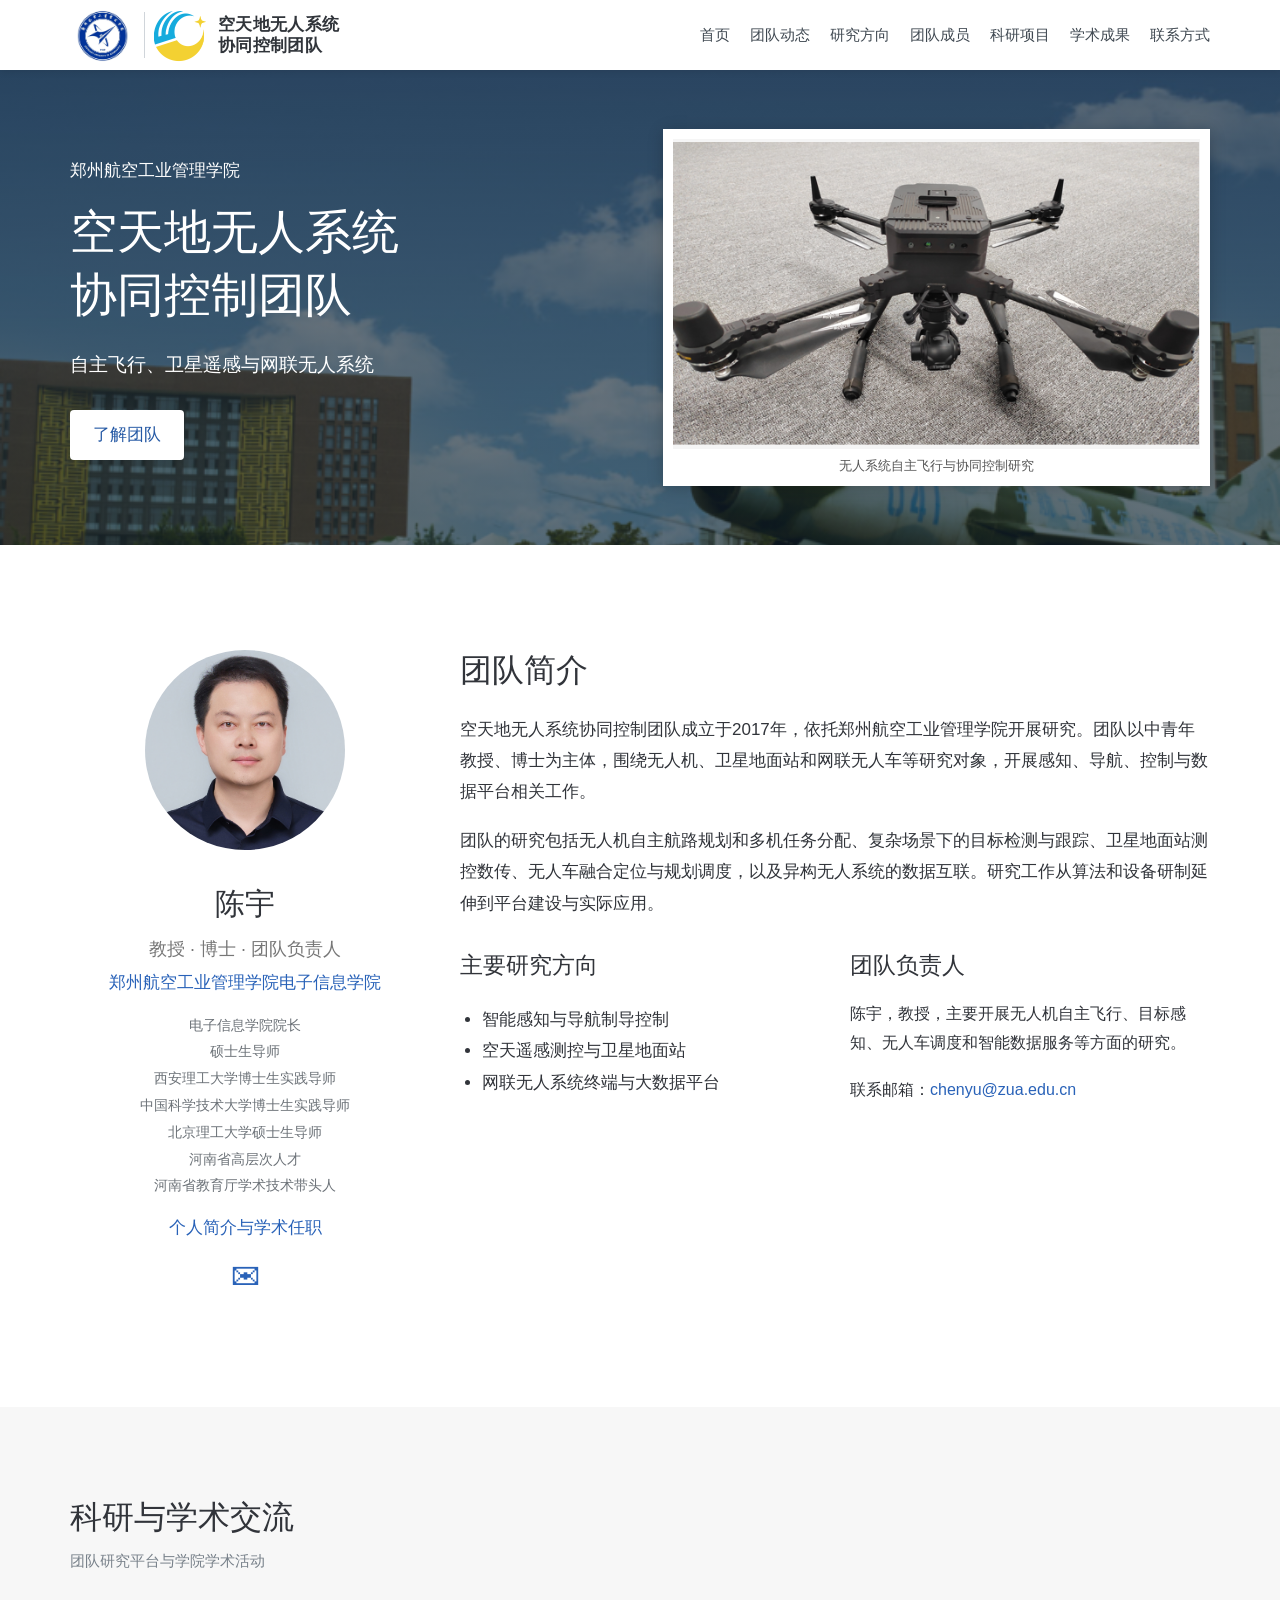
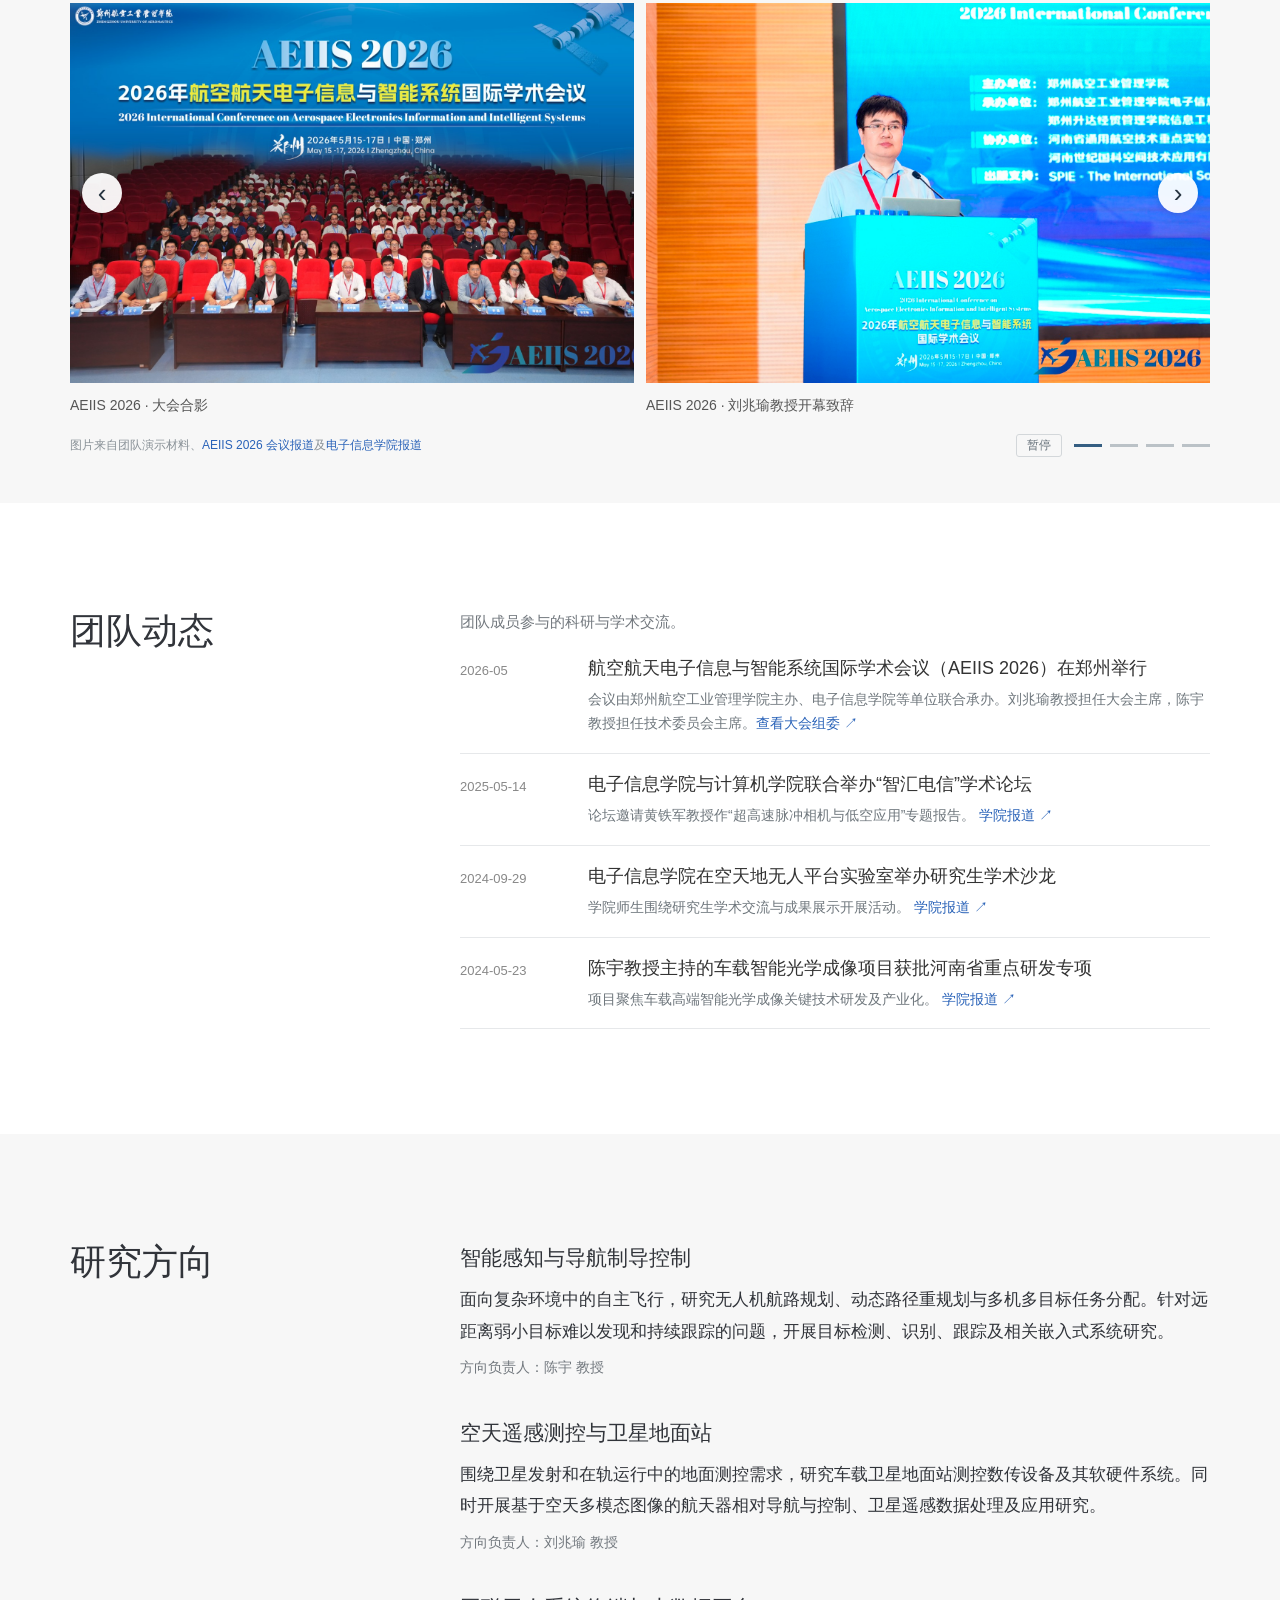
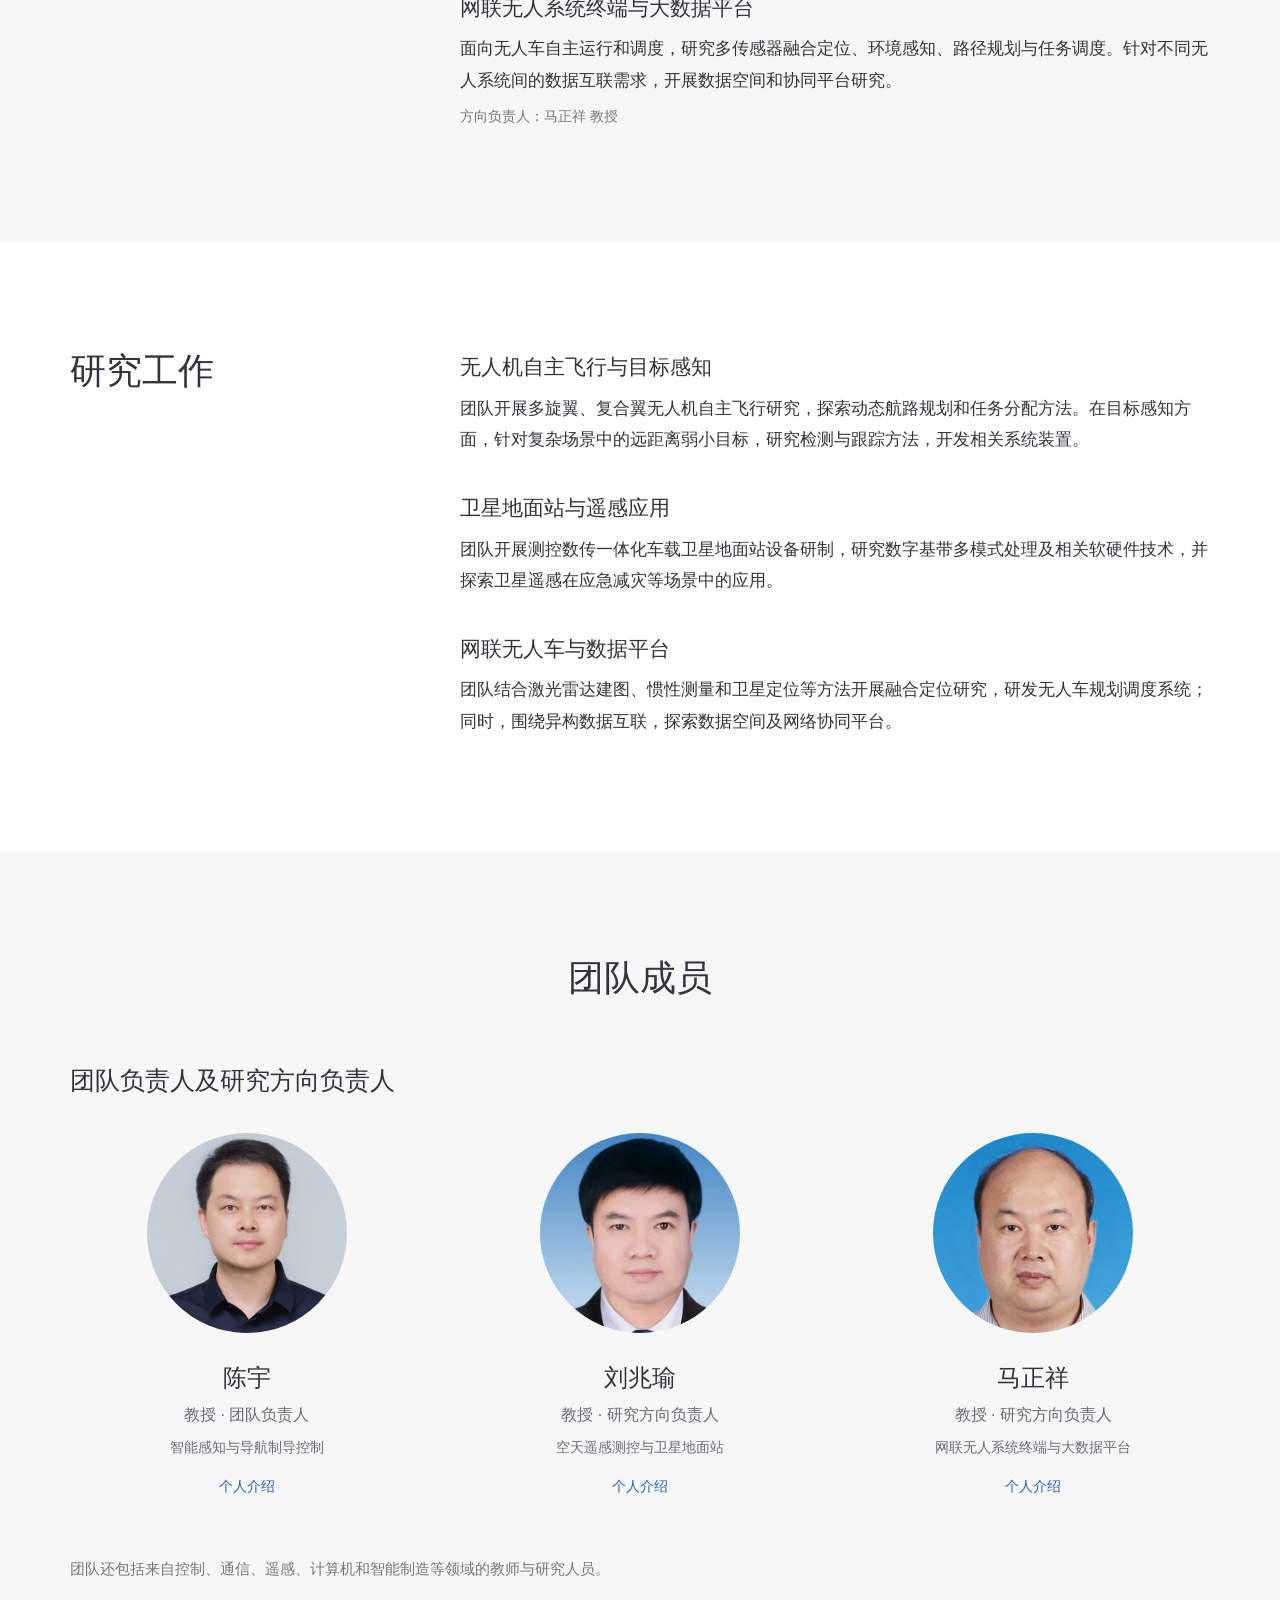
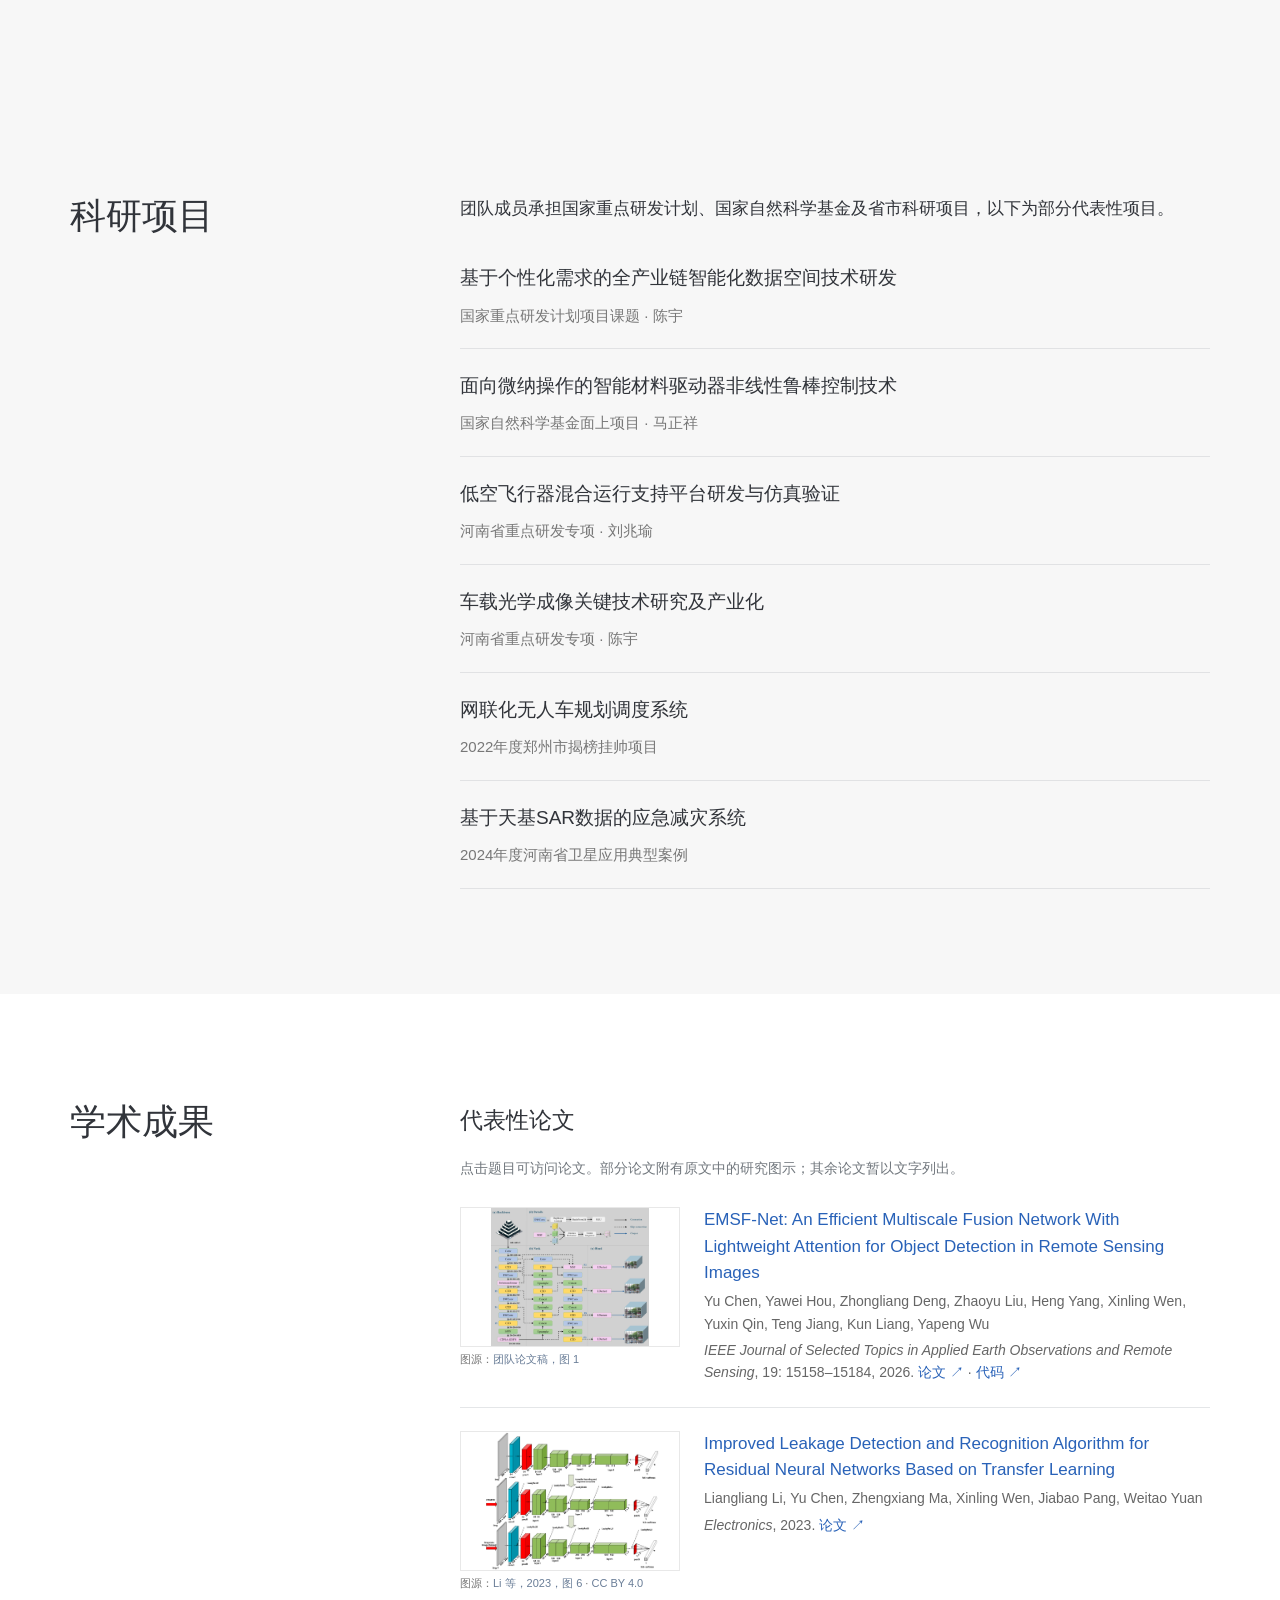
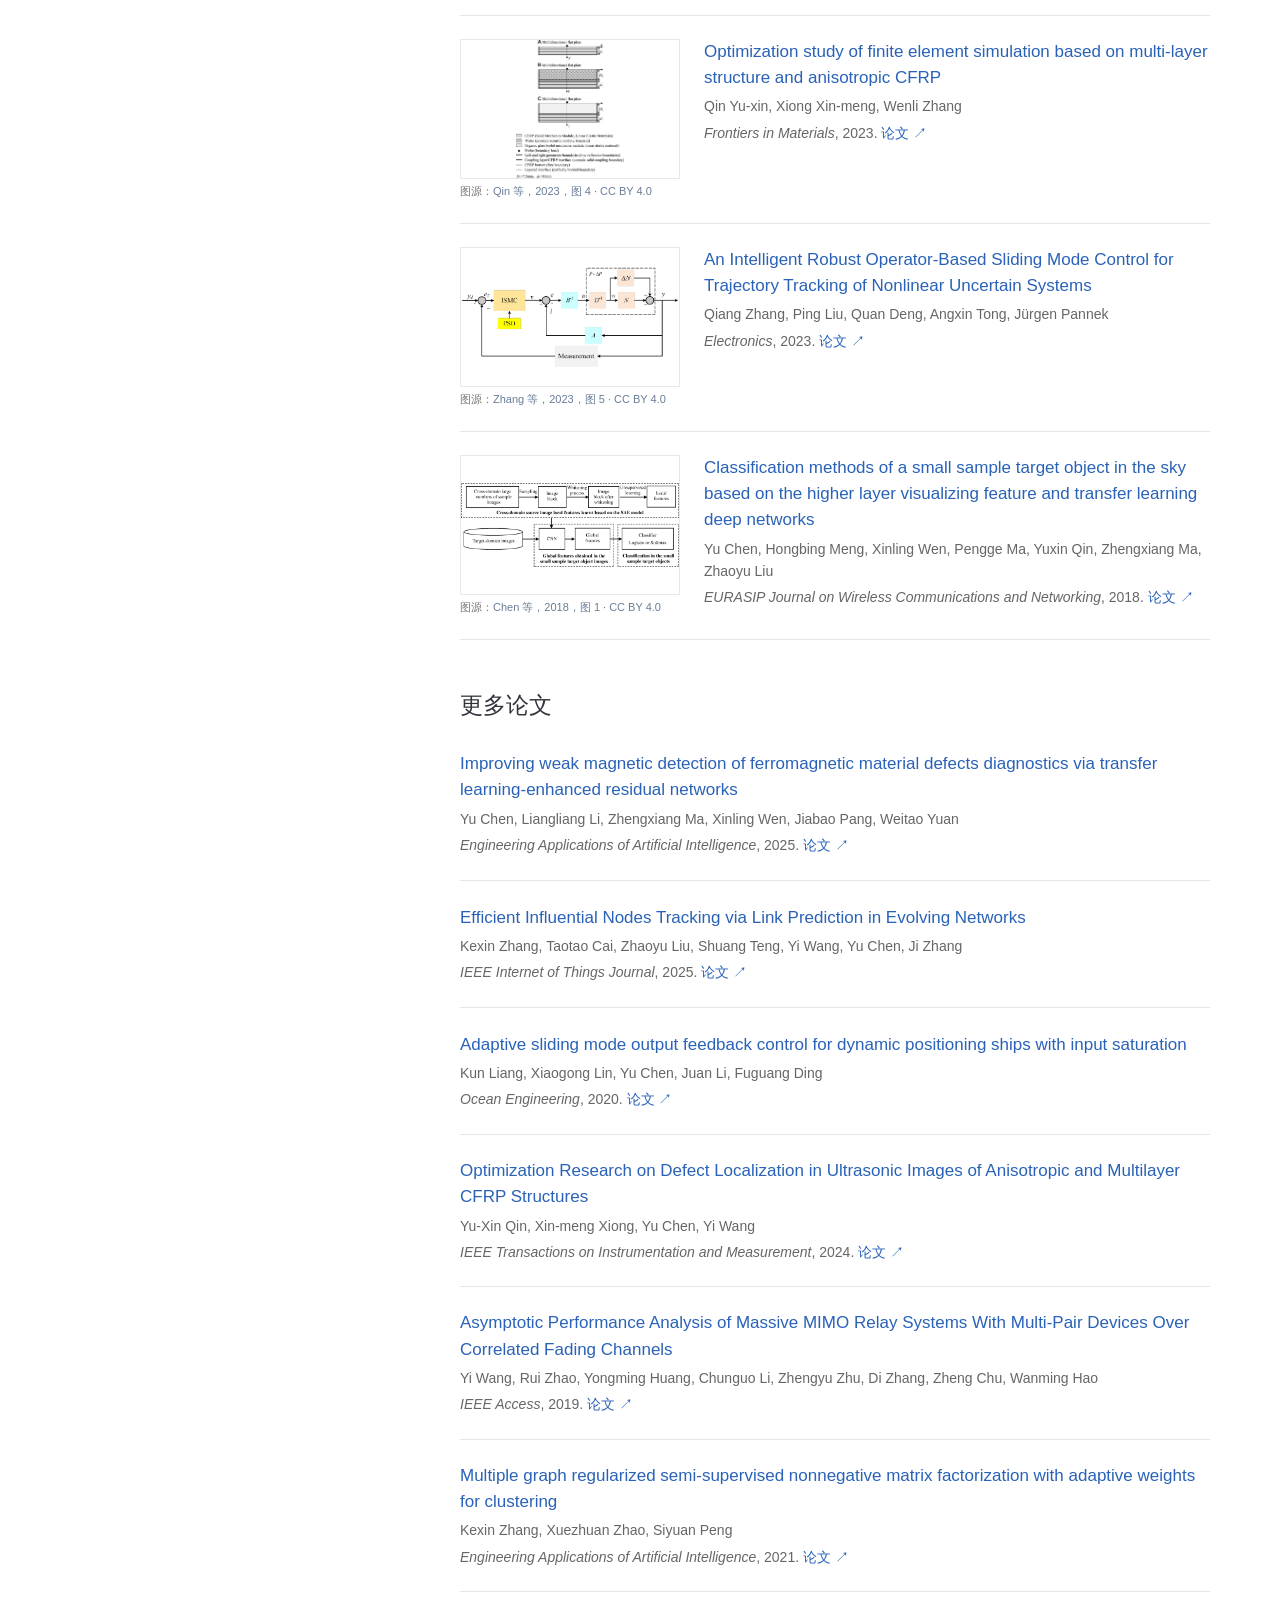
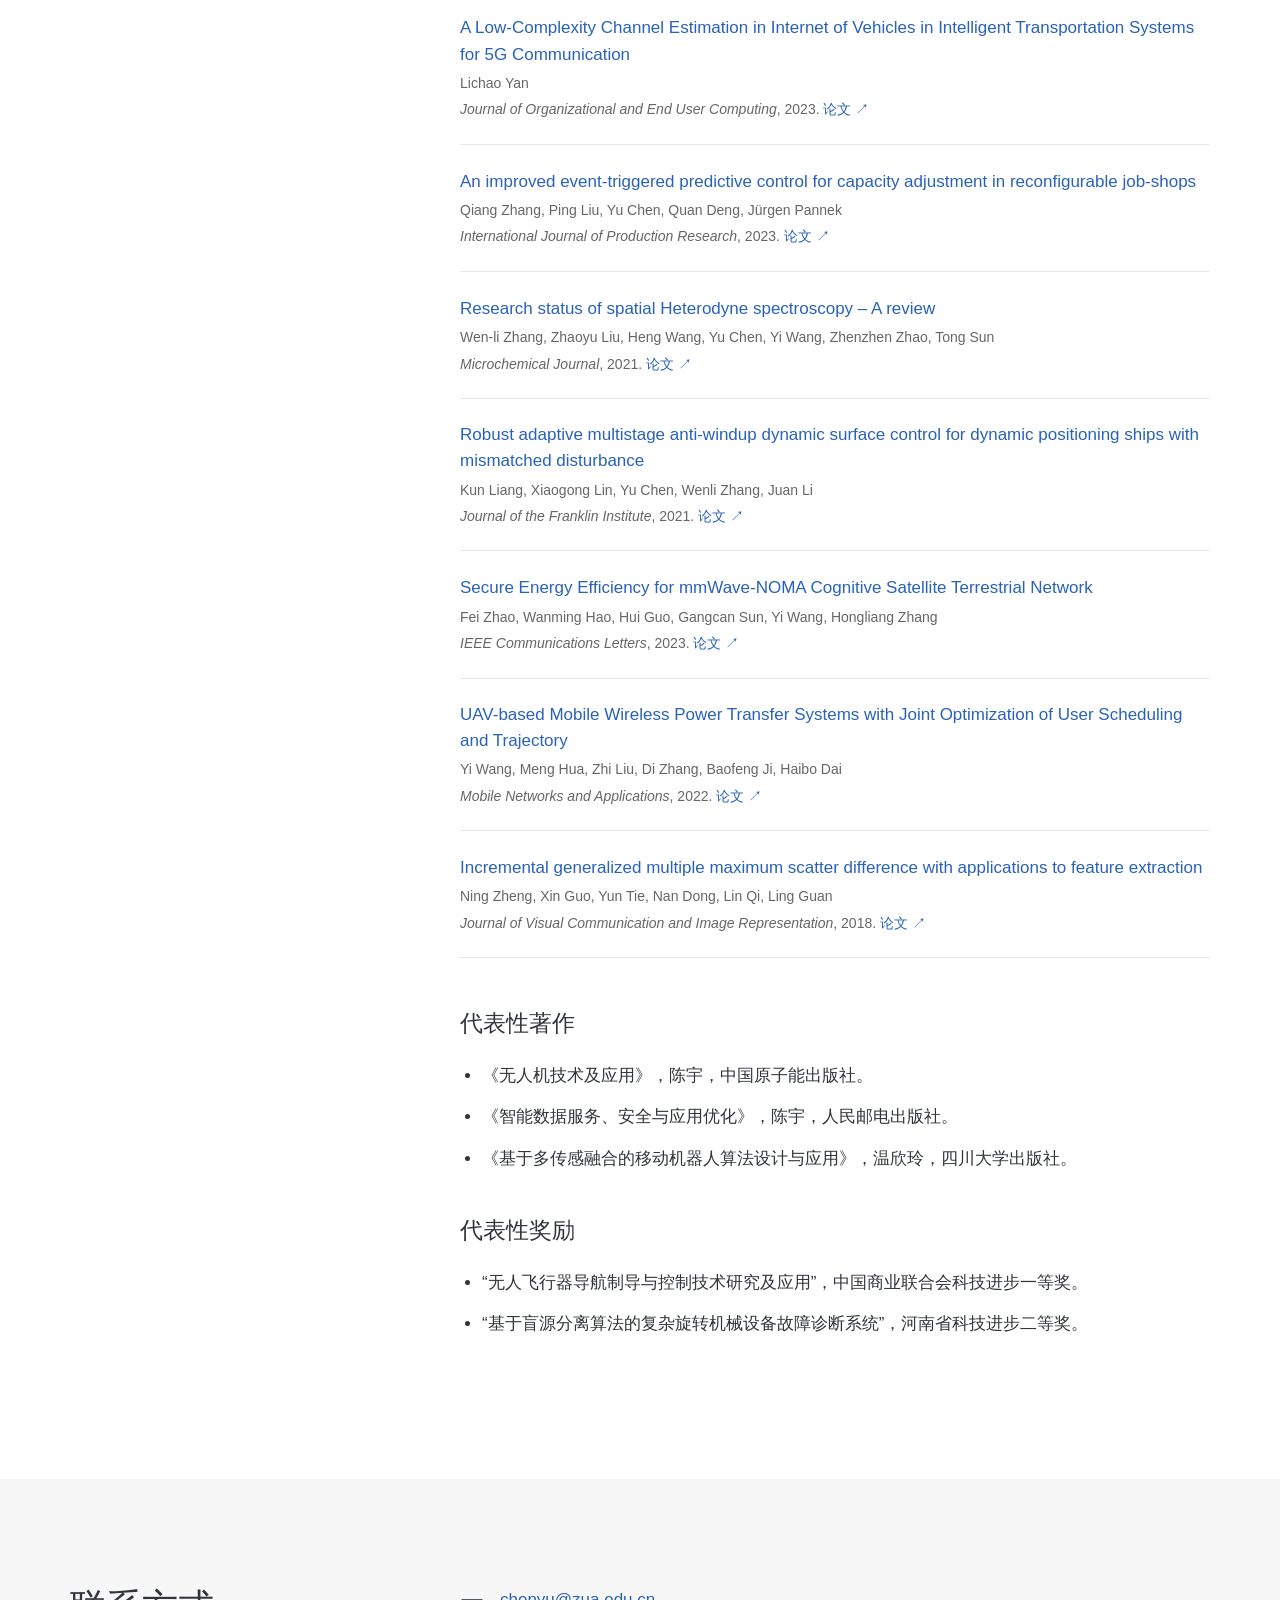
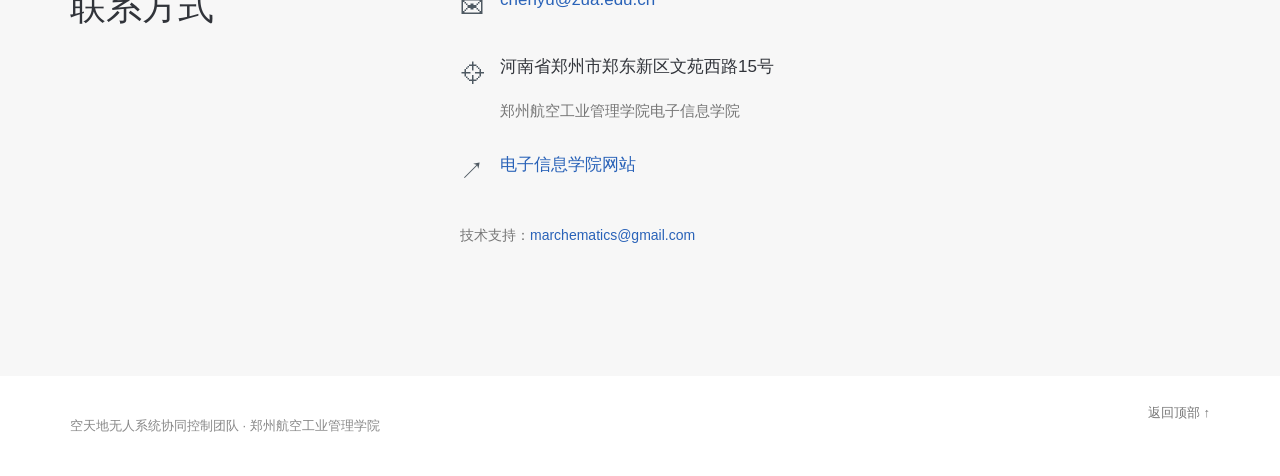
==== index.html @ 61ca44f3 "Support swipe gestures and preload gallery images" ====
<!doctype html>
<html lang="zh-CN"><head><meta charset="utf-8"><meta name="viewport" content="width=device-width,initial-scale=1"><meta name="description" content="郑州航空工业管理学院空天地无人系统协同控制团队，开展智能感知、导航控制、卫星遥感和网联无人系统研究。"><title>空天地无人系统协同控制团队</title><link rel="stylesheet" href="style.60b97dfdcb51.css"></head>
<body id="top"><header class="site-header"><nav class="nav-wrap" aria-label="主导航"><a class="brand" href="#top" aria-label="郑州航空工业管理学院电子信息学院，空天地无人系统协同控制团队首页"><img class="university-emblem" src="assets/university-emblem.jpg" alt=""><span class="brand-divider" aria-hidden="true"></span><span class="college-emblem" aria-hidden="true"><img src="assets/college-identity.png" alt=""></span><span class="brand-title">空天地无人系统<br>协同控制团队</span></a><button class="menu-toggle" aria-controls="nav-links" aria-expanded="false" aria-label="展开导航">☰</button><div id="nav-links" class="nav-links"><a href="#about">首页</a><a href="#news">团队动态</a><a href="#research">研究方向</a><a href="#people">团队成员</a><a href="#projects">科研项目</a><a href="#publications">学术成果</a><a href="#contact">联系方式</a></div></nav></header>
<main><section class="hero"><div class="hero-inner"><div class="hero-copy"><p class="hero-institution">郑州航空工业管理学院</p><h1>空天地无人系统<br>协同控制团队</h1><p>自主飞行、卫星遥感与网联无人系统</p><a class="hero-button" href="#about">了解团队</a></div><div class="hero-figure"><img src="assets/uav.png" alt="团队演示材料中的无人机平台"><p>无人系统自主飞行与协同控制研究</p></div></div></section>
<section id="about" class="section about"><div class="container profile-layout"><div class="profile"><img src="assets/chen-yu.png" alt="陈宇教授"><h2>陈宇</h2><p>教授 · 博士 · 团队负责人</p><a href="https://dzxxxy.zua.edu.cn/" target="_blank" rel="noopener">郑州航空工业管理学院电子信息学院</a><ul class="profile-titles"><li>电子信息学院院长</li><li>硕士生导师</li><li>西安理工大学博士生实践导师</li><li>中国科学技术大学博士生实践导师</li><li>北京理工大学硕士生导师</li><li>河南省高层次人才</li><li>河南省教育厅学术技术带头人</li></ul><a class="profile-details" href="people/chen-yu.html">个人简介与学术任职</a><a class="profile-mail" href="mailto:chenyu@zua.edu.cn" aria-label="发送邮件至陈宇">✉</a></div><div class="profile-text"><h2>团队简介</h2><p>空天地无人系统协同控制团队成立于2017年，依托郑州航空工业管理学院开展研究。团队以中青年教授、博士为主体，围绕无人机、卫星地面站和网联无人车等研究对象，开展感知、导航、控制与数据平台相关工作。</p><p>团队的研究包括无人机自主航路规划和多机任务分配、复杂场景下的目标检测与跟踪、卫星地面站测控数传、无人车融合定位与规划调度，以及异构无人系统的数据互联。研究工作从算法和设备研制延伸到平台建设与实际应用。</p><div class="about-columns"><div><h3>主要研究方向</h3><ul><li>智能感知与导航制导控制</li><li>空天遥感测控与卫星地面站</li><li>网联无人系统终端与大数据平台</li></ul></div><div><h3>团队负责人</h3><p>陈宇，教授，主要开展无人机自主飞行、目标感知、无人车调度和智能数据服务等方面的研究。</p><p>联系邮箱：<a href="mailto:chenyu@zua.edu.cn">chenyu@zua.edu.cn</a></p></div></div></div></div></section>
<section class="gallery-section" aria-labelledby="gallery-heading"><div class="container"><div class="gallery-heading"><h2 id="gallery-heading">科研与学术交流</h2><p>团队研究平台与学院学术活动</p></div><div class="gallery" role="region" aria-roledescription="轮播图" aria-label="科研与学术交流照片" data-carousel><div class="gallery-slide" role="group" aria-roledescription="幻灯片" aria-label="第 1 张，共 4 张"><figure><img src="assets/aeiis-2026-group.jpg" alt="AEIIS 2026 国际学术会议合影" loading="lazy"><figcaption>AEIIS 2026 · 大会合影</figcaption></figure><figure><img src="assets/aeiis-2026-opening.jpg" alt="AEIIS 2026 大会主席刘兆瑜教授在开幕式致辞" loading="lazy"><figcaption>AEIIS 2026 · 刘兆瑜教授开幕致辞</figcaption></figure></div><div class="gallery-slide" role="group" aria-roledescription="幻灯片" aria-label="第 2 张，共 4 张" hidden><figure><img src="assets/forum-report-01.png" alt="智汇电信学术论坛专题报告现场" loading="lazy"><figcaption>“智汇电信”学术论坛 · 专题报告</figcaption></figure><figure><img src="assets/forum-report-02.png" alt="智汇电信学术论坛交流现场" loading="lazy"><figcaption>“智汇电信”学术论坛 · 师生交流</figcaption></figure></div><div class="gallery-slide" role="group" aria-roledescription="幻灯片" aria-label="第 3 张，共 4 张" hidden><figure><img src="assets/satellite-display.png" alt="团队演示材料中的卫星地面站天线" loading="lazy"><figcaption>卫星地面站天线</figcaption></figure><figure><img src="assets/vehicle.png" alt="团队演示材料中的网联无人车平台" loading="lazy"><figcaption>网联无人车终端</figcaption></figure></div><div class="gallery-slide" role="group" aria-roledescription="幻灯片" aria-label="第 4 张，共 4 张" hidden><figure><img src="assets/drone-folded.jpg" alt="团队演示材料中折叠状态的无人机设备" loading="lazy"><figcaption>无人机平台 · 折叠状态</figcaption></figure><figure><img src="assets/uav.png" alt="团队演示材料中展开状态的多旋翼无人机" loading="lazy"><figcaption>无人机平台 · 展开状态</figcaption></figure></div><button class="gallery-arrow previous" type="button" aria-label="上一组图片">‹</button><button class="gallery-arrow next" type="button" aria-label="下一组图片">›</button><div class="gallery-footer"><p>图片来自团队演示材料、<a href="https://aeiis.com/AEIIS_2026" target="_blank" rel="noopener">AEIIS 2026 会议报道</a>及<a href="https://dzxxxy.zua.edu.cn/info/1077/4293.htm" target="_blank" rel="noopener">电子信息学院报道</a></p><div class="gallery-controls"><button type="button" class="gallery-toggle" aria-label="暂停自动播放">暂停</button><div class="gallery-dots" aria-label="选择图片"><button type="button" aria-label="显示第 1 组" aria-current="true"></button><button type="button" aria-label="显示第 2 组"></button><button type="button" aria-label="显示第 3 组"></button><button type="button" aria-label="显示第 4 组"></button></div></div></div></div></div></section>
<section id="news" class="section news-section"><div class="container section-layout"><div class="section-heading"><h2>团队动态</h2></div><div class="section-content"><p class="news-intro">团队成员参与的科研与学术交流。</p><div class="news-list"><article><time datetime="2026-05-15">2026-05</time><div><h3><a href="https://aeiis.com/AEIIS_2026" target="_blank" rel="noopener">航空航天电子信息与智能系统国际学术会议（AEIIS 2026）在郑州举行</a></h3><p>会议由郑州航空工业管理学院主办、电子信息学院等单位联合承办。刘兆瑜教授担任大会主席，陈宇教授担任技术委员会主席。<a href="https://www.keoaeic.org/meeting/RJUJMU.html" target="_blank" rel="noopener">查看大会组委 ↗</a></p></div></article><article><time datetime="2025-05-14">2025-05-14</time><div><h3><a href="https://dzxxxy.zua.edu.cn/info/1077/4293.htm" target="_blank" rel="noopener">电子信息学院与计算机学院联合举办“智汇电信”学术论坛</a></h3><p>论坛邀请黄铁军教授作“超高速脉冲相机与低空应用”专题报告。 <a href="https://dzxxxy.zua.edu.cn/info/1077/4293.htm" target="_blank" rel="noopener">学院报道 ↗</a></p></div></article><article><time datetime="2024-09-29">2024-09-29</time><div><h3><a href="https://dzxxxy.zua.edu.cn/info/1077/4023.htm" target="_blank" rel="noopener">电子信息学院在空天地无人平台实验室举办研究生学术沙龙</a></h3><p>学院师生围绕研究生学术交流与成果展示开展活动。 <a href="https://dzxxxy.zua.edu.cn/info/1077/4023.htm" target="_blank" rel="noopener">学院报道 ↗</a></p></div></article><article><time datetime="2024-05-23">2024-05-23</time><div><h3><a href="https://dzxxxy.zua.edu.cn/info/1077/3912.htm" target="_blank" rel="noopener">陈宇教授主持的车载智能光学成像项目获批河南省重点研发专项</a></h3><p>项目聚焦车载高端智能光学成像关键技术研发及产业化。 <a href="https://dzxxxy.zua.edu.cn/info/1077/3912.htm" target="_blank" rel="noopener">学院报道 ↗</a></p></div></article></div></div></div></section>
<section id="research" class="section alt"><div class="container section-layout"><div class="section-heading"><h2>研究方向</h2></div><div class="section-content research-list"><article><h3>智能感知与导航制导控制</h3><p>面向复杂环境中的自主飞行，研究无人机航路规划、动态路径重规划与多机多目标任务分配。针对远距离弱小目标难以发现和持续跟踪的问题，开展目标检测、识别、跟踪及相关嵌入式系统研究。</p><p class="subtle">方向负责人：陈宇 教授</p></article><article><h3>空天遥感测控与卫星地面站</h3><p>围绕卫星发射和在轨运行中的地面测控需求，研究车载卫星地面站测控数传设备及其软硬件系统。同时开展基于空天多模态图像的航天器相对导航与控制、卫星遥感数据处理及应用研究。</p><p class="subtle">方向负责人：刘兆瑜 教授</p></article><article><h3>网联无人系统终端与大数据平台</h3><p>面向无人车自主运行和调度，研究多传感器融合定位、环境感知、路径规划与任务调度。针对不同无人系统间的数据互联需求，开展数据空间和协同平台研究。</p><p class="subtle">方向负责人：马正祥 教授</p></article></div></div></section>
<section class="section" id="work"><div class="container section-layout"><div class="section-heading"><h2>研究工作</h2></div><div class="section-content research-list"><article><h3>无人机自主飞行与目标感知</h3><p>团队开展多旋翼、复合翼无人机自主飞行研究，探索动态航路规划和任务分配方法。在目标感知方面，针对复杂场景中的远距离弱小目标，研究检测与跟踪方法，开发相关系统装置。</p></article><article><h3>卫星地面站与遥感应用</h3><p>团队开展测控数传一体化车载卫星地面站设备研制，研究数字基带多模式处理及相关软硬件技术，并探索卫星遥感在应急减灾等场景中的应用。</p></article><article><h3>网联无人车与数据平台</h3><p>团队结合激光雷达建图、惯性测量和卫星定位等方法开展融合定位研究，研发无人车规划调度系统；同时，围绕异构数据互联，探索数据空间及网络协同平台。</p></article></div></div></section><section id="people" class="section alt"><div class="container"><h2 class="center-title">团队成员</h2><h3 class="group-title">团队负责人及研究方向负责人</h3><div class="people-grid"><article class="person"><a href="people/chen-yu.html" aria-label="查看陈宇教授个人介绍"><img src="assets/chen-yu.png" alt="陈宇教授" loading="lazy"></a><h3><a href="people/chen-yu.html">陈宇</a></h3><p>教授 · 团队负责人</p><p class="subtle">智能感知与导航制导控制</p><p><a class="person-detail-link" href="people/chen-yu.html">个人介绍</a></p></article><article class="person"><a href="people/liu-zhaoyu.html" aria-label="查看刘兆瑜教授个人介绍"><img src="assets/liu-zhaoyu.png" alt="刘兆瑜教授" loading="lazy"></a><h3><a href="people/liu-zhaoyu.html">刘兆瑜</a></h3><p>教授 · 研究方向负责人</p><p class="subtle">空天遥感测控与卫星地面站</p><p><a class="person-detail-link" href="people/liu-zhaoyu.html">个人介绍</a></p></article><article class="person"><a href="people/ma-zhengxiang.html" aria-label="查看马正祥教授个人介绍"><img src="assets/ma-zhengxiang.jpg" alt="马正祥教授" loading="lazy"></a><h3><a href="people/ma-zhengxiang.html">马正祥</a></h3><p>教授 · 研究方向负责人</p><p class="subtle">网联无人系统终端与大数据平台</p><p><a class="person-detail-link" href="people/ma-zhengxiang.html">个人介绍</a></p></article></div><p class="people-note">团队还包括来自控制、通信、遥感、计算机和智能制造等领域的教师与研究人员。</p></div></section>
<section id="projects" class="section alt"><div class="container section-layout"><div class="section-heading"><h2>科研项目</h2></div><div class="section-content"><p>团队成员承担国家重点研发计划、国家自然科学基金及省市科研项目，以下为部分代表性项目。</p><div class="item-list"><article><h3>基于个性化需求的全产业链智能化数据空间技术研发</h3><p>国家重点研发计划项目课题 · 陈宇</p></article><article><h3>面向微纳操作的智能材料驱动器非线性鲁棒控制技术</h3><p>国家自然科学基金面上项目 · 马正祥</p></article><article><h3>低空飞行器混合运行支持平台研发与仿真验证</h3><p>河南省重点研发专项 · 刘兆瑜</p></article><article><h3>车载光学成像关键技术研究及产业化</h3><p>河南省重点研发专项 · 陈宇</p></article><article><h3>网联化无人车规划调度系统</h3><p>2022年度郑州市揭榜挂帅项目</p></article><article><h3>基于天基SAR数据的应急减灾系统</h3><p>2024年度河南省卫星应用典型案例</p></article></div></div></div></section>
<section id="publications" class="section"><div class="container section-layout"><div class="section-heading"><h2>学术成果</h2></div><div class="section-content"><h3 class="content-heading">代表性论文</h3><p class="subtle publication-note">点击题目可访问论文。部分论文附有原文中的研究图示；其余论文暂以文字列出。</p><ol class="publications illustrated-papers"><li class="paper-with-figure"><figure class="paper-figure"><a href="https://doi.org/10.1109/JSTARS.2026.3687004" target="_blank" rel="noopener" aria-label="阅读论文：EMSF-Net: An Efficient Multiscale Fusion Network With Lightweight Attention for Object Detection in Remote Sensing Images"><img src="assets/papers/emsf-net.png" alt="EMSF-Net 的完整网络架构，展示骨干网络、特征融合和检测头" loading="lazy"></a><figcaption>图源：<a href="https://doi.org/10.1109/JSTARS.2026.3687004" target="_blank" rel="noopener">团队论文稿，图 1</a></figcaption></figure><div class="paper-info"><a class="paper-title" href="https://doi.org/10.1109/JSTARS.2026.3687004" target="_blank" rel="noopener">EMSF-Net: An Efficient Multiscale Fusion Network With Lightweight Attention for Object Detection in Remote Sensing Images</a><span class="paper-authors">Yu Chen, Yawei Hou, Zhongliang Deng, Zhaoyu Liu, Heng Yang, Xinling Wen, Yuxin Qin, Teng Jiang, Kun Liang, Yapeng Wu</span><span class="paper-venue"><em>IEEE Journal of Selected Topics in Applied Earth Observations and Remote Sensing</em>, 19: 15158–15184, 2026. <a href="https://doi.org/10.1109/JSTARS.2026.3687004" target="_blank" rel="noopener">论文 ↗</a> · <a href="https://github.com/Yawei-Hou/EMSF-Net" target="_blank" rel="noopener">代码 ↗</a></span></div></li><li class="paper-with-figure"><figure class="paper-figure"><a href="https://doi.org/10.3390/electronics12204378" target="_blank" rel="noopener" aria-label="阅读论文：Improved Leakage Detection and Recognition Algorithm for Residual Neural Networks Based on Transfer Learning"><img src="assets/papers/leakage-resnet.png" alt="论文第6图：基于迁移学习的改进残差网络结构" loading="lazy"></a><figcaption>图源：<a href="https://doi.org/10.3390/electronics12204378" target="_blank" rel="noopener">Li 等，2023，图 6</a> · <a href="https://creativecommons.org/licenses/by/4.0/" target="_blank" rel="noopener">CC BY 4.0</a></figcaption></figure><div class="paper-info"><a class="paper-title" href="https://doi.org/10.3390/electronics12204378" target="_blank" rel="noopener">Improved Leakage Detection and Recognition Algorithm for Residual Neural Networks Based on Transfer Learning</a><span class="paper-authors">Liangliang Li, Yu Chen, Zhengxiang Ma, Xinling Wen, Jiabao Pang, Weitao Yuan</span><span class="paper-venue"><em>Electronics</em>, 2023. <a href="https://doi.org/10.3390/electronics12204378" target="_blank" rel="noopener">论文 ↗</a></span></div></li><li class="paper-with-figure"><figure class="paper-figure"><a href="https://doi.org/10.3389/fmats.2023.1288846" target="_blank" rel="noopener" aria-label="阅读论文：Optimization study of finite element simulation based on multi-layer structure and anisotropic CFRP"><img src="assets/papers/cfrp-model.webp" alt="论文第4图：不同耦合条件下复合材料试件有限元模型" loading="lazy"></a><figcaption>图源：<a href="https://doi.org/10.3389/fmats.2023.1288846" target="_blank" rel="noopener">Qin 等，2023，图 4</a> · <a href="https://creativecommons.org/licenses/by/4.0/" target="_blank" rel="noopener">CC BY 4.0</a></figcaption></figure><div class="paper-info"><a class="paper-title" href="https://doi.org/10.3389/fmats.2023.1288846" target="_blank" rel="noopener">Optimization study of finite element simulation based on multi-layer structure and anisotropic CFRP</a><span class="paper-authors">Qin Yu-xin, Xiong Xin-meng, Wenli Zhang</span><span class="paper-venue"><em>Frontiers in Materials</em>, 2023. <a href="https://doi.org/10.3389/fmats.2023.1288846" target="_blank" rel="noopener">论文 ↗</a></span></div></li><li class="paper-with-figure"><figure class="paper-figure"><a href="https://doi.org/10.3390/electronics12163379" target="_blank" rel="noopener" aria-label="阅读论文：An Intelligent Robust Operator-Based Sliding Mode Control for Trajectory Tracking of Nonlinear Uncertain Systems"><img src="assets/papers/robust-control.png" alt="论文第5图：结合粒子群优化的鲁棒轨迹跟踪控制框图" loading="lazy"></a><figcaption>图源：<a href="https://doi.org/10.3390/electronics12163379" target="_blank" rel="noopener">Zhang 等，2023，图 5</a> · <a href="https://creativecommons.org/licenses/by/4.0/" target="_blank" rel="noopener">CC BY 4.0</a></figcaption></figure><div class="paper-info"><a class="paper-title" href="https://doi.org/10.3390/electronics12163379" target="_blank" rel="noopener">An Intelligent Robust Operator-Based Sliding Mode Control for Trajectory Tracking of Nonlinear Uncertain Systems</a><span class="paper-authors">Qiang Zhang, Ping Liu, Quan Deng, Angxin Tong, Jürgen Pannek</span><span class="paper-venue"><em>Electronics</em>, 2023. <a href="https://doi.org/10.3390/electronics12163379" target="_blank" rel="noopener">论文 ↗</a></span></div></li><li class="paper-with-figure"><figure class="paper-figure"><a href="https://doi.org/10.1186/s13638-018-1133-2" target="_blank" rel="noopener" aria-label="阅读论文：Classification methods of a small sample target object in the sky based on the higher layer visualizing feature and transfer learning deep networks"><img src="assets/papers/sky-classification.png" alt="论文第1图：小样本空中目标分类算法框架" loading="lazy"></a><figcaption>图源：<a href="https://doi.org/10.1186/s13638-018-1133-2" target="_blank" rel="noopener">Chen 等，2018，图 1</a> · <a href="https://creativecommons.org/licenses/by/4.0/" target="_blank" rel="noopener">CC BY 4.0</a></figcaption></figure><div class="paper-info"><a class="paper-title" href="https://doi.org/10.1186/s13638-018-1133-2" target="_blank" rel="noopener">Classification methods of a small sample target object in the sky based on the higher layer visualizing feature and transfer learning deep networks</a><span class="paper-authors">Yu Chen, Hongbing Meng, Xinling Wen, Pengge Ma, Yuxin Qin, Zhengxiang Ma, Zhaoyu Liu</span><span class="paper-venue"><em>EURASIP Journal on Wireless Communications and Networking</em>, 2018. <a href="https://doi.org/10.1186/s13638-018-1133-2" target="_blank" rel="noopener">论文 ↗</a></span></div></li></ol><h3 class="content-heading more-papers-heading">更多论文</h3><ol class="publications more-papers"><li><div class="paper-info"><a class="paper-title" href="https://doi.org/10.1016/j.engappai.2025.110647" target="_blank" rel="noopener">Improving weak magnetic detection of ferromagnetic material defects diagnostics via transfer learning-enhanced residual networks</a><span class="paper-authors">Yu Chen, Liangliang Li, Zhengxiang Ma, Xinling Wen, Jiabao Pang, Weitao Yuan</span><span class="paper-venue"><em>Engineering Applications of Artificial Intelligence</em>, 2025. <a href="https://doi.org/10.1016/j.engappai.2025.110647" target="_blank" rel="noopener">论文 ↗</a></span></div></li><li><div class="paper-info"><a class="paper-title" href="https://doi.org/10.1109/JIOT.2025.3542852" target="_blank" rel="noopener">Efficient Influential Nodes Tracking via Link Prediction in Evolving Networks</a><span class="paper-authors">Kexin Zhang, Taotao Cai, Zhaoyu Liu, Shuang Teng, Yi Wang, Yu Chen, Ji Zhang</span><span class="paper-venue"><em>IEEE Internet of Things Journal</em>, 2025. <a href="https://doi.org/10.1109/JIOT.2025.3542852" target="_blank" rel="noopener">论文 ↗</a></span></div></li><li><div class="paper-info"><a class="paper-title" href="https://doi.org/10.1016/j.oceaneng.2020.107245" target="_blank" rel="noopener">Adaptive sliding mode output feedback control for dynamic positioning ships with input saturation</a><span class="paper-authors">Kun Liang, Xiaogong Lin, Yu Chen, Juan Li, Fuguang Ding</span><span class="paper-venue"><em>Ocean Engineering</em>, 2020. <a href="https://doi.org/10.1016/j.oceaneng.2020.107245" target="_blank" rel="noopener">论文 ↗</a></span></div></li><li><div class="paper-info"><a class="paper-title" href="https://doi.org/10.1109/TIM.2024.3373102" target="_blank" rel="noopener">Optimization Research on Defect Localization in Ultrasonic Images of Anisotropic and Multilayer CFRP Structures</a><span class="paper-authors">Yu-Xin Qin, Xin-meng Xiong, Yu Chen, Yi Wang</span><span class="paper-venue"><em>IEEE Transactions on Instrumentation and Measurement</em>, 2024. <a href="https://doi.org/10.1109/TIM.2024.3373102" target="_blank" rel="noopener">论文 ↗</a></span></div></li><li><div class="paper-info"><a class="paper-title" href="https://doi.org/10.1109/ACCESS.2019.2901828" target="_blank" rel="noopener">Asymptotic Performance Analysis of Massive MIMO Relay Systems With Multi-Pair Devices Over Correlated Fading Channels</a><span class="paper-authors">Yi Wang, Rui Zhao, Yongming Huang, Chunguo Li, Zhengyu Zhu, Di Zhang, Zheng Chu, Wanming Hao</span><span class="paper-venue"><em>IEEE Access</em>, 2019. <a href="https://doi.org/10.1109/ACCESS.2019.2901828" target="_blank" rel="noopener">论文 ↗</a></span></div></li><li><div class="paper-info"><a class="paper-title" href="https://doi.org/10.1016/j.engappai.2021.104499" target="_blank" rel="noopener">Multiple graph regularized semi-supervised nonnegative matrix factorization with adaptive weights for clustering</a><span class="paper-authors">Kexin Zhang, Xuezhuan Zhao, Siyuan Peng</span><span class="paper-venue"><em>Engineering Applications of Artificial Intelligence</em>, 2021. <a href="https://doi.org/10.1016/j.engappai.2021.104499" target="_blank" rel="noopener">论文 ↗</a></span></div></li><li><div class="paper-info"><a class="paper-title" href="https://doi.org/10.4018/JOEUC.326759" target="_blank" rel="noopener">A Low-Complexity Channel Estimation in Internet of Vehicles in Intelligent Transportation Systems for 5G Communication</a><span class="paper-authors">Lichao Yan</span><span class="paper-venue"><em>Journal of Organizational and End User Computing</em>, 2023. <a href="https://doi.org/10.4018/JOEUC.326759" target="_blank" rel="noopener">论文 ↗</a></span></div></li><li><div class="paper-info"><a class="paper-title" href="https://doi.org/10.1080/00207543.2022.2120922" target="_blank" rel="noopener">An improved event-triggered predictive control for capacity adjustment in reconfigurable job-shops</a><span class="paper-authors">Qiang Zhang, Ping Liu, Yu Chen, Quan Deng, Jürgen Pannek</span><span class="paper-venue"><em>International Journal of Production Research</em>, 2023. <a href="https://doi.org/10.1080/00207543.2022.2120922" target="_blank" rel="noopener">论文 ↗</a></span></div></li><li><div class="paper-info"><a class="paper-title" href="https://doi.org/10.1016/j.microc.2021.106228" target="_blank" rel="noopener">Research status of spatial Heterodyne spectroscopy – A review</a><span class="paper-authors">Wen-li Zhang, Zhaoyu Liu, Heng Wang, Yu Chen, Yi Wang, Zhenzhen Zhao, Tong Sun</span><span class="paper-venue"><em>Microchemical Journal</em>, 2021. <a href="https://doi.org/10.1016/j.microc.2021.106228" target="_blank" rel="noopener">论文 ↗</a></span></div></li><li><div class="paper-info"><a class="paper-title" href="https://doi.org/10.1016/j.jfranklin.2021.01.003" target="_blank" rel="noopener">Robust adaptive multistage anti-windup dynamic surface control for dynamic positioning ships with mismatched disturbance</a><span class="paper-authors">Kun Liang, Xiaogong Lin, Yu Chen, Wenli Zhang, Juan Li</span><span class="paper-venue"><em>Journal of the Franklin Institute</em>, 2021. <a href="https://doi.org/10.1016/j.jfranklin.2021.01.003" target="_blank" rel="noopener">论文 ↗</a></span></div></li><li><div class="paper-info"><a class="paper-title" href="https://doi.org/10.1109/LCOMM.2022.3164468" target="_blank" rel="noopener">Secure Energy Efficiency for mmWave-NOMA Cognitive Satellite Terrestrial Network</a><span class="paper-authors">Fei Zhao, Wanming Hao, Hui Guo, Gangcan Sun, Yi Wang, Hongliang Zhang</span><span class="paper-venue"><em>IEEE Communications Letters</em>, 2023. <a href="https://doi.org/10.1109/LCOMM.2022.3164468" target="_blank" rel="noopener">论文 ↗</a></span></div></li><li><div class="paper-info"><a class="paper-title" href="https://doi.org/10.1007/s11036-019-01398-1" target="_blank" rel="noopener">UAV-based Mobile Wireless Power Transfer Systems with Joint Optimization of User Scheduling and Trajectory</a><span class="paper-authors">Yi Wang, Meng Hua, Zhi Liu, Di Zhang, Baofeng Ji, Haibo Dai</span><span class="paper-venue"><em>Mobile Networks and Applications</em>, 2022. <a href="https://doi.org/10.1007/s11036-019-01398-1" target="_blank" rel="noopener">论文 ↗</a></span></div></li><li><div class="paper-info"><a class="paper-title" href="https://doi.org/10.1016/j.jvcir.2018.04.012" target="_blank" rel="noopener">Incremental generalized multiple maximum scatter difference with applications to feature extraction</a><span class="paper-authors">Ning Zheng, Xin Guo, Yun Tie, Nan Dong, Lin Qi, Ling Guan</span><span class="paper-venue"><em>Journal of Visual Communication and Image Representation</em>, 2018. <a href="https://doi.org/10.1016/j.jvcir.2018.04.012" target="_blank" rel="noopener">论文 ↗</a></span></div></li></ol><h3 class="content-heading">代表性著作</h3><ul class="book-list"><li>《无人机技术及应用》，陈宇，中国原子能出版社。</li><li>《智能数据服务、安全与应用优化》，陈宇，人民邮电出版社。</li><li>《基于多传感融合的移动机器人算法设计与应用》，温欣玲，四川大学出版社。</li></ul><h3 class="content-heading">代表性奖励</h3><ul class="book-list"><li>“无人飞行器导航制导与控制技术研究及应用”，中国商业联合会科技进步一等奖。</li><li>“基于盲源分离算法的复杂旋转机械设备故障诊断系统”，河南省科技进步二等奖。</li></ul></div></div></section>
<section id="contact" class="section alt"><div class="container section-layout"><div class="section-heading"><h2>联系方式</h2></div><div class="section-content contact-list"><p><span aria-hidden="true">✉</span><a href="mailto:chenyu@zua.edu.cn">chenyu@zua.edu.cn</a></p><p><span aria-hidden="true">⌖</span>河南省郑州市郑东新区文苑西路15号<br><small>郑州航空工业管理学院电子信息学院</small></p><p><span aria-hidden="true">↗</span><a href="https://dzxxxy.zua.edu.cn/" target="_blank" rel="noopener">电子信息学院网站</a></p><p class="technical">技术支持：<a href="mailto:marchematics@gmail.com">marchematics@gmail.com</a></p></div></div></section></main><footer class="container footer"><p>空天地无人系统协同控制团队 · 郑州航空工业管理学院</p><a href="#top">返回顶部 ↑</a></footer><script src="script.7cb347e5e899.js"></script></body></html>
---- style.60b97dfdcb51.css ----
:root{--text:#31343a;--muted:#72787e;--link:#2962b8;--alt:#f7f7f7}*{box-sizing:border-box}html{scroll-behavior:smooth;scroll-padding-top:76px}body{margin:0;color:var(--text);font-family:-apple-system,BlinkMacSystemFont,"Segoe UI","Microsoft YaHei","PingFang SC",sans-serif;font-size:17px;line-height:1.85}a{color:var(--link);text-decoration:none}a:hover{text-decoration:underline}.container{width:min(1140px,calc(100% - 48px));margin:auto}.site-header{position:sticky;top:0;background:#fff;box-shadow:0 2px 7px #00000017;z-index:10}.nav-wrap{width:min(1140px,calc(100% - 48px));height:70px;margin:auto;display:flex;align-items:center;justify-content:space-between;gap:28px}.brand{font-size:22px;font-weight:700;color:#30343a;white-space:nowrap}.brand:hover{text-decoration:none}.nav-links{display:flex;align-items:center;gap:26px}.nav-links a{color:#3f4851;font-size:15px;white-space:nowrap}.menu-toggle{display:none}.hero{background:linear-gradient(rgba(20,35,48,.63),rgba(20,35,48,.63)),url('assets/campus.png') center 48%/cover;color:#fff}.hero-inner{width:min(1140px,calc(100% - 48px));margin:auto;min-height:475px;display:grid;grid-template-columns:1fr 1fr;align-items:center;gap:45px}.hero-institution{font-size:17px;margin:0 0 13px}.hero h1{font-size:clamp(35px,3.7vw,50px);line-height:1.35;font-weight:400;margin:0 0 20px}.hero-copy>p:not(.hero-institution){font-size:19px;margin:0 0 28px}.hero-button{display:inline-block;background:#fff;color:#2458a4;padding:9px 23px;border-radius:4px;font-size:17px}.hero-figure{background:white;padding:10px;box-shadow:0 2px 15px #0003}.hero-figure img{width:100%;height:310px;object-fit:contain;display:block;background:#f5f5f5}.hero-figure p{text-align:center;color:#555;font-size:13px;line-height:1.4;margin:8px 0 1px}.section{padding:105px 0}.alt{background:var(--alt)}.profile-layout{display:grid;grid-template-columns:350px 1fr;gap:40px}.profile{text-align:center}.profile img,.person img{width:200px;height:200px;object-fit:cover;object-position:center 20%;border-radius:50%}.profile h2{font-size:30px;font-weight:400;margin:16px 0 0}.profile p{color:#777;font-size:18px;margin:1px 0}.profile>a:not(.profile-mail){display:block;font-size:17px}.profile-mail{font-size:29px;display:inline-block;margin-top:14px}.profile-text h2{font-size:32px;line-height:1.3;margin:0 0 22px;font-weight:400}.profile-text p{margin:0 0 17px}.about-columns{display:grid;grid-template-columns:1fr 1fr;gap:30px;margin-top:25px}.about-columns h3,.content-heading{font-size:23px;font-weight:500;margin:0 0 12px}.about-columns ul,.book-list{padding-left:22px}.about-columns p{font-size:16px}.section-layout{display:grid;grid-template-columns:350px 1fr;gap:40px}.section-heading h2,.center-title{font-size:36px;font-weight:400;line-height:1.3;margin:0}.section-content>p:first-child{margin-top:0}.research-list article{margin:0 0 33px}.research-list article:last-child{margin-bottom:0}.research-list h3,.item-list h3{font-size:21px;font-weight:500;margin:0 0 6px}.research-list p{margin:0 0 8px}.subtle{color:var(--muted);font-size:14px}.center-title{text-align:center;margin-bottom:55px}.group-title{font-size:25px;font-weight:400;margin:0 0 30px}.people-grid{display:grid;grid-template-columns:repeat(3,1fr);gap:40px}.person{text-align:center}.person h3{font-size:24px;font-weight:400;margin:12px 0 0}.person p{margin:0;color:#686d73;font-size:16px}.person .subtle{font-size:14px;max-width:240px;margin:5px auto}.people-note{font-size:15px;color:#777;margin:55px 0 0}.item-list article{padding:19px 0;border-bottom:1px solid #e1e2e4}.item-list h3{font-size:19px}.item-list p{margin:0;color:#777;font-size:15px}.content-heading{margin:0 0 15px}.publication-note{margin-bottom:20px}.publications{padding-left:23px;margin-bottom:42px}.publications li{padding-left:5px;margin-bottom:19px;line-height:1.6}.publications span{font-size:14px;color:#777}.book-list{margin:0 0 35px}.book-list li{margin-bottom:10px}.contact-list p{margin:0 0 22px}.contact-list p>span{display:inline-block;width:40px;font-size:24px;color:#4e5962;vertical-align:top}.contact-list small{margin-left:40px;color:#777;font-size:15px}.contact-list .technical{font-size:14px;margin-top:30px;color:#777}.footer{display:flex;justify-content:space-between;color:#888;font-size:13px;padding-top:25px;padding-bottom:25px}.footer a{color:#777}@media(max-width:950px){.brand{font-size:18px}.nav-links{gap:14px}.nav-links a{font-size:14px}.profile-layout,.section-layout{grid-template-columns:260px 1fr;gap:28px}}@media(max-width:760px){body{font-size:16px}.container,.nav-wrap,.hero-inner{width:calc(100% - 36px)}.nav-wrap{height:64px}.brand{font-size:16px;white-space:normal;line-height:1.3}.menu-toggle{display:block;margin-left:auto;background:none;border:0;font-size:24px;color:#555}.nav-links{display:none;position:absolute;top:64px;left:0;right:0;background:#fff;box-shadow:0 4px 6px #0002;padding:10px 18px 18px;flex-direction:column;align-items:stretch;gap:0}.nav-links.open{display:flex}.nav-links a{padding:7px 0;font-size:15px}.hero-inner{grid-template-columns:1fr;gap:25px;padding:50px 0}.hero h1{font-size:34px}.hero-figure img{height:200px}.section{padding:70px 0}.profile-layout,.section-layout{grid-template-columns:1fr;gap:35px}.profile-text h2,.section-heading h2,.center-title{font-size:30px}.about-columns{grid-template-columns:1fr;gap:8px}.people-grid{grid-template-columns:1fr;gap:45px}.center-title{margin-bottom:40px}.group-title{font-size:21px}.footer{display:block}.footer p{margin:0 0 8px}}

.publications .paper-title{font-weight:500}.publications .paper-authors,.publications .paper-venue{display:block;font-size:14px;line-height:1.6;color:#666;margin-top:4px}.publications .paper-venue a{white-space:nowrap}.publications li{overflow-wrap:anywhere}
/* Publication teasers use the paper's own figures, with source and license. */
.illustrated-papers,.more-papers{list-style:none;padding:0;margin:25px 0 44px}.illustrated-papers li,.more-papers li{margin:0;padding:23px 0;border-bottom:1px solid #e4e6e8}.illustrated-papers li:first-child,.more-papers li:first-child{padding-top:0}.paper-with-figure{display:grid;grid-template-columns:220px minmax(0,1fr);gap:24px;align-items:start}.paper-figure{margin:0}.paper-figure>a{display:block;background:#fff;border:1px solid #e8e8e8;height:140px}.paper-figure img{width:100%;height:100%;object-fit:contain;display:block}.paper-figure figcaption{font-size:11px;color:#777;line-height:1.45;margin-top:5px}.paper-figure figcaption a{color:#697d97}.paper-info .paper-title{line-height:1.55;display:inline-block}.paper-info .paper-authors,.paper-info .paper-venue{display:block}.more-papers-heading{margin-top:30px}@media(max-width:760px){.paper-with-figure{grid-template-columns:1fr;gap:14px}.paper-figure>a{height:180px}.paper-figure img{max-width:100%}}

/* Official university and school marks are kept in their original proportions. */
.brand{display:flex;align-items:center;gap:9px;min-width:0;line-height:1.25}.university-emblem{display:block;width:65px;height:65px;object-fit:contain;flex:none}.brand-divider{height:46px;border-left:1px solid #d0d5da;flex:none}.college-emblem{position:relative;display:block;width:55px;height:55px;overflow:hidden;flex:none}.college-emblem img{position:absolute;max-width:none;width:296.5px;height:85px;left:-13px;top:-15px}.brand-title{display:block;white-space:nowrap;font-size:17px;letter-spacing:.02em}.nav-wrap{gap:18px}.nav-links{gap:20px}@media(max-width:950px){.nav-links{gap:12px}.brand-title{font-size:15px}.university-emblem{width:54px;height:54px}.brand-divider{height:38px}.college-emblem{transform:scale(.88);margin:-3px}}@media(max-width:760px){.brand{gap:5px}.university-emblem{width:45px;height:45px}.brand-divider{height:34px}.college-emblem{transform:scale(.72);margin:-8px}.brand-title{font-size:14px}.menu-toggle{flex:none}}@media(max-width:360px){.brand-title{font-size:12px}.nav-wrap{gap:7px}}
/* Individual profiles */
.person-detail-link{display:inline-block;margin-top:8px;font-size:14px}.person h3 a{color:inherit}.person h3 a:hover{color:var(--link)}.profile-page{padding:85px 0 95px}.profile-page .profile-layout{align-items:start}.profile-aside .profile-role{margin-bottom:5px}.profile-aside .profile-mail-text{display:block;font-size:14px;margin-top:12px;overflow-wrap:anywhere}.profile-page-content h1{font-weight:400;font-size:36px;line-height:1.3;margin:0 0 22px}.profile-page-content h2{font-size:24px;font-weight:500;margin:35px 0 12px}.profile-page-content p{margin:0 0 16px}.profile-page-content ul{padding-left:22px;margin:0}.profile-page-content li{margin-bottom:11px}.profile-page-content .profile-publications{list-style:none;padding:0}.profile-page-content .profile-publications li{padding:0 0 19px;margin:0 0 19px;border-bottom:1px solid #e5e6e8}.profile-publications .paper-authors,.profile-publications .paper-venue{display:block;color:#6e747b;font-size:14px;line-height:1.6;margin-top:5px}.profile-source{font-size:13px;color:#7c858e;border-top:1px solid #e5e6e8;margin-top:36px;padding-top:17px}.profile-back{display:inline-block;margin-top:18px;font-size:14px}@media(max-width:760px){.profile-page{padding:60px 0}.profile-page-content h1{font-size:30px}.profile-page-content h2{font-size:22px}}
.profile .profile-titles{list-style:none;padding:0;margin:15px auto 0;color:#6c7278;font-size:14px;line-height:1.7;max-width:330px}.profile .profile-titles li{margin:3px 0}.profile .profile-details{display:block;font-size:14px;margin:14px 0 0}.profile .profile-details+.profile-mail{margin-top:5px}
/* Image carousel and linked news */
.gallery{position:relative;background:#e8ecef;overflow:hidden}.gallery-slide{display:grid;grid-template-columns:1fr 1fr;height:clamp(300px,39vw,560px)}.gallery-slide[hidden]{display:none}.gallery-slide figure{position:relative;min-width:0;margin:0;overflow:hidden;background:#e1e5e7}.gallery-slide figure+figure{border-left:2px solid #fff}.gallery-slide img{display:block;width:100%;height:100%;object-fit:cover}.gallery-slide figcaption{position:absolute;bottom:58px;left:0;color:white;font-size:16px;background:#102331b8;padding:6px 15px}.gallery-arrow{position:absolute;top:45%;width:42px;height:56px;background:#0006;border:0;color:white;font-size:35px;line-height:1;cursor:pointer}.gallery-arrow:hover,.gallery-toggle:hover{background:#000a}.gallery-arrow.previous{left:0}.gallery-arrow.next{right:0}.gallery-controls{position:absolute;bottom:18px;left:50%;transform:translateX(-50%);display:flex;align-items:center;gap:14px}.gallery-toggle{color:white;background:#0008;border:1px solid #ffffffa0;border-radius:3px;padding:3px 8px;cursor:pointer;font-size:12px}.gallery-dots{display:flex;gap:8px}.gallery-dots button{width:28px;height:4px;padding:0;background:#ffffff90;border:0;cursor:pointer}.gallery-dots button[aria-current=true]{background:white}.gallery-source{position:absolute;right:12px;bottom:0;margin:0;color:white;text-shadow:0 1px 4px #000;font-size:11px}.news-list article{display:grid;grid-template-columns:110px 1fr;gap:18px;border-bottom:1px solid #e6e8ea;padding:17px 0}.news-list article:first-child{padding-top:0}.news-list time{font-size:13px;color:#888;padding-top:4px}.news-list h3{font-size:18px;font-weight:500;line-height:1.5;margin:0 0 6px}.news-list h3 a{color:#333}.news-list h3 a:hover{color:var(--link)}.news-list p{font-size:14px;color:#6f777d;line-height:1.7;margin:0}.news-intro{color:#72787e;font-size:15px;margin-bottom:20px}@media(max-width:760px){.gallery-slide{height:300px}.gallery-slide figcaption{font-size:12px;padding:5px 8px;bottom:56px}.gallery-arrow{width:30px;font-size:28px}.gallery-source{font-size:10px}.news-list article{grid-template-columns:1fr;gap:3px}.news-list time{padding-top:0}}
.gallery-dots button{height:24px;background:transparent;position:relative}.gallery-dots button:before{content:"";display:block;position:absolute;left:0;right:0;top:10px;height:4px;background:#ffffff90}.gallery-dots button[aria-current=true]{background:transparent}.gallery-dots button[aria-current=true]:before{background:white}@media(min-width:761px) and (max-width:960px){.menu-toggle{display:block;margin-left:auto;background:none;border:0;font-size:24px;color:#555}.nav-links{display:none;position:absolute;top:70px;left:0;right:0;background:#fff;box-shadow:0 4px 6px #0002;padding:10px 24px 18px;flex-direction:column;align-items:stretch;gap:0}.nav-links.open{display:flex}.nav-links a{padding:7px 0;font-size:15px}}
/* Research gallery: original photographs, restrained captions and controls. */
.gallery-section{padding:90px 0 45px;background:#f7f7f7}.gallery-heading{margin-bottom:28px}.gallery-heading h2{font-size:32px;line-height:1.3;font-weight:400;margin:0 0 8px}.gallery-heading p{font-size:15px;color:#78818a;margin:0}.gallery{background:transparent;overflow:visible}.gallery-slide{height:auto;gap:12px}.gallery-slide figure{background:transparent;overflow:visible}.gallery-slide figure+figure{border:0}.gallery-slide img{width:100%;height:380px;object-fit:cover}.gallery-slide figcaption{position:static;background:transparent;color:#555;font-size:14px;padding:10px 0 0}.gallery-arrow{top:170px;display:grid;place-items:center;width:40px;height:40px;line-height:1;font-size:26px;border-radius:50%;color:#263440;background:#fffffff0;box-shadow:0 1px 6px #0002}.gallery-arrow.previous{left:12px}.gallery-arrow.next{right:12px}.gallery-arrow:hover{background:#fff}.gallery-footer{display:flex;justify-content:space-between;align-items:center;gap:16px;margin-top:15px}.gallery-footer p{font-size:12px;color:#8a9298;margin:0}.gallery-controls{position:static;transform:none;gap:12px}.gallery-toggle{border:1px solid #d3d7da;background:transparent;color:#66717a;padding:2px 10px}.gallery-toggle:hover{background:#eceff1}.gallery-dots button:before{background:#bbc2c7;height:3px}.gallery-dots button[aria-current=true]:before{background:#355e82}@media(max-width:760px){.gallery-section{padding:65px 0 30px}.gallery-heading h2{font-size:27px}.gallery-slide{height:auto;gap:7px}.gallery-slide img{height:clamp(155px,43vw,280px)}.gallery-slide figcaption{font-size:12px;padding:8px 0 0}.gallery-arrow{width:32px;height:32px;top:calc(clamp(155px,43vw,280px) / 2 - 16px);font-size:21px}.gallery-arrow.previous{left:6px}.gallery-arrow.next{right:6px}.gallery-footer{align-items:flex-start;flex-wrap:wrap;gap:4px}.gallery-footer p{font-size:11px}}
@keyframes gallery-appear{from{opacity:.35;transform:translateX(var(--gallery-enter-offset,24px))}to{opacity:1;transform:translateX(0)}}.gallery-slide:not([hidden]){animation:gallery-appear .45s ease-out}@media(prefers-reduced-motion:reduce){.gallery-slide:not([hidden]){animation:none}}

/* Preserve vertical page scrolling while allowing horizontal gallery gestures. */
.gallery-slide{touch-action:pan-y pinch-zoom;user-select:none}.gallery-slide img{-webkit-user-drag:none}
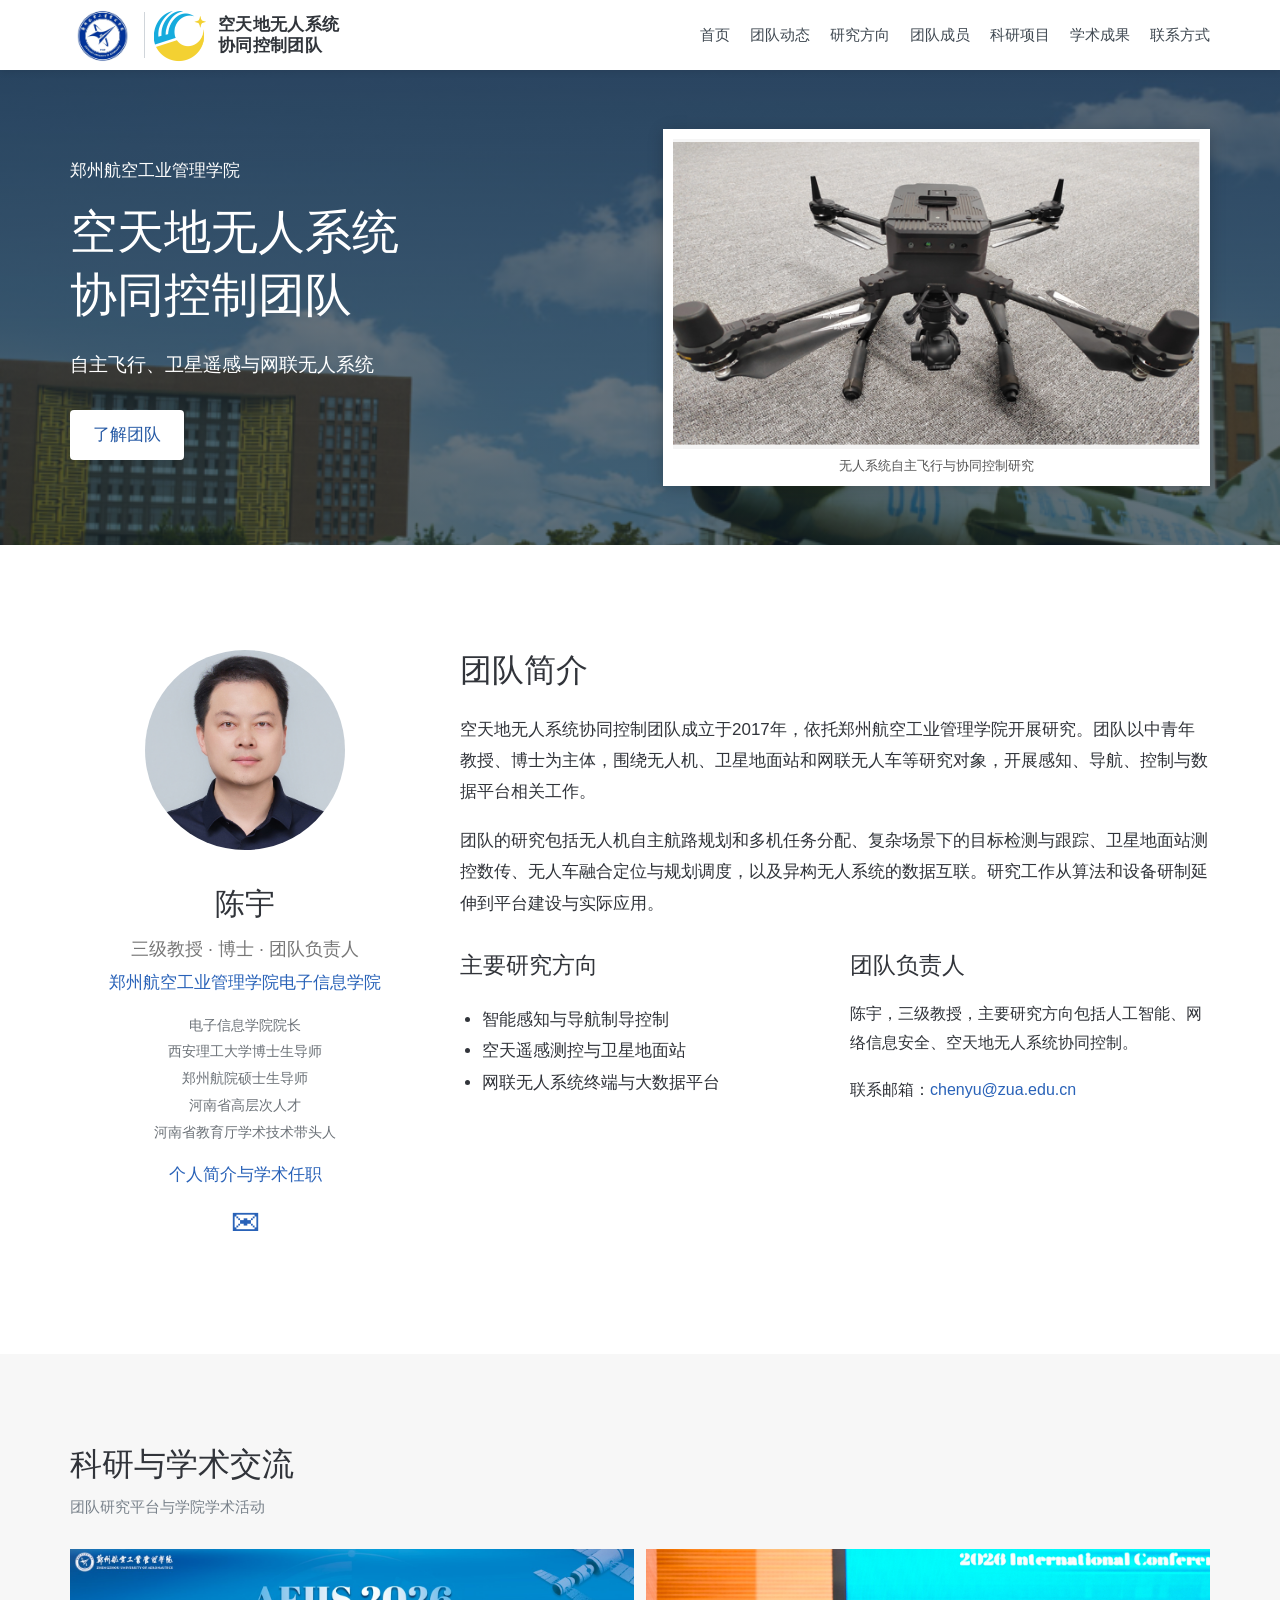
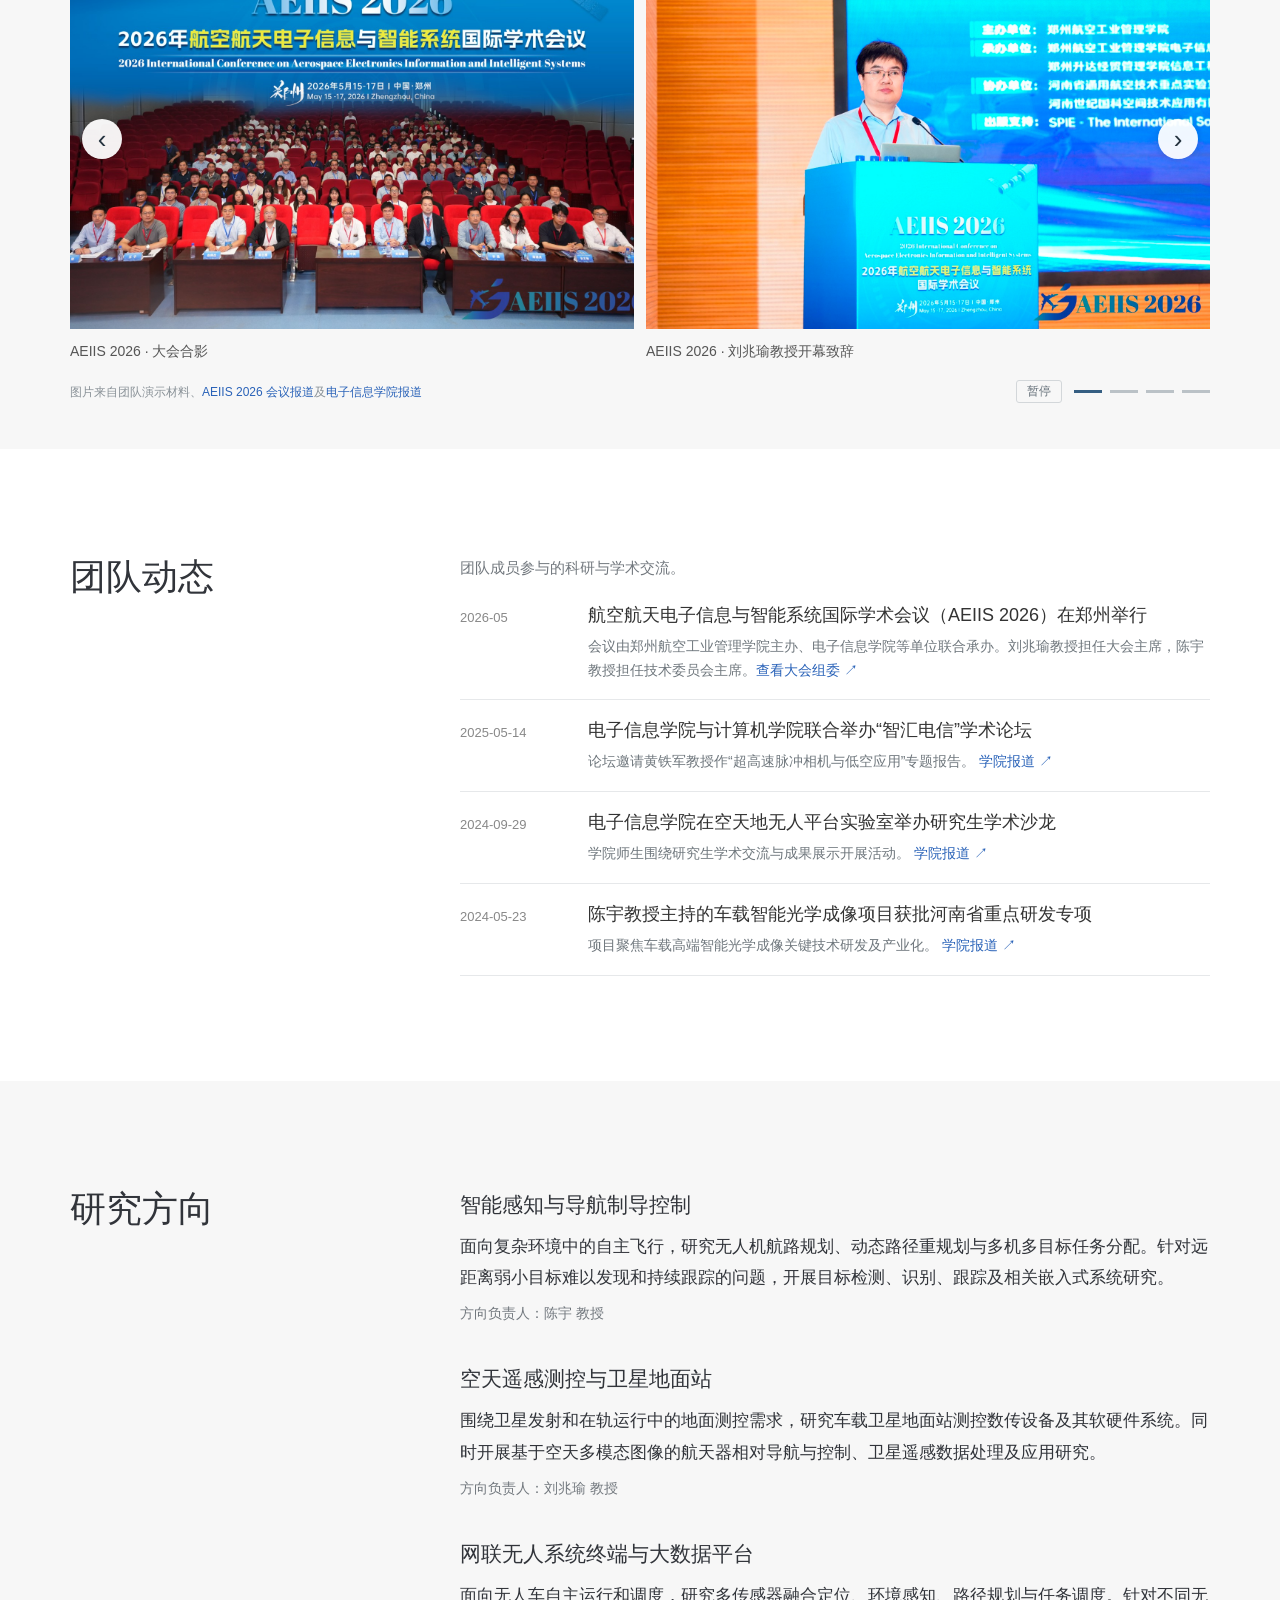
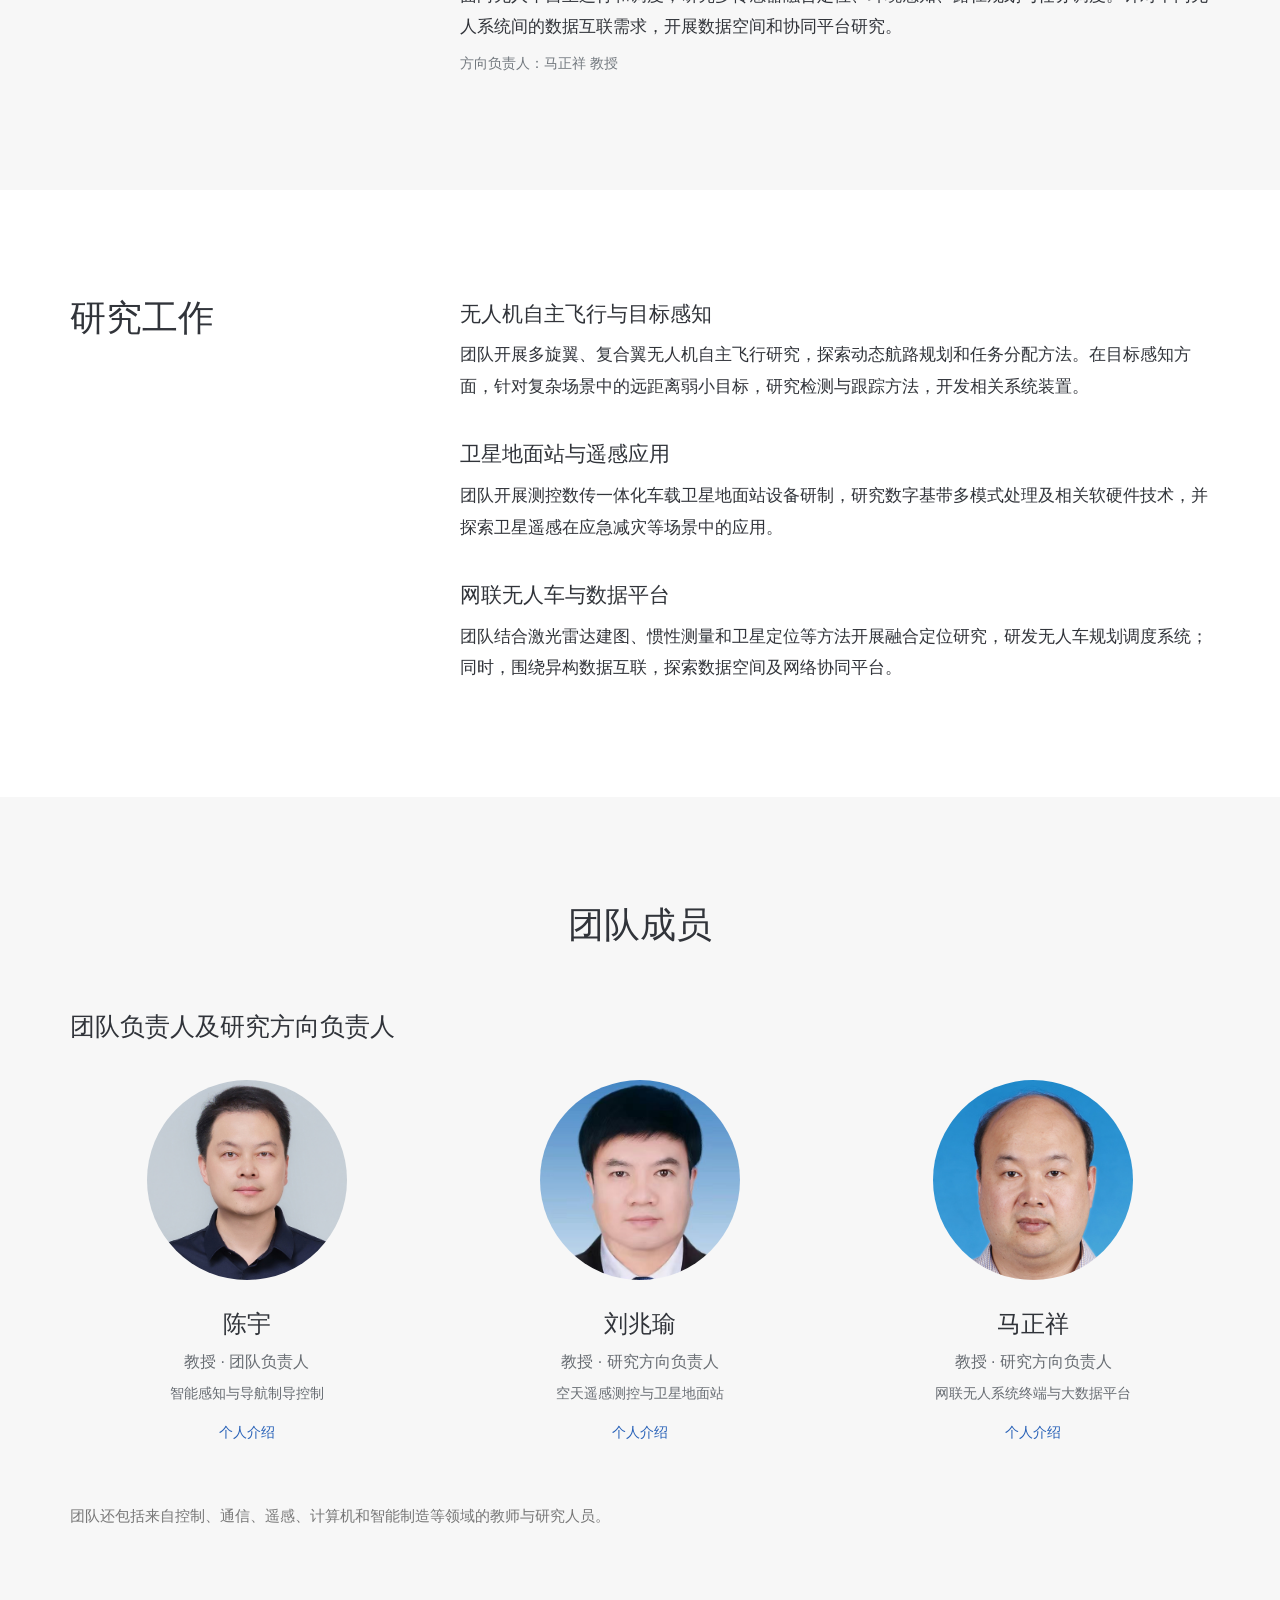
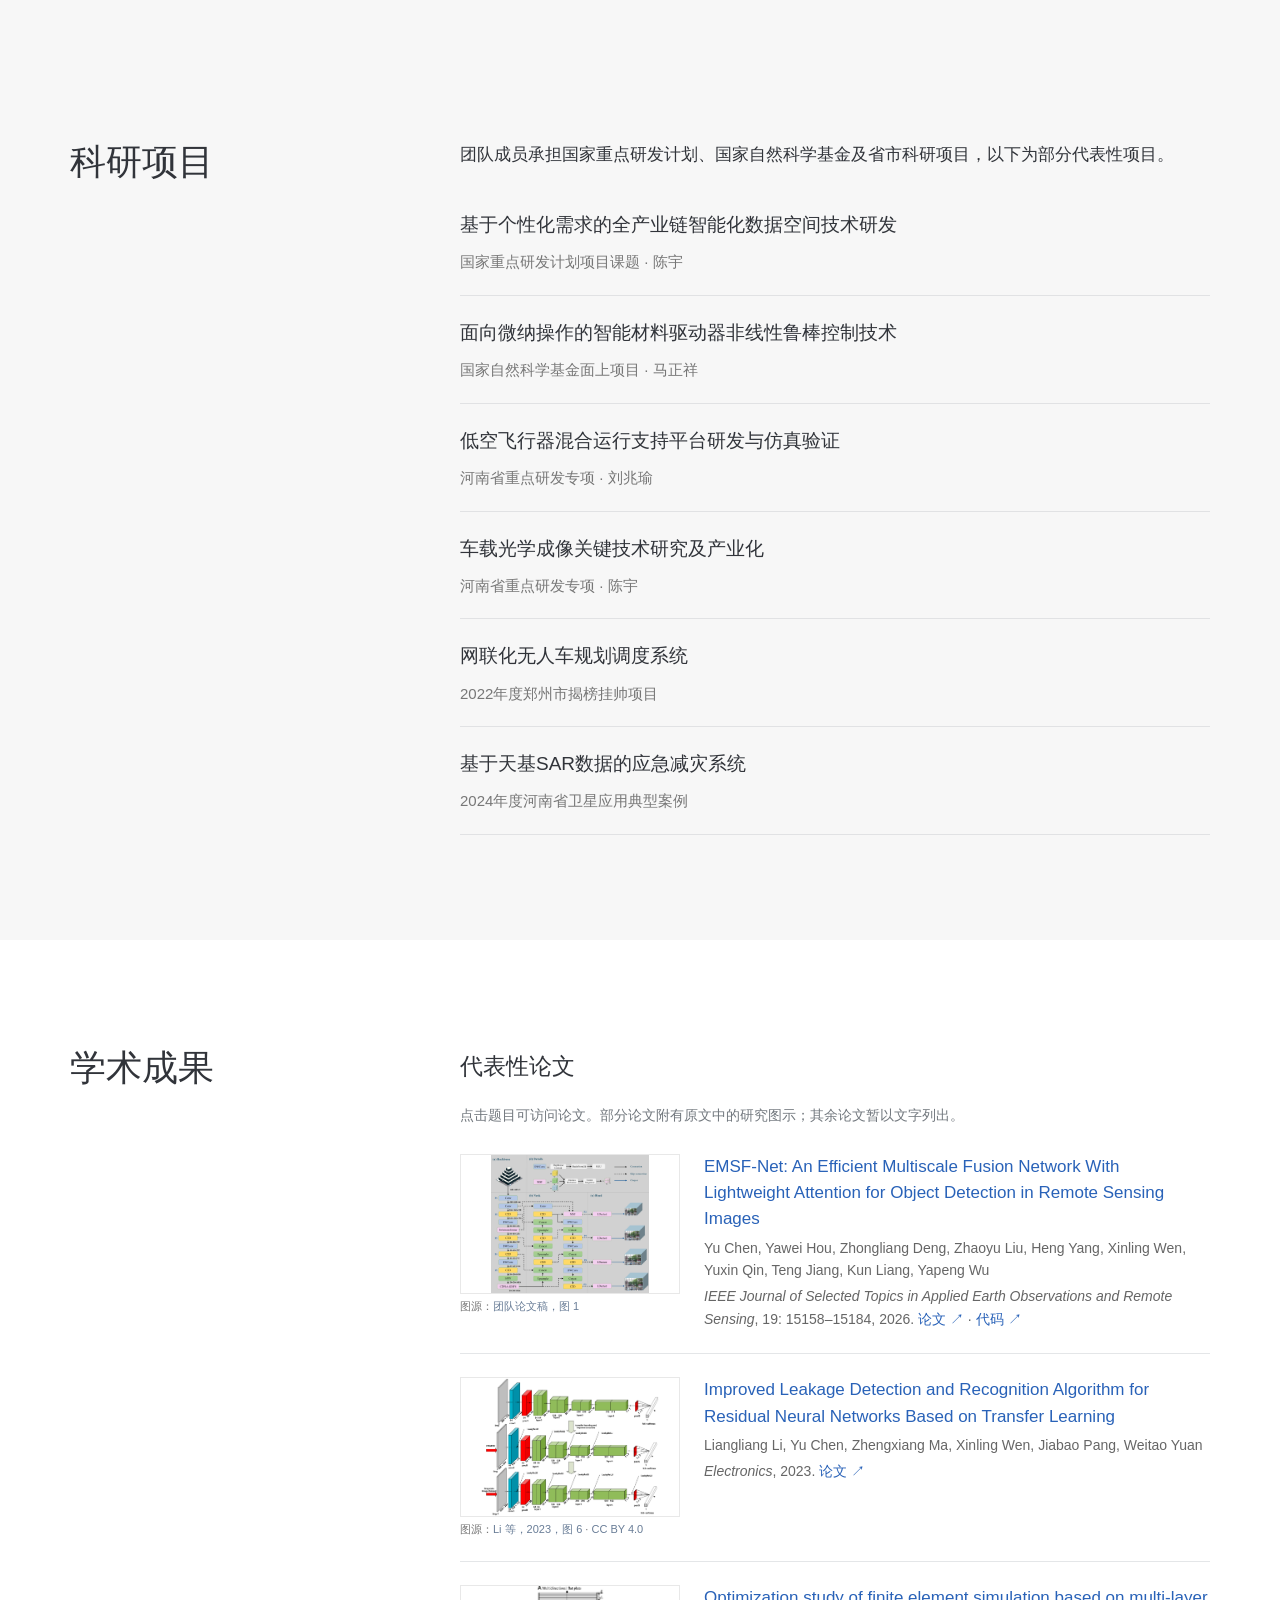
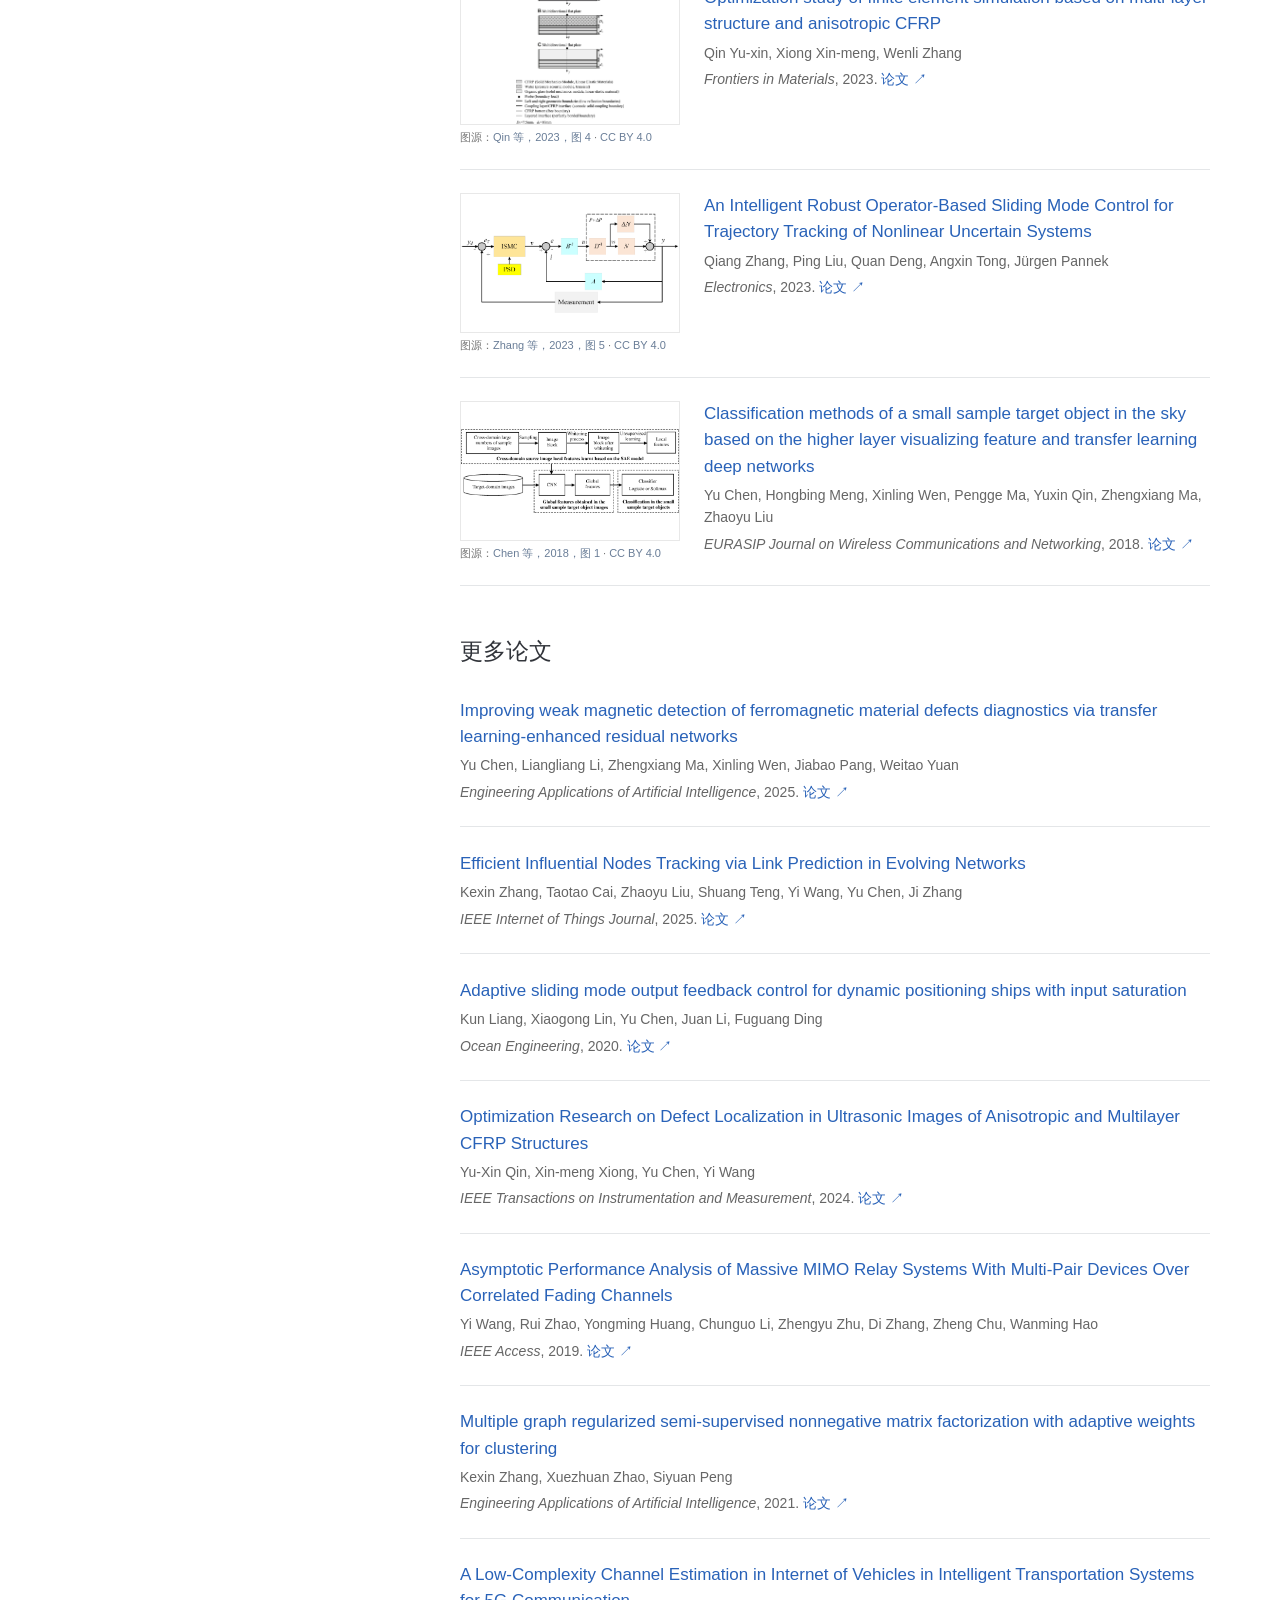
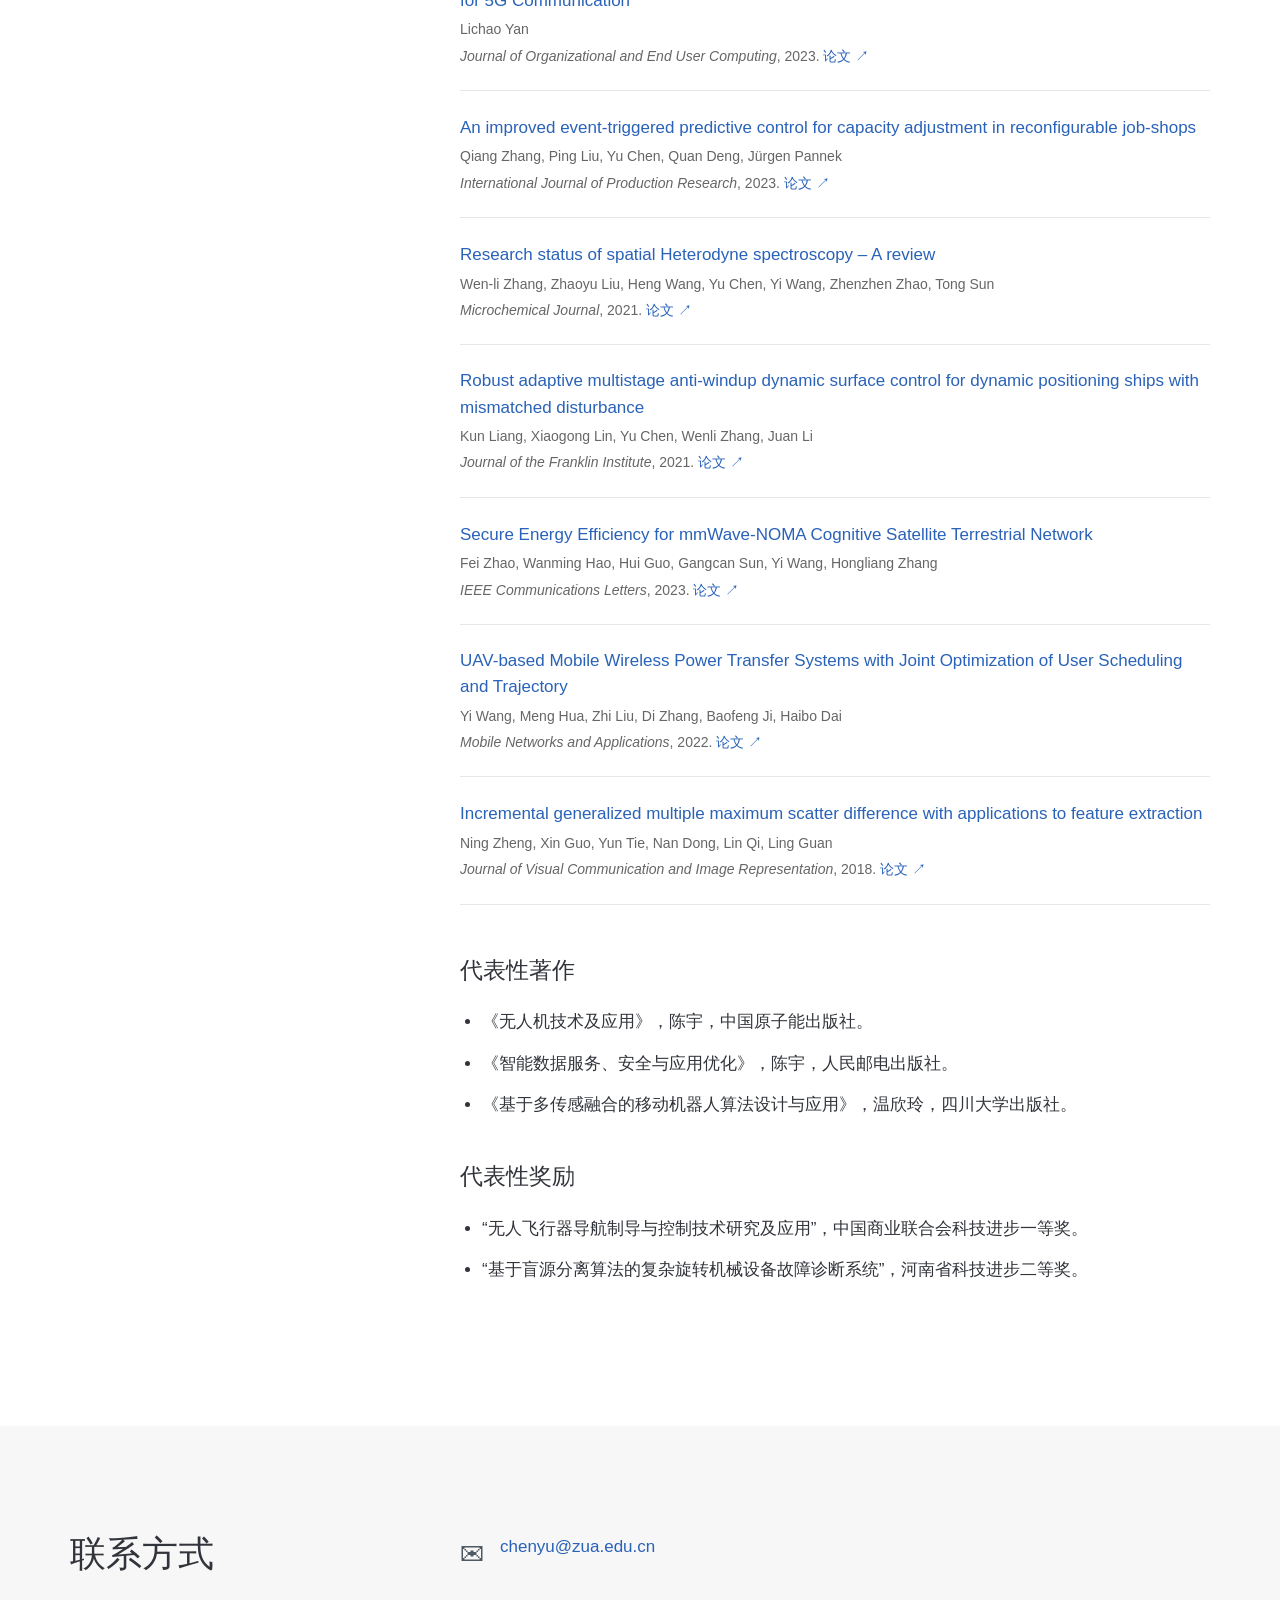
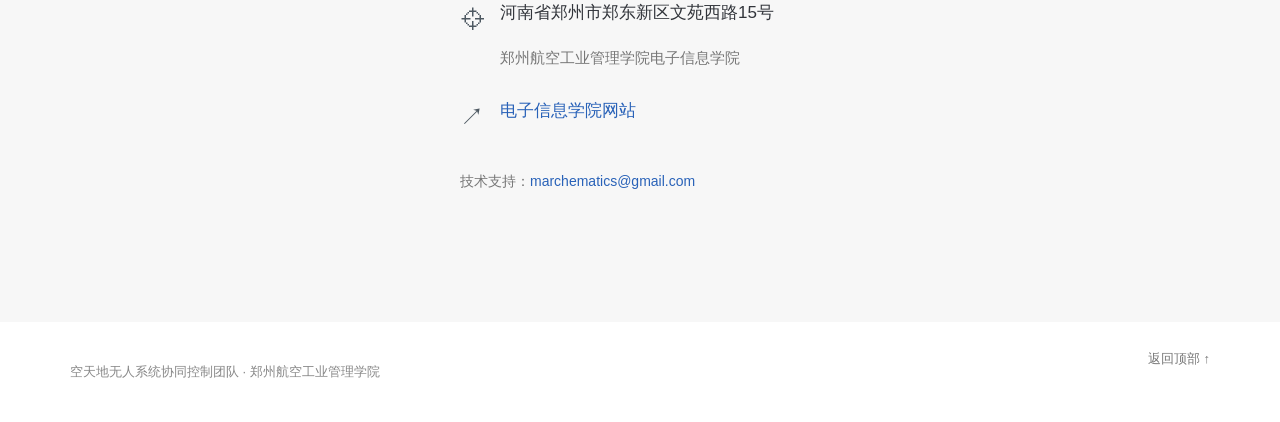
==== commit b7d62e1c: "Update Chen Yu profile with supplied biography" ====
--- a/index.html
+++ b/index.html
@@ -2,7 +2,7 @@
 <html lang="zh-CN"><head><meta charset="utf-8"><meta name="viewport" content="width=device-width,initial-scale=1"><meta name="description" content="郑州航空工业管理学院空天地无人系统协同控制团队，开展智能感知、导航控制、卫星遥感和网联无人系统研究。"><title>空天地无人系统协同控制团队</title><link rel="stylesheet" href="style.60b97dfdcb51.css"></head>
 <body id="top"><header class="site-header"><nav class="nav-wrap" aria-label="主导航"><a class="brand" href="#top" aria-label="郑州航空工业管理学院电子信息学院，空天地无人系统协同控制团队首页"><img class="university-emblem" src="assets/university-emblem.jpg" alt=""><span class="brand-divider" aria-hidden="true"></span><span class="college-emblem" aria-hidden="true"><img src="assets/college-identity.png" alt=""></span><span class="brand-title">空天地无人系统<br>协同控制团队</span></a><button class="menu-toggle" aria-controls="nav-links" aria-expanded="false" aria-label="展开导航">☰</button><div id="nav-links" class="nav-links"><a href="#about">首页</a><a href="#news">团队动态</a><a href="#research">研究方向</a><a href="#people">团队成员</a><a href="#projects">科研项目</a><a href="#publications">学术成果</a><a href="#contact">联系方式</a></div></nav></header>
 <main><section class="hero"><div class="hero-inner"><div class="hero-copy"><p class="hero-institution">郑州航空工业管理学院</p><h1>空天地无人系统<br>协同控制团队</h1><p>自主飞行、卫星遥感与网联无人系统</p><a class="hero-button" href="#about">了解团队</a></div><div class="hero-figure"><img src="assets/uav.png" alt="团队演示材料中的无人机平台"><p>无人系统自主飞行与协同控制研究</p></div></div></section>
-<section id="about" class="section about"><div class="container profile-layout"><div class="profile"><img src="assets/chen-yu.png" alt="陈宇教授"><h2>陈宇</h2><p>教授 · 博士 · 团队负责人</p><a href="https://dzxxxy.zua.edu.cn/" target="_blank" rel="noopener">郑州航空工业管理学院电子信息学院</a><ul class="profile-titles"><li>电子信息学院院长</li><li>硕士生导师</li><li>西安理工大学博士生实践导师</li><li>中国科学技术大学博士生实践导师</li><li>北京理工大学硕士生导师</li><li>河南省高层次人才</li><li>河南省教育厅学术技术带头人</li></ul><a class="profile-details" href="people/chen-yu.html">个人简介与学术任职</a><a class="profile-mail" href="mailto:chenyu@zua.edu.cn" aria-label="发送邮件至陈宇">✉</a></div><div class="profile-text"><h2>团队简介</h2><p>空天地无人系统协同控制团队成立于2017年，依托郑州航空工业管理学院开展研究。团队以中青年教授、博士为主体，围绕无人机、卫星地面站和网联无人车等研究对象，开展感知、导航、控制与数据平台相关工作。</p><p>团队的研究包括无人机自主航路规划和多机任务分配、复杂场景下的目标检测与跟踪、卫星地面站测控数传、无人车融合定位与规划调度，以及异构无人系统的数据互联。研究工作从算法和设备研制延伸到平台建设与实际应用。</p><div class="about-columns"><div><h3>主要研究方向</h3><ul><li>智能感知与导航制导控制</li><li>空天遥感测控与卫星地面站</li><li>网联无人系统终端与大数据平台</li></ul></div><div><h3>团队负责人</h3><p>陈宇，教授，主要开展无人机自主飞行、目标感知、无人车调度和智能数据服务等方面的研究。</p><p>联系邮箱：<a href="mailto:chenyu@zua.edu.cn">chenyu@zua.edu.cn</a></p></div></div></div></div></section>
+<section id="about" class="section about"><div class="container profile-layout"><div class="profile"><img src="assets/chen-yu.png" alt="陈宇教授"><h2>陈宇</h2><p>三级教授 · 博士 · 团队负责人</p><a href="https://dzxxxy.zua.edu.cn/" target="_blank" rel="noopener">郑州航空工业管理学院电子信息学院</a><ul class="profile-titles"><li>电子信息学院院长</li><li>西安理工大学博士生导师</li><li>郑州航院硕士生导师</li><li>河南省高层次人才</li><li>河南省教育厅学术技术带头人</li></ul><a class="profile-details" href="people/chen-yu.html">个人简介与学术任职</a><a class="profile-mail" href="mailto:chenyu@zua.edu.cn" aria-label="发送邮件至陈宇">✉</a></div><div class="profile-text"><h2>团队简介</h2><p>空天地无人系统协同控制团队成立于2017年，依托郑州航空工业管理学院开展研究。团队以中青年教授、博士为主体，围绕无人机、卫星地面站和网联无人车等研究对象，开展感知、导航、控制与数据平台相关工作。</p><p>团队的研究包括无人机自主航路规划和多机任务分配、复杂场景下的目标检测与跟踪、卫星地面站测控数传、无人车融合定位与规划调度，以及异构无人系统的数据互联。研究工作从算法和设备研制延伸到平台建设与实际应用。</p><div class="about-columns"><div><h3>主要研究方向</h3><ul><li>智能感知与导航制导控制</li><li>空天遥感测控与卫星地面站</li><li>网联无人系统终端与大数据平台</li></ul></div><div><h3>团队负责人</h3><p>陈宇，三级教授，主要研究方向包括人工智能、网络信息安全、空天地无人系统协同控制。</p><p>联系邮箱：<a href="mailto:chenyu@zua.edu.cn">chenyu@zua.edu.cn</a></p></div></div></div></div></section>
 <section class="gallery-section" aria-labelledby="gallery-heading"><div class="container"><div class="gallery-heading"><h2 id="gallery-heading">科研与学术交流</h2><p>团队研究平台与学院学术活动</p></div><div class="gallery" role="region" aria-roledescription="轮播图" aria-label="科研与学术交流照片" data-carousel><div class="gallery-slide" role="group" aria-roledescription="幻灯片" aria-label="第 1 张，共 4 张"><figure><img src="assets/aeiis-2026-group.jpg" alt="AEIIS 2026 国际学术会议合影" loading="lazy"><figcaption>AEIIS 2026 · 大会合影</figcaption></figure><figure><img src="assets/aeiis-2026-opening.jpg" alt="AEIIS 2026 大会主席刘兆瑜教授在开幕式致辞" loading="lazy"><figcaption>AEIIS 2026 · 刘兆瑜教授开幕致辞</figcaption></figure></div><div class="gallery-slide" role="group" aria-roledescription="幻灯片" aria-label="第 2 张，共 4 张" hidden><figure><img src="assets/forum-report-01.png" alt="智汇电信学术论坛专题报告现场" loading="lazy"><figcaption>“智汇电信”学术论坛 · 专题报告</figcaption></figure><figure><img src="assets/forum-report-02.png" alt="智汇电信学术论坛交流现场" loading="lazy"><figcaption>“智汇电信”学术论坛 · 师生交流</figcaption></figure></div><div class="gallery-slide" role="group" aria-roledescription="幻灯片" aria-label="第 3 张，共 4 张" hidden><figure><img src="assets/satellite-display.png" alt="团队演示材料中的卫星地面站天线" loading="lazy"><figcaption>卫星地面站天线</figcaption></figure><figure><img src="assets/vehicle.png" alt="团队演示材料中的网联无人车平台" loading="lazy"><figcaption>网联无人车终端</figcaption></figure></div><div class="gallery-slide" role="group" aria-roledescription="幻灯片" aria-label="第 4 张，共 4 张" hidden><figure><img src="assets/drone-folded.jpg" alt="团队演示材料中折叠状态的无人机设备" loading="lazy"><figcaption>无人机平台 · 折叠状态</figcaption></figure><figure><img src="assets/uav.png" alt="团队演示材料中展开状态的多旋翼无人机" loading="lazy"><figcaption>无人机平台 · 展开状态</figcaption></figure></div><button class="gallery-arrow previous" type="button" aria-label="上一组图片">‹</button><button class="gallery-arrow next" type="button" aria-label="下一组图片">›</button><div class="gallery-footer"><p>图片来自团队演示材料、<a href="https://aeiis.com/AEIIS_2026" target="_blank" rel="noopener">AEIIS 2026 会议报道</a>及<a href="https://dzxxxy.zua.edu.cn/info/1077/4293.htm" target="_blank" rel="noopener">电子信息学院报道</a></p><div class="gallery-controls"><button type="button" class="gallery-toggle" aria-label="暂停自动播放">暂停</button><div class="gallery-dots" aria-label="选择图片"><button type="button" aria-label="显示第 1 组" aria-current="true"></button><button type="button" aria-label="显示第 2 组"></button><button type="button" aria-label="显示第 3 组"></button><button type="button" aria-label="显示第 4 组"></button></div></div></div></div></div></section>
 <section id="news" class="section news-section"><div class="container section-layout"><div class="section-heading"><h2>团队动态</h2></div><div class="section-content"><p class="news-intro">团队成员参与的科研与学术交流。</p><div class="news-list"><article><time datetime="2026-05-15">2026-05</time><div><h3><a href="https://aeiis.com/AEIIS_2026" target="_blank" rel="noopener">航空航天电子信息与智能系统国际学术会议（AEIIS 2026）在郑州举行</a></h3><p>会议由郑州航空工业管理学院主办、电子信息学院等单位联合承办。刘兆瑜教授担任大会主席，陈宇教授担任技术委员会主席。<a href="https://www.keoaeic.org/meeting/RJUJMU.html" target="_blank" rel="noopener">查看大会组委 ↗</a></p></div></article><article><time datetime="2025-05-14">2025-05-14</time><div><h3><a href="https://dzxxxy.zua.edu.cn/info/1077/4293.htm" target="_blank" rel="noopener">电子信息学院与计算机学院联合举办“智汇电信”学术论坛</a></h3><p>论坛邀请黄铁军教授作“超高速脉冲相机与低空应用”专题报告。 <a href="https://dzxxxy.zua.edu.cn/info/1077/4293.htm" target="_blank" rel="noopener">学院报道 ↗</a></p></div></article><article><time datetime="2024-09-29">2024-09-29</time><div><h3><a href="https://dzxxxy.zua.edu.cn/info/1077/4023.htm" target="_blank" rel="noopener">电子信息学院在空天地无人平台实验室举办研究生学术沙龙</a></h3><p>学院师生围绕研究生学术交流与成果展示开展活动。 <a href="https://dzxxxy.zua.edu.cn/info/1077/4023.htm" target="_blank" rel="noopener">学院报道 ↗</a></p></div></article><article><time datetime="2024-05-23">2024-05-23</time><div><h3><a href="https://dzxxxy.zua.edu.cn/info/1077/3912.htm" target="_blank" rel="noopener">陈宇教授主持的车载智能光学成像项目获批河南省重点研发专项</a></h3><p>项目聚焦车载高端智能光学成像关键技术研发及产业化。 <a href="https://dzxxxy.zua.edu.cn/info/1077/3912.htm" target="_blank" rel="noopener">学院报道 ↗</a></p></div></article></div></div></div></section>
 <section id="research" class="section alt"><div class="container section-layout"><div class="section-heading"><h2>研究方向</h2></div><div class="section-content research-list"><article><h3>智能感知与导航制导控制</h3><p>面向复杂环境中的自主飞行，研究无人机航路规划、动态路径重规划与多机多目标任务分配。针对远距离弱小目标难以发现和持续跟踪的问题，开展目标检测、识别、跟踪及相关嵌入式系统研究。</p><p class="subtle">方向负责人：陈宇 教授</p></article><article><h3>空天遥感测控与卫星地面站</h3><p>围绕卫星发射和在轨运行中的地面测控需求，研究车载卫星地面站测控数传设备及其软硬件系统。同时开展基于空天多模态图像的航天器相对导航与控制、卫星遥感数据处理及应用研究。</p><p class="subtle">方向负责人：刘兆瑜 教授</p></article><article><h3>网联无人系统终端与大数据平台</h3><p>面向无人车自主运行和调度，研究多传感器融合定位、环境感知、路径规划与任务调度。针对不同无人系统间的数据互联需求，开展数据空间和协同平台研究。</p><p class="subtle">方向负责人：马正祥 教授</p></article></div></div></section>
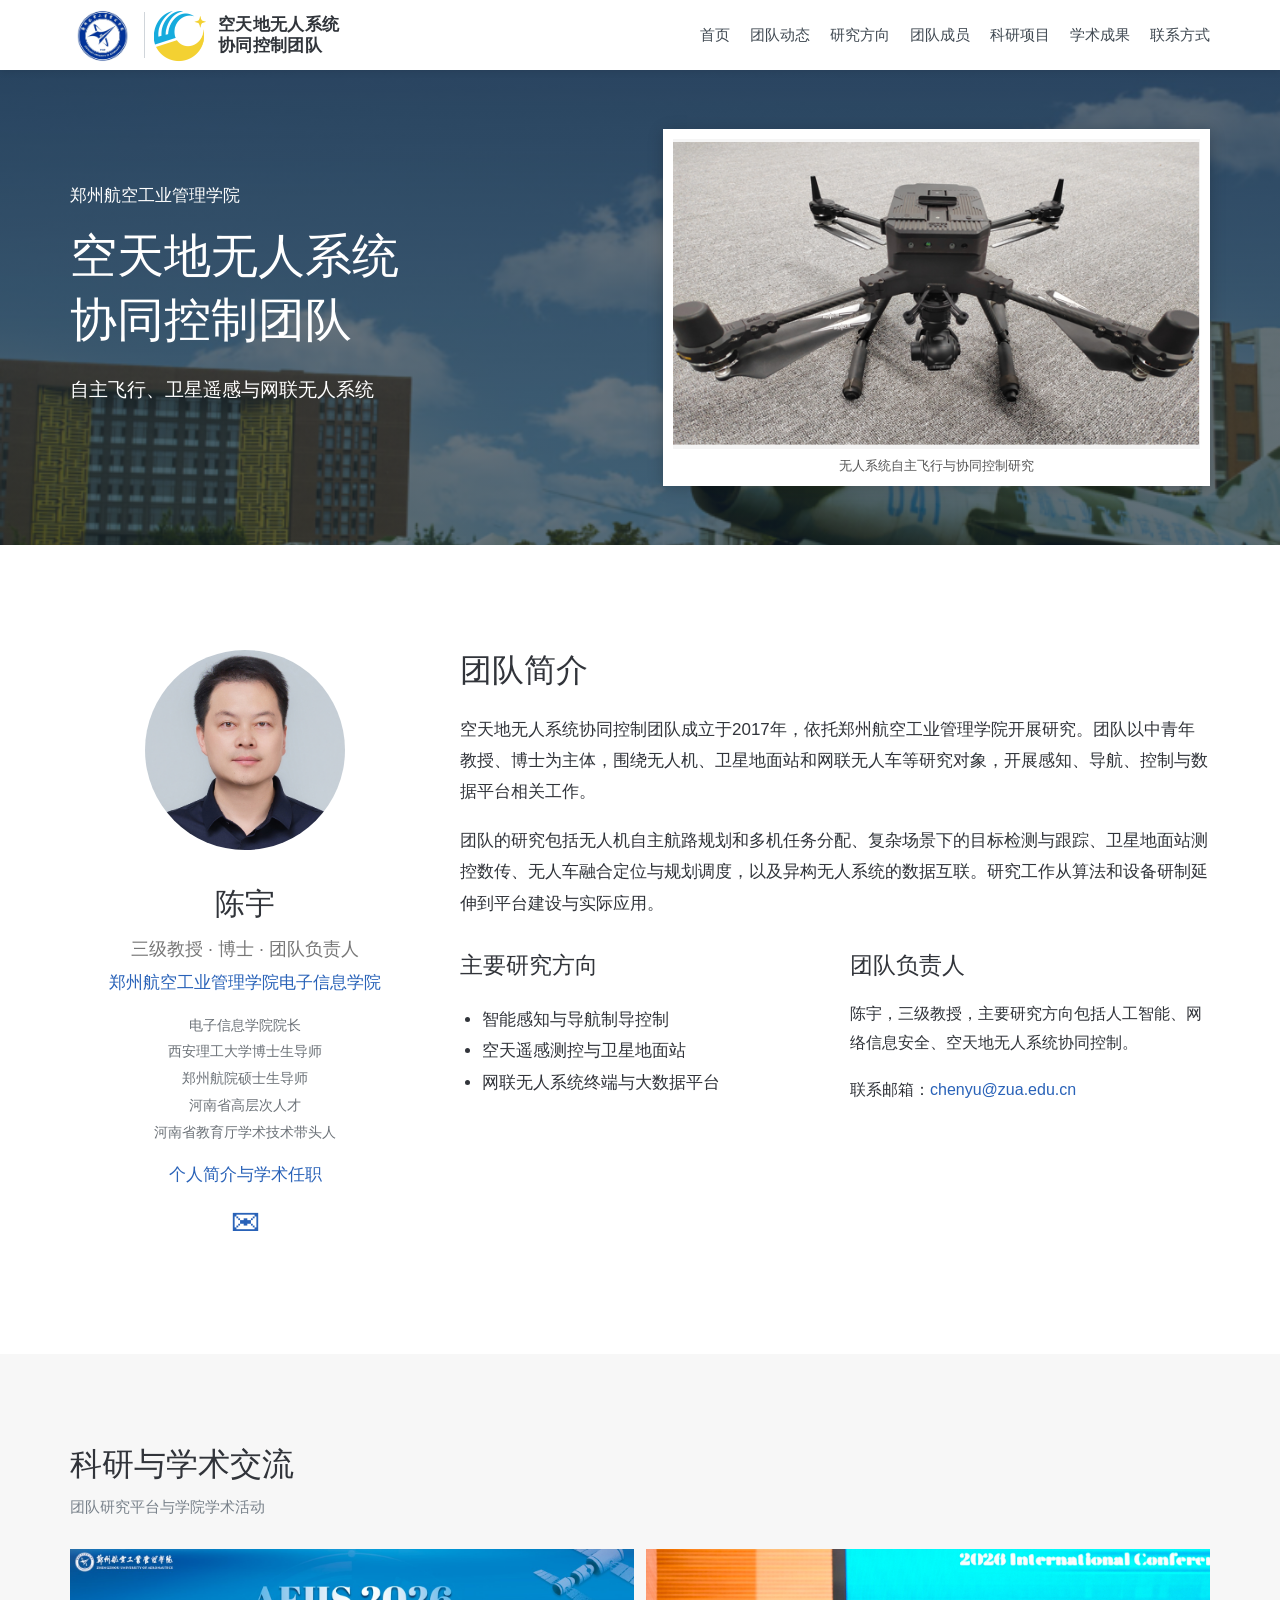
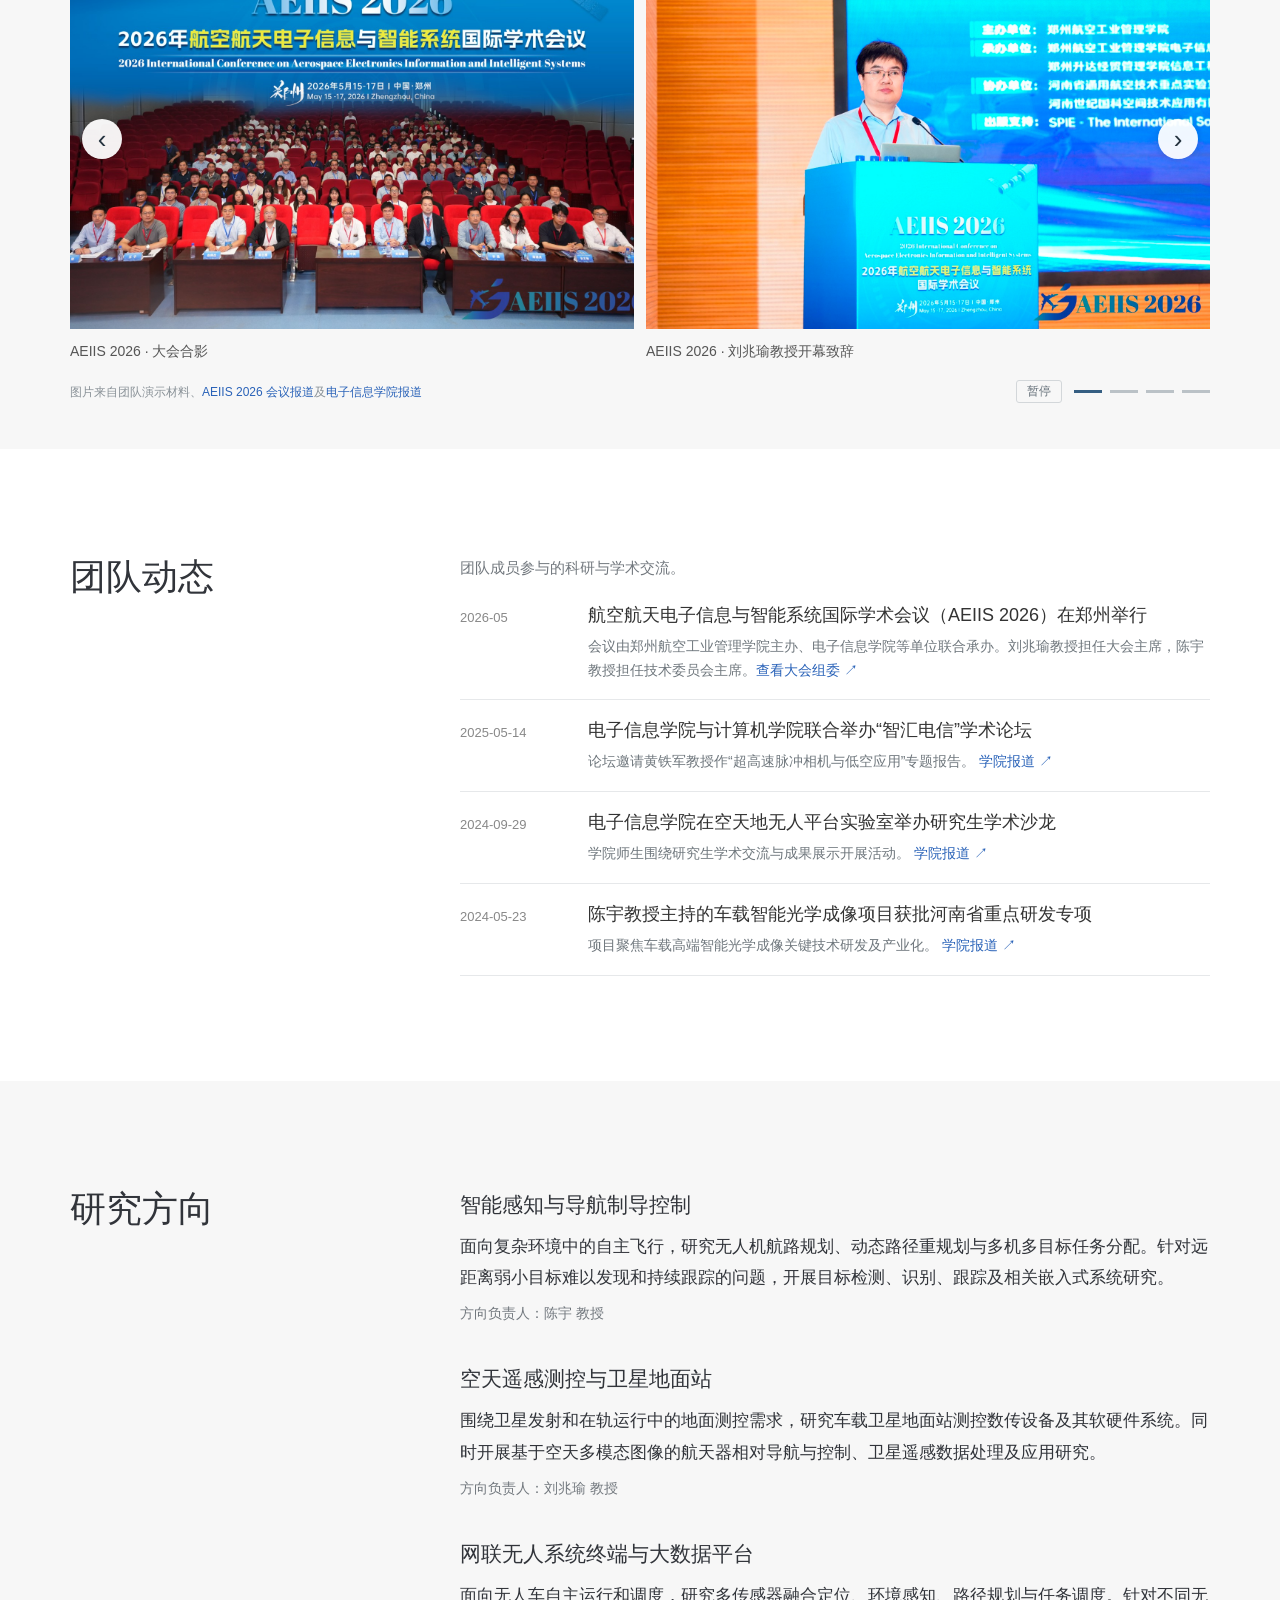
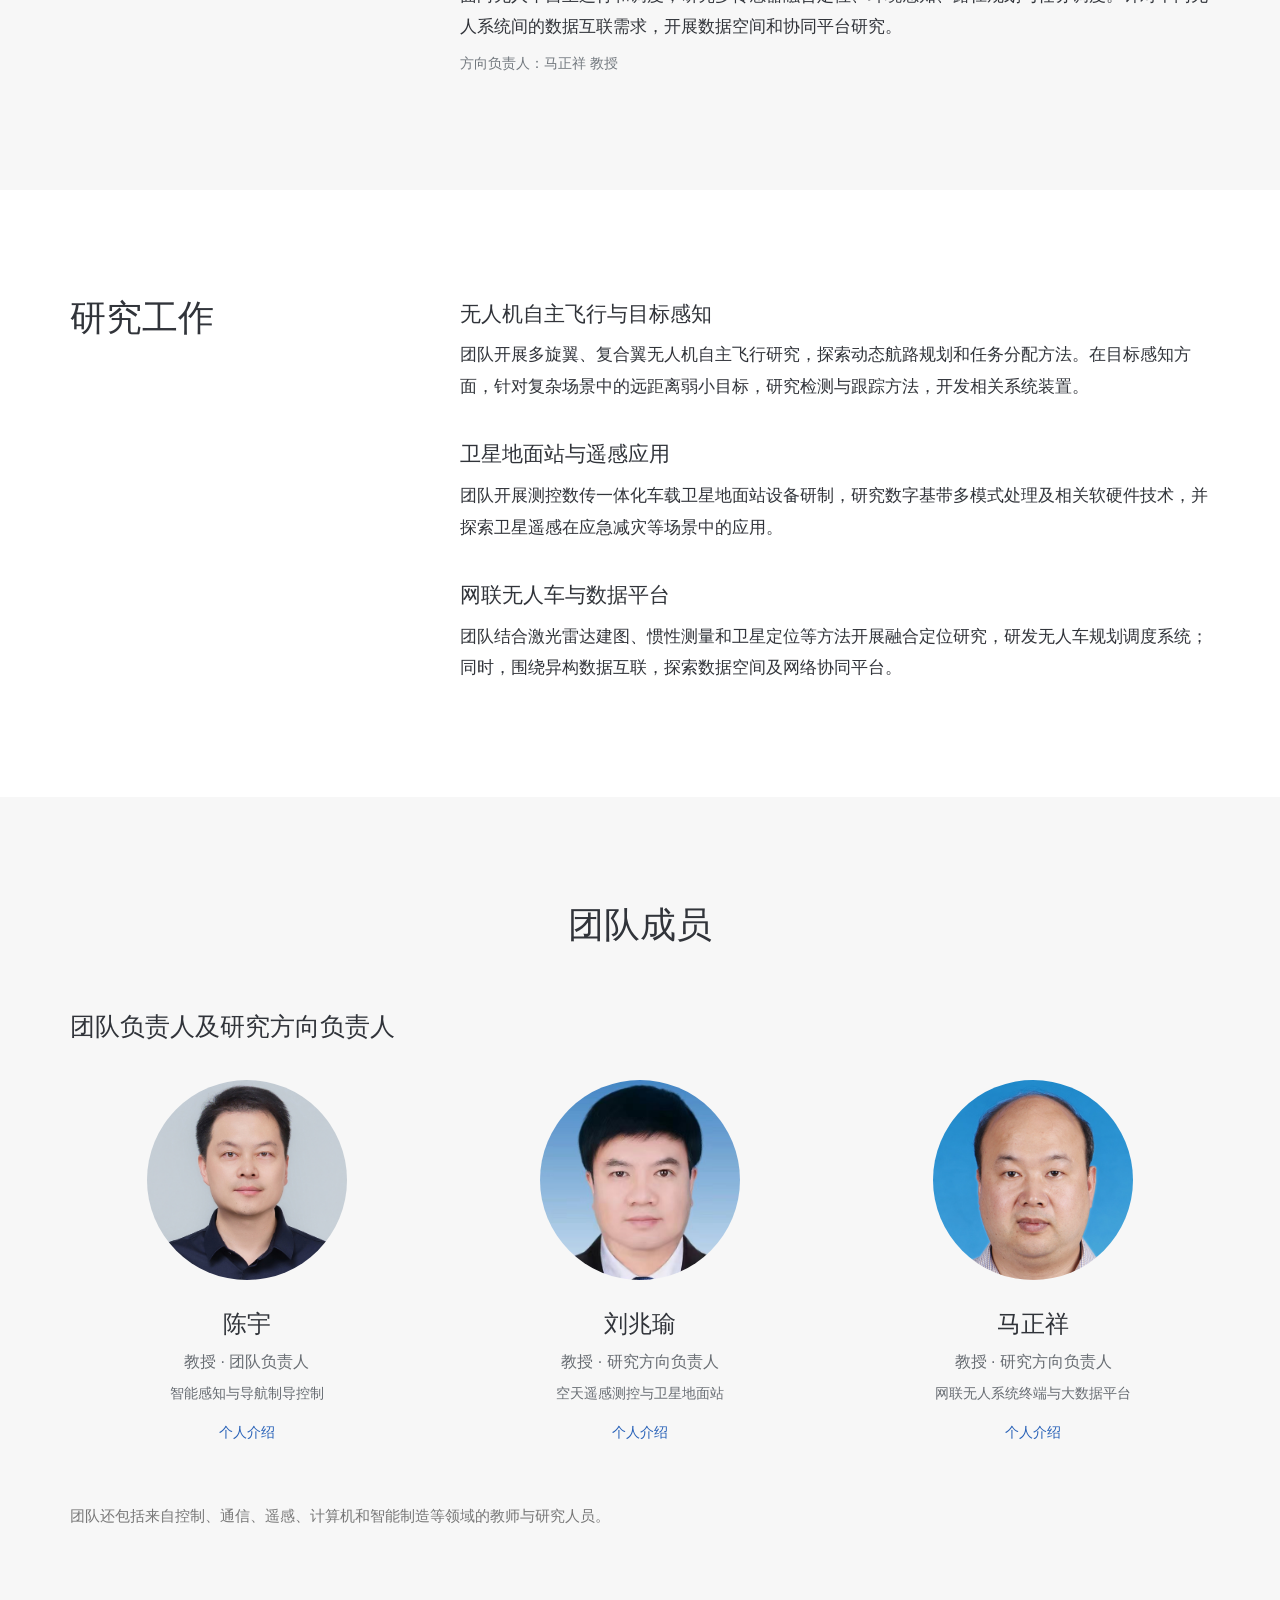
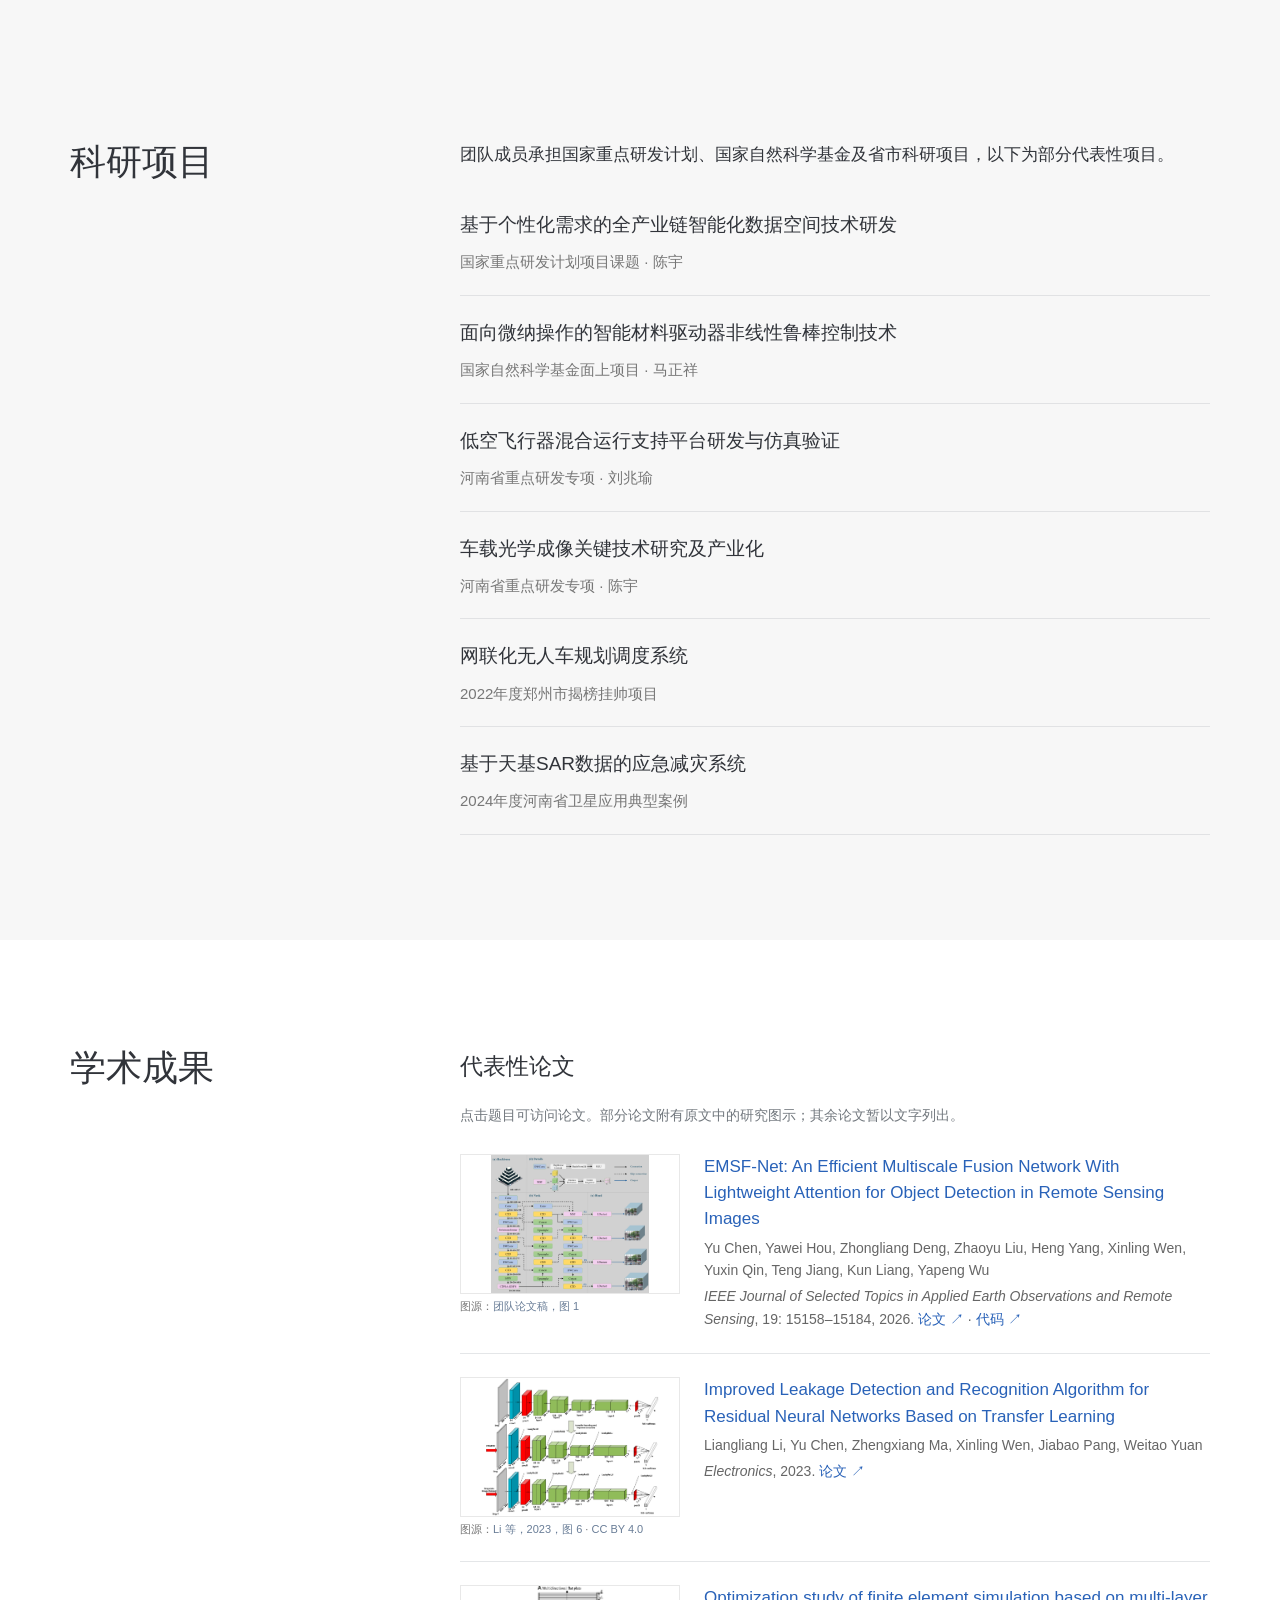
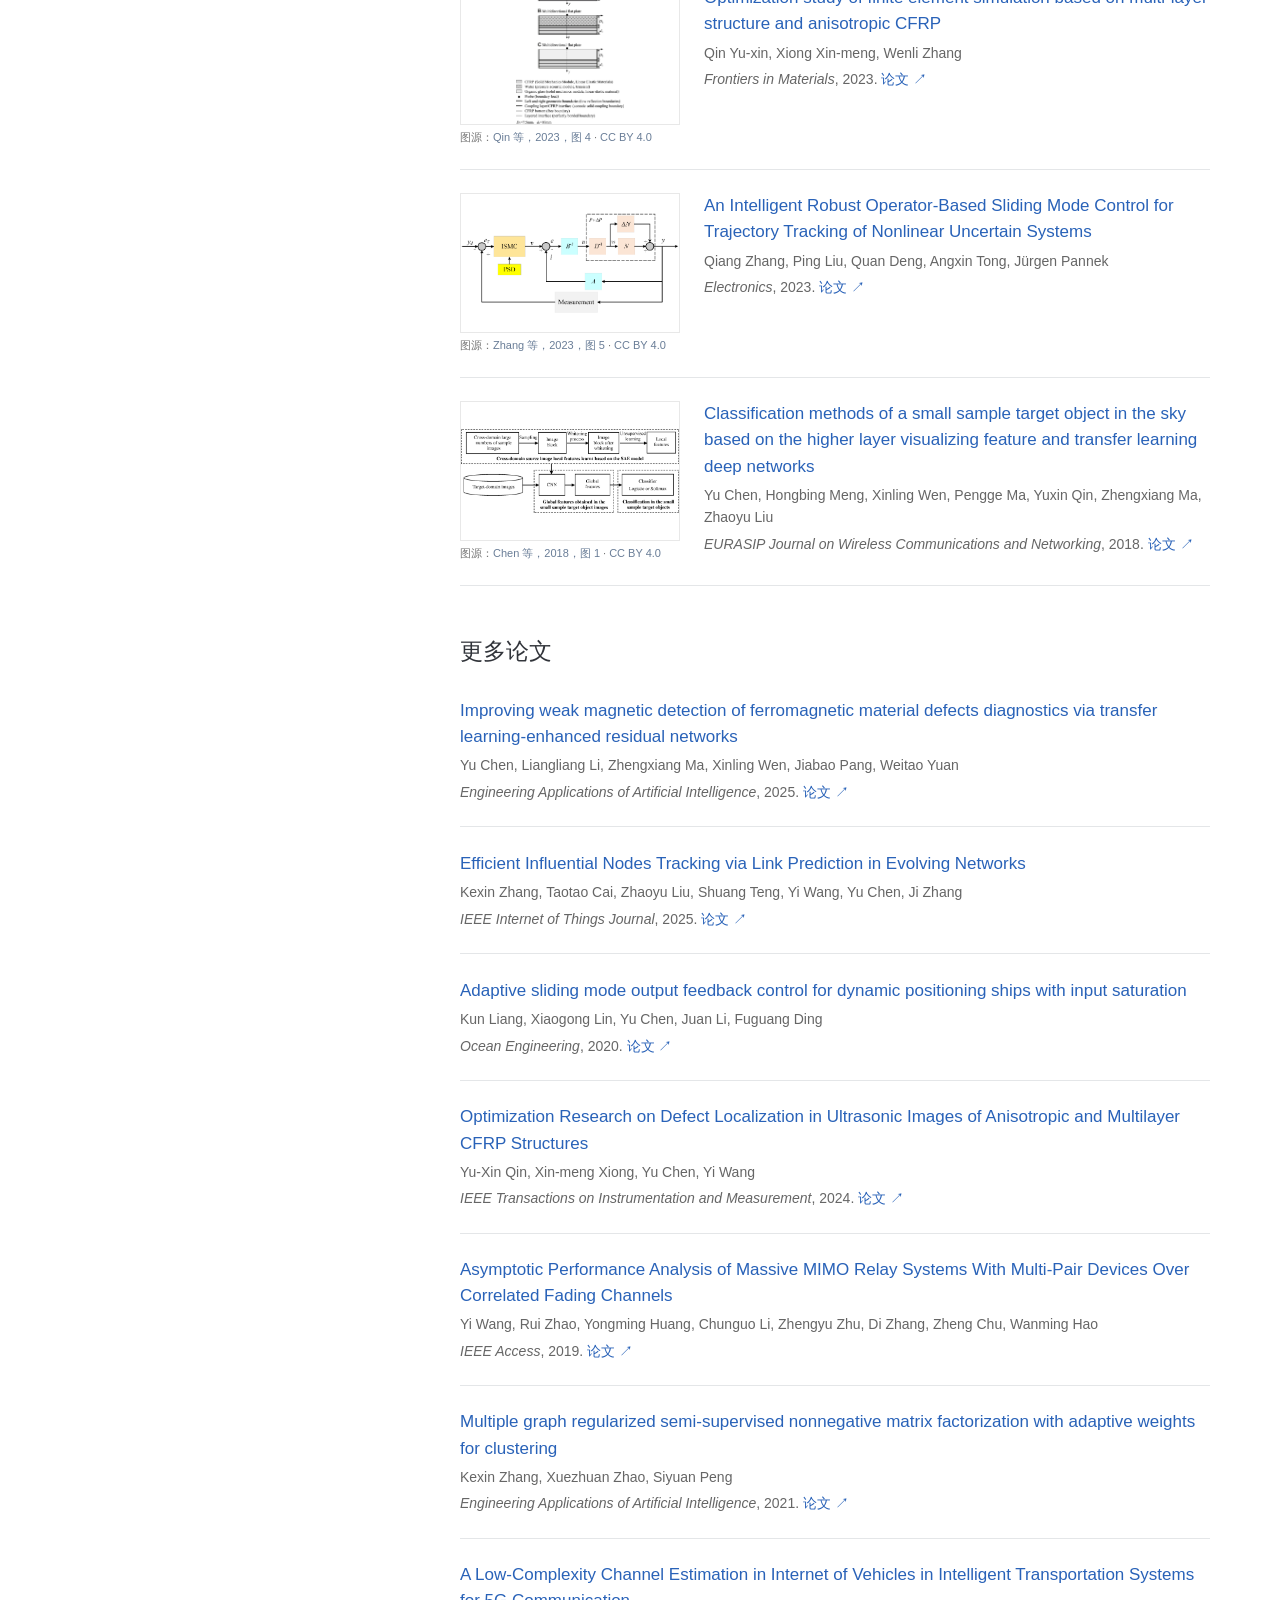
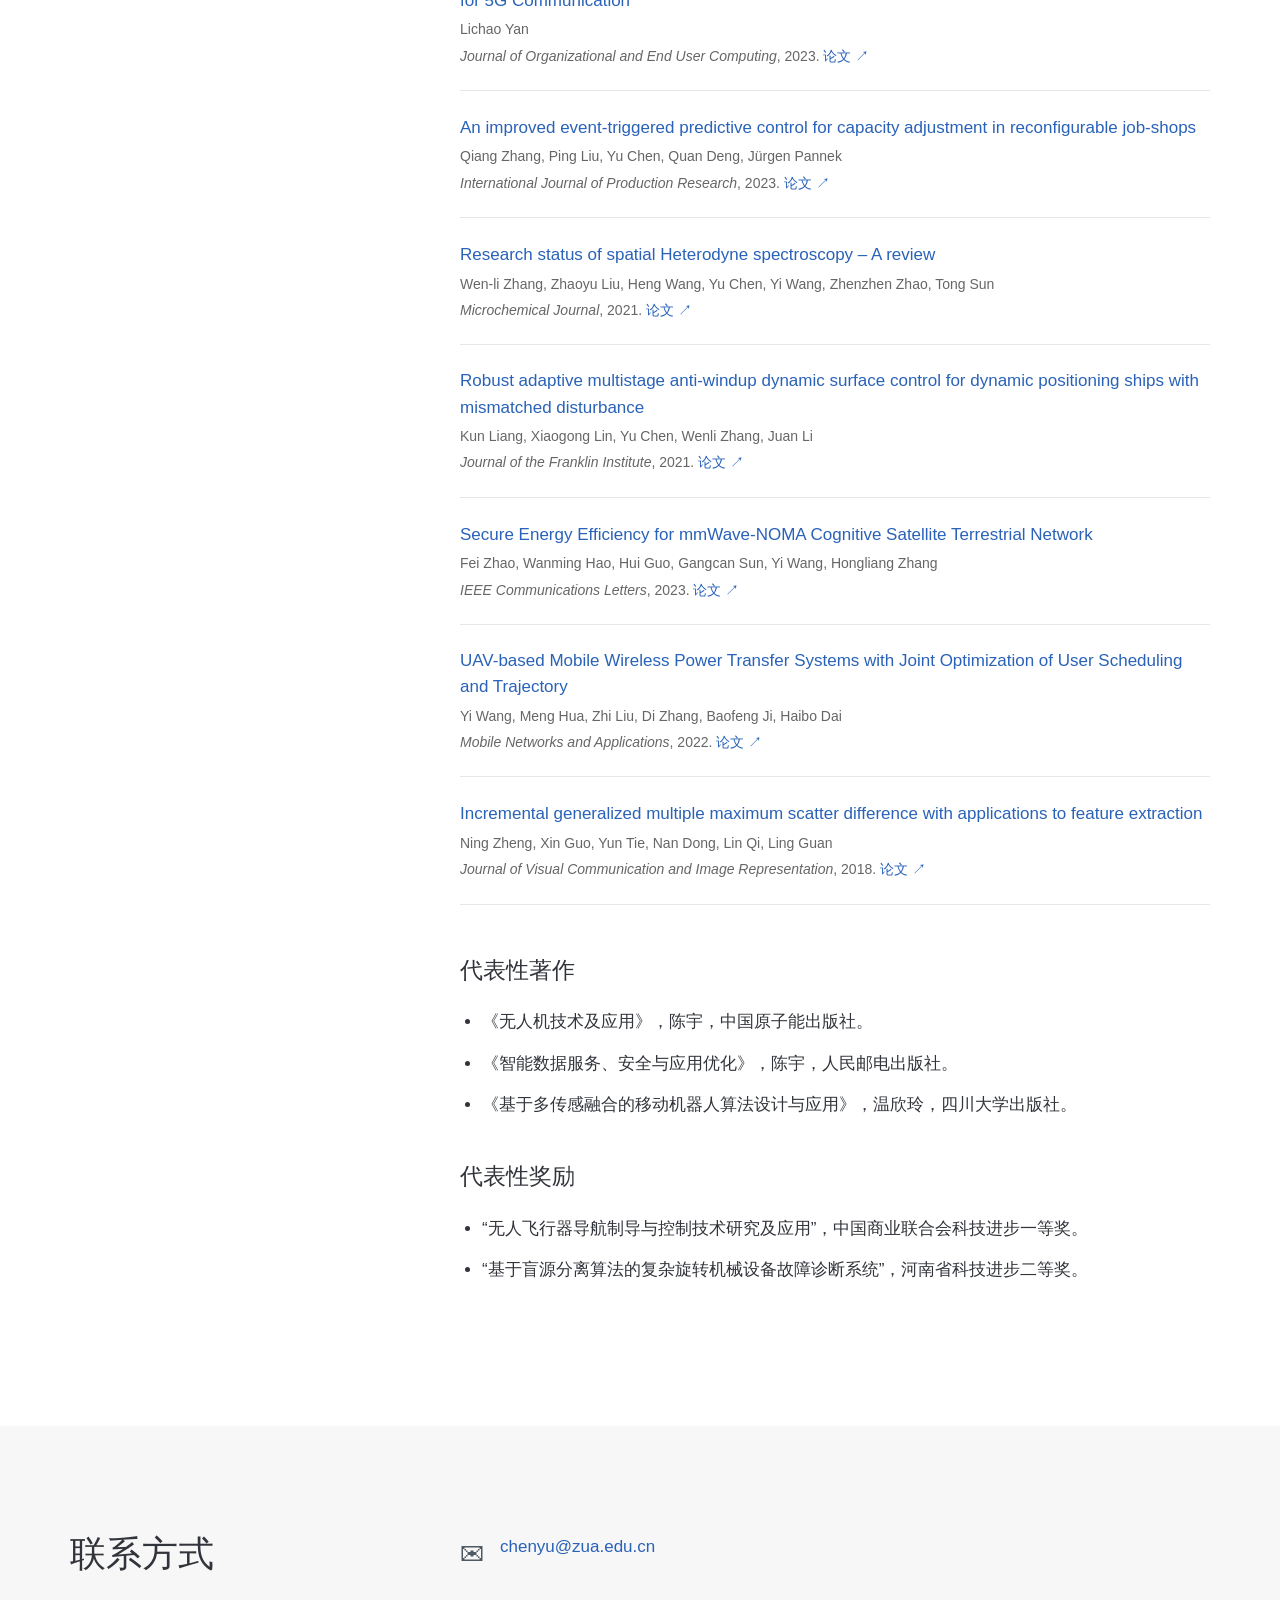
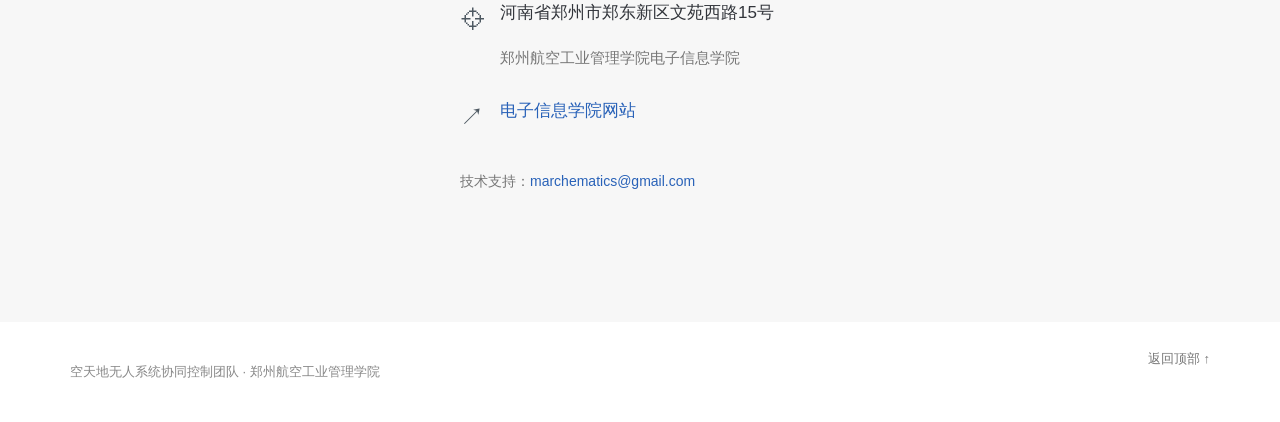
==== commit e05eab88: "Remove hero button" ====
--- a/index.html
+++ b/index.html
@@ -1,7 +1,7 @@
 <!doctype html>
-<html lang="zh-CN"><head><meta charset="utf-8"><meta name="viewport" content="width=device-width,initial-scale=1"><meta name="description" content="郑州航空工业管理学院空天地无人系统协同控制团队，开展智能感知、导航控制、卫星遥感和网联无人系统研究。"><title>空天地无人系统协同控制团队</title><link rel="stylesheet" href="style.60b97dfdcb51.css"></head>
+<html lang="zh-CN"><head><meta charset="utf-8"><meta name="viewport" content="width=device-width,initial-scale=1"><meta name="description" content="郑州航空工业管理学院空天地无人系统协同控制团队，开展智能感知、导航控制、卫星遥感和网联无人系统研究。"><title>空天地无人系统协同控制团队</title><link rel="stylesheet" href="style.1ef2412df3c8.css"></head>
 <body id="top"><header class="site-header"><nav class="nav-wrap" aria-label="主导航"><a class="brand" href="#top" aria-label="郑州航空工业管理学院电子信息学院，空天地无人系统协同控制团队首页"><img class="university-emblem" src="assets/university-emblem.jpg" alt=""><span class="brand-divider" aria-hidden="true"></span><span class="college-emblem" aria-hidden="true"><img src="assets/college-identity.png" alt=""></span><span class="brand-title">空天地无人系统<br>协同控制团队</span></a><button class="menu-toggle" aria-controls="nav-links" aria-expanded="false" aria-label="展开导航">☰</button><div id="nav-links" class="nav-links"><a href="#about">首页</a><a href="#news">团队动态</a><a href="#research">研究方向</a><a href="#people">团队成员</a><a href="#projects">科研项目</a><a href="#publications">学术成果</a><a href="#contact">联系方式</a></div></nav></header>
-<main><section class="hero"><div class="hero-inner"><div class="hero-copy"><p class="hero-institution">郑州航空工业管理学院</p><h1>空天地无人系统<br>协同控制团队</h1><p>自主飞行、卫星遥感与网联无人系统</p><a class="hero-button" href="#about">了解团队</a></div><div class="hero-figure"><img src="assets/uav.png" alt="团队演示材料中的无人机平台"><p>无人系统自主飞行与协同控制研究</p></div></div></section>
+<main><section class="hero"><div class="hero-inner"><div class="hero-copy"><p class="hero-institution">郑州航空工业管理学院</p><h1>空天地无人系统<br>协同控制团队</h1><p>自主飞行、卫星遥感与网联无人系统</p></div><div class="hero-figure"><img src="assets/uav.png" alt="团队演示材料中的无人机平台"><p>无人系统自主飞行与协同控制研究</p></div></div></section>
 <section id="about" class="section about"><div class="container profile-layout"><div class="profile"><img src="assets/chen-yu.png" alt="陈宇教授"><h2>陈宇</h2><p>三级教授 · 博士 · 团队负责人</p><a href="https://dzxxxy.zua.edu.cn/" target="_blank" rel="noopener">郑州航空工业管理学院电子信息学院</a><ul class="profile-titles"><li>电子信息学院院长</li><li>西安理工大学博士生导师</li><li>郑州航院硕士生导师</li><li>河南省高层次人才</li><li>河南省教育厅学术技术带头人</li></ul><a class="profile-details" href="people/chen-yu.html">个人简介与学术任职</a><a class="profile-mail" href="mailto:chenyu@zua.edu.cn" aria-label="发送邮件至陈宇">✉</a></div><div class="profile-text"><h2>团队简介</h2><p>空天地无人系统协同控制团队成立于2017年，依托郑州航空工业管理学院开展研究。团队以中青年教授、博士为主体，围绕无人机、卫星地面站和网联无人车等研究对象，开展感知、导航、控制与数据平台相关工作。</p><p>团队的研究包括无人机自主航路规划和多机任务分配、复杂场景下的目标检测与跟踪、卫星地面站测控数传、无人车融合定位与规划调度，以及异构无人系统的数据互联。研究工作从算法和设备研制延伸到平台建设与实际应用。</p><div class="about-columns"><div><h3>主要研究方向</h3><ul><li>智能感知与导航制导控制</li><li>空天遥感测控与卫星地面站</li><li>网联无人系统终端与大数据平台</li></ul></div><div><h3>团队负责人</h3><p>陈宇，三级教授，主要研究方向包括人工智能、网络信息安全、空天地无人系统协同控制。</p><p>联系邮箱：<a href="mailto:chenyu@zua.edu.cn">chenyu@zua.edu.cn</a></p></div></div></div></div></section>
 <section class="gallery-section" aria-labelledby="gallery-heading"><div class="container"><div class="gallery-heading"><h2 id="gallery-heading">科研与学术交流</h2><p>团队研究平台与学院学术活动</p></div><div class="gallery" role="region" aria-roledescription="轮播图" aria-label="科研与学术交流照片" data-carousel><div class="gallery-slide" role="group" aria-roledescription="幻灯片" aria-label="第 1 张，共 4 张"><figure><img src="assets/aeiis-2026-group.jpg" alt="AEIIS 2026 国际学术会议合影" loading="lazy"><figcaption>AEIIS 2026 · 大会合影</figcaption></figure><figure><img src="assets/aeiis-2026-opening.jpg" alt="AEIIS 2026 大会主席刘兆瑜教授在开幕式致辞" loading="lazy"><figcaption>AEIIS 2026 · 刘兆瑜教授开幕致辞</figcaption></figure></div><div class="gallery-slide" role="group" aria-roledescription="幻灯片" aria-label="第 2 张，共 4 张" hidden><figure><img src="assets/forum-report-01.png" alt="智汇电信学术论坛专题报告现场" loading="lazy"><figcaption>“智汇电信”学术论坛 · 专题报告</figcaption></figure><figure><img src="assets/forum-report-02.png" alt="智汇电信学术论坛交流现场" loading="lazy"><figcaption>“智汇电信”学术论坛 · 师生交流</figcaption></figure></div><div class="gallery-slide" role="group" aria-roledescription="幻灯片" aria-label="第 3 张，共 4 张" hidden><figure><img src="assets/satellite-display.png" alt="团队演示材料中的卫星地面站天线" loading="lazy"><figcaption>卫星地面站天线</figcaption></figure><figure><img src="assets/vehicle.png" alt="团队演示材料中的网联无人车平台" loading="lazy"><figcaption>网联无人车终端</figcaption></figure></div><div class="gallery-slide" role="group" aria-roledescription="幻灯片" aria-label="第 4 张，共 4 张" hidden><figure><img src="assets/drone-folded.jpg" alt="团队演示材料中折叠状态的无人机设备" loading="lazy"><figcaption>无人机平台 · 折叠状态</figcaption></figure><figure><img src="assets/uav.png" alt="团队演示材料中展开状态的多旋翼无人机" loading="lazy"><figcaption>无人机平台 · 展开状态</figcaption></figure></div><button class="gallery-arrow previous" type="button" aria-label="上一组图片">‹</button><button class="gallery-arrow next" type="button" aria-label="下一组图片">›</button><div class="gallery-footer"><p>图片来自团队演示材料、<a href="https://aeiis.com/AEIIS_2026" target="_blank" rel="noopener">AEIIS 2026 会议报道</a>及<a href="https://dzxxxy.zua.edu.cn/info/1077/4293.htm" target="_blank" rel="noopener">电子信息学院报道</a></p><div class="gallery-controls"><button type="button" class="gallery-toggle" aria-label="暂停自动播放">暂停</button><div class="gallery-dots" aria-label="选择图片"><button type="button" aria-label="显示第 1 组" aria-current="true"></button><button type="button" aria-label="显示第 2 组"></button><button type="button" aria-label="显示第 3 组"></button><button type="button" aria-label="显示第 4 组"></button></div></div></div></div></div></section>
 <section id="news" class="section news-section"><div class="container section-layout"><div class="section-heading"><h2>团队动态</h2></div><div class="section-content"><p class="news-intro">团队成员参与的科研与学术交流。</p><div class="news-list"><article><time datetime="2026-05-15">2026-05</time><div><h3><a href="https://aeiis.com/AEIIS_2026" target="_blank" rel="noopener">航空航天电子信息与智能系统国际学术会议（AEIIS 2026）在郑州举行</a></h3><p>会议由郑州航空工业管理学院主办、电子信息学院等单位联合承办。刘兆瑜教授担任大会主席，陈宇教授担任技术委员会主席。<a href="https://www.keoaeic.org/meeting/RJUJMU.html" target="_blank" rel="noopener">查看大会组委 ↗</a></p></div></article><article><time datetime="2025-05-14">2025-05-14</time><div><h3><a href="https://dzxxxy.zua.edu.cn/info/1077/4293.htm" target="_blank" rel="noopener">电子信息学院与计算机学院联合举办“智汇电信”学术论坛</a></h3><p>论坛邀请黄铁军教授作“超高速脉冲相机与低空应用”专题报告。 <a href="https://dzxxxy.zua.edu.cn/info/1077/4293.htm" target="_blank" rel="noopener">学院报道 ↗</a></p></div></article><article><time datetime="2024-09-29">2024-09-29</time><div><h3><a href="https://dzxxxy.zua.edu.cn/info/1077/4023.htm" target="_blank" rel="noopener">电子信息学院在空天地无人平台实验室举办研究生学术沙龙</a></h3><p>学院师生围绕研究生学术交流与成果展示开展活动。 <a href="https://dzxxxy.zua.edu.cn/info/1077/4023.htm" target="_blank" rel="noopener">学院报道 ↗</a></p></div></article><article><time datetime="2024-05-23">2024-05-23</time><div><h3><a href="https://dzxxxy.zua.edu.cn/info/1077/3912.htm" target="_blank" rel="noopener">陈宇教授主持的车载智能光学成像项目获批河南省重点研发专项</a></h3><p>项目聚焦车载高端智能光学成像关键技术研发及产业化。 <a href="https://dzxxxy.zua.edu.cn/info/1077/3912.htm" target="_blank" rel="noopener">学院报道 ↗</a></p></div></article></div></div></div></section>
--- a/style.1ef2412df3c8.css
+++ b/style.1ef2412df3c8.css
@@ -0,0 +1,23 @@
+:root{--text:#31343a;--muted:#72787e;--link:#2962b8;--alt:#f7f7f7}*{box-sizing:border-box}html{scroll-behavior:smooth;scroll-padding-top:76px}body{margin:0;color:var(--text);font-family:-apple-system,BlinkMacSystemFont,"Segoe UI","Microsoft YaHei","PingFang SC",sans-serif;font-size:17px;line-height:1.85}a{color:var(--link);text-decoration:none}a:hover{text-decoration:underline}.container{width:min(1140px,calc(100% - 48px));margin:auto}.site-header{position:sticky;top:0;background:#fff;box-shadow:0 2px 7px #00000017;z-index:10}.nav-wrap{width:min(1140px,calc(100% - 48px));height:70px;margin:auto;display:flex;align-items:center;justify-content:space-between;gap:28px}.brand{font-size:22px;font-weight:700;color:#30343a;white-space:nowrap}.brand:hover{text-decoration:none}.nav-links{display:flex;align-items:center;gap:26px}.nav-links a{color:#3f4851;font-size:15px;white-space:nowrap}.menu-toggle{display:none}.hero{background:linear-gradient(rgba(20,35,48,.63),rgba(20,35,48,.63)),url('assets/campus.png') center 48%/cover;color:#fff}.hero-inner{width:min(1140px,calc(100% - 48px));margin:auto;min-height:475px;display:grid;grid-template-columns:1fr 1fr;align-items:center;gap:45px}.hero-institution{font-size:17px;margin:0 0 13px}.hero h1{font-size:clamp(35px,3.7vw,50px);line-height:1.35;font-weight:400;margin:0 0 20px}.hero-copy>p:not(.hero-institution){font-size:19px;margin:0 0 28px}.hero-button{display:inline-block;background:#fff;color:#2458a4;padding:9px 23px;border-radius:4px;font-size:17px}.hero-figure{background:white;padding:10px;box-shadow:0 2px 15px #0003}.hero-figure img{width:100%;height:310px;object-fit:contain;display:block;background:#f5f5f5}.hero-figure p{text-align:center;color:#555;font-size:13px;line-height:1.4;margin:8px 0 1px}.section{padding:105px 0}.alt{background:var(--alt)}.profile-layout{display:grid;grid-template-columns:350px 1fr;gap:40px}.profile{text-align:center}.profile img,.person img{width:200px;height:200px;object-fit:cover;object-position:center 20%;border-radius:50%}.profile h2{font-size:30px;font-weight:400;margin:16px 0 0}.profile p{color:#777;font-size:18px;margin:1px 0}.profile>a:not(.profile-mail){display:block;font-size:17px}.profile-mail{font-size:29px;display:inline-block;margin-top:14px}.profile-text h2{font-size:32px;line-height:1.3;margin:0 0 22px;font-weight:400}.profile-text p{margin:0 0 17px}.about-columns{display:grid;grid-template-columns:1fr 1fr;gap:30px;margin-top:25px}.about-columns h3,.content-heading{font-size:23px;font-weight:500;margin:0 0 12px}.about-columns ul,.book-list{padding-left:22px}.about-columns p{font-size:16px}.section-layout{display:grid;grid-template-columns:350px 1fr;gap:40px}.section-heading h2,.center-title{font-size:36px;font-weight:400;line-height:1.3;margin:0}.section-content>p:first-child{margin-top:0}.research-list article{margin:0 0 33px}.research-list article:last-child{margin-bottom:0}.research-list h3,.item-list h3{font-size:21px;font-weight:500;margin:0 0 6px}.research-list p{margin:0 0 8px}.subtle{color:var(--muted);font-size:14px}.center-title{text-align:center;margin-bottom:55px}.group-title{font-size:25px;font-weight:400;margin:0 0 30px}.people-grid{display:grid;grid-template-columns:repeat(3,1fr);gap:40px}.person{text-align:center}.person h3{font-size:24px;font-weight:400;margin:12px 0 0}.person p{margin:0;color:#686d73;font-size:16px}.person .subtle{font-size:14px;max-width:240px;margin:5px auto}.people-note{font-size:15px;color:#777;margin:55px 0 0}.item-list article{padding:19px 0;border-bottom:1px solid #e1e2e4}.item-list h3{font-size:19px}.item-list p{margin:0;color:#777;font-size:15px}.content-heading{margin:0 0 15px}.publication-note{margin-bottom:20px}.publications{padding-left:23px;margin-bottom:42px}.publications li{padding-left:5px;margin-bottom:19px;line-height:1.6}.publications span{font-size:14px;color:#777}.book-list{margin:0 0 35px}.book-list li{margin-bottom:10px}.contact-list p{margin:0 0 22px}.contact-list p>span{display:inline-block;width:40px;font-size:24px;color:#4e5962;vertical-align:top}.contact-list small{margin-left:40px;color:#777;font-size:15px}.contact-list .technical{font-size:14px;margin-top:30px;color:#777}.footer{display:flex;justify-content:space-between;color:#888;font-size:13px;padding-top:25px;padding-bottom:25px}.footer a{color:#777}@media(max-width:950px){.brand{font-size:18px}.nav-links{gap:14px}.nav-links a{font-size:14px}.profile-layout,.section-layout{grid-template-columns:260px 1fr;gap:28px}}@media(max-width:760px){body{font-size:16px}.container,.nav-wrap,.hero-inner{width:calc(100% - 36px)}.nav-wrap{height:64px}.brand{font-size:16px;white-space:normal;line-height:1.3}.menu-toggle{display:block;margin-left:auto;background:none;border:0;font-size:24px;color:#555}.nav-links{display:none;position:absolute;top:64px;left:0;right:0;background:#fff;box-shadow:0 4px 6px #0002;padding:10px 18px 18px;flex-direction:column;align-items:stretch;gap:0}.nav-links.open{display:flex}.nav-links a{padding:7px 0;font-size:15px}.hero-inner{grid-template-columns:1fr;gap:25px;padding:50px 0}.hero h1{font-size:34px}.hero-figure img{height:200px}.section{padding:70px 0}.profile-layout,.section-layout{grid-template-columns:1fr;gap:35px}.profile-text h2,.section-heading h2,.center-title{font-size:30px}.about-columns{grid-template-columns:1fr;gap:8px}.people-grid{grid-template-columns:1fr;gap:45px}.center-title{margin-bottom:40px}.group-title{font-size:21px}.footer{display:block}.footer p{margin:0 0 8px}}
+
+.publications .paper-title{font-weight:500}.publications .paper-authors,.publications .paper-venue{display:block;font-size:14px;line-height:1.6;color:#666;margin-top:4px}.publications .paper-venue a{white-space:nowrap}.publications li{overflow-wrap:anywhere}
+/* Publication teasers use the paper's own figures, with source and license. */
+.illustrated-papers,.more-papers{list-style:none;padding:0;margin:25px 0 44px}.illustrated-papers li,.more-papers li{margin:0;padding:23px 0;border-bottom:1px solid #e4e6e8}.illustrated-papers li:first-child,.more-papers li:first-child{padding-top:0}.paper-with-figure{display:grid;grid-template-columns:220px minmax(0,1fr);gap:24px;align-items:start}.paper-figure{margin:0}.paper-figure>a{display:block;background:#fff;border:1px solid #e8e8e8;height:140px}.paper-figure img{width:100%;height:100%;object-fit:contain;display:block}.paper-figure figcaption{font-size:11px;color:#777;line-height:1.45;margin-top:5px}.paper-figure figcaption a{color:#697d97}.paper-info .paper-title{line-height:1.55;display:inline-block}.paper-info .paper-authors,.paper-info .paper-venue{display:block}.more-papers-heading{margin-top:30px}@media(max-width:760px){.paper-with-figure{grid-template-columns:1fr;gap:14px}.paper-figure>a{height:180px}.paper-figure img{max-width:100%}}
+
+/* Official university and school marks are kept in their original proportions. */
+.brand{display:flex;align-items:center;gap:9px;min-width:0;line-height:1.25}.university-emblem{display:block;width:65px;height:65px;object-fit:contain;flex:none}.brand-divider{height:46px;border-left:1px solid #d0d5da;flex:none}.college-emblem{position:relative;display:block;width:55px;height:55px;overflow:hidden;flex:none}.college-emblem img{position:absolute;max-width:none;width:296.5px;height:85px;left:-13px;top:-15px}.brand-title{display:block;white-space:nowrap;font-size:17px;letter-spacing:.02em}.nav-wrap{gap:18px}.nav-links{gap:20px}@media(max-width:950px){.nav-links{gap:12px}.brand-title{font-size:15px}.university-emblem{width:54px;height:54px}.brand-divider{height:38px}.college-emblem{transform:scale(.88);margin:-3px}}@media(max-width:760px){.brand{gap:5px}.university-emblem{width:45px;height:45px}.brand-divider{height:34px}.college-emblem{transform:scale(.72);margin:-8px}.brand-title{font-size:14px}.menu-toggle{flex:none}}@media(max-width:360px){.brand-title{font-size:12px}.nav-wrap{gap:7px}}
+/* Individual profiles */
+.person-detail-link{display:inline-block;margin-top:8px;font-size:14px}.person h3 a{color:inherit}.person h3 a:hover{color:var(--link)}.profile-page{padding:85px 0 95px}.profile-page .profile-layout{align-items:start}.profile-aside .profile-role{margin-bottom:5px}.profile-aside .profile-mail-text{display:block;font-size:14px;margin-top:12px;overflow-wrap:anywhere}.profile-page-content h1{font-weight:400;font-size:36px;line-height:1.3;margin:0 0 22px}.profile-page-content h2{font-size:24px;font-weight:500;margin:35px 0 12px}.profile-page-content p{margin:0 0 16px}.profile-page-content ul{padding-left:22px;margin:0}.profile-page-content li{margin-bottom:11px}.profile-page-content .profile-publications{list-style:none;padding:0}.profile-page-content .profile-publications li{padding:0 0 19px;margin:0 0 19px;border-bottom:1px solid #e5e6e8}.profile-publications .paper-authors,.profile-publications .paper-venue{display:block;color:#6e747b;font-size:14px;line-height:1.6;margin-top:5px}.profile-source{font-size:13px;color:#7c858e;border-top:1px solid #e5e6e8;margin-top:36px;padding-top:17px}.profile-back{display:inline-block;margin-top:18px;font-size:14px}@media(max-width:760px){.profile-page{padding:60px 0}.profile-page-content h1{font-size:30px}.profile-page-content h2{font-size:22px}}
+.profile .profile-titles{list-style:none;padding:0;margin:15px auto 0;color:#6c7278;font-size:14px;line-height:1.7;max-width:330px}.profile .profile-titles li{margin:3px 0}.profile .profile-details{display:block;font-size:14px;margin:14px 0 0}.profile .profile-details+.profile-mail{margin-top:5px}
+/* Image carousel and linked news */
+.gallery{position:relative;background:#e8ecef;overflow:hidden}.gallery-slide{display:grid;grid-template-columns:1fr 1fr;height:clamp(300px,39vw,560px)}.gallery-slide[hidden]{display:none}.gallery-slide figure{position:relative;min-width:0;margin:0;overflow:hidden;background:#e1e5e7}.gallery-slide figure+figure{border-left:2px solid #fff}.gallery-slide img{display:block;width:100%;height:100%;object-fit:cover}.gallery-slide figcaption{position:absolute;bottom:58px;left:0;color:white;font-size:16px;background:#102331b8;padding:6px 15px}.gallery-arrow{position:absolute;top:45%;width:42px;height:56px;background:#0006;border:0;color:white;font-size:35px;line-height:1;cursor:pointer}.gallery-arrow:hover,.gallery-toggle:hover{background:#000a}.gallery-arrow.previous{left:0}.gallery-arrow.next{right:0}.gallery-controls{position:absolute;bottom:18px;left:50%;transform:translateX(-50%);display:flex;align-items:center;gap:14px}.gallery-toggle{color:white;background:#0008;border:1px solid #ffffffa0;border-radius:3px;padding:3px 8px;cursor:pointer;font-size:12px}.gallery-dots{display:flex;gap:8px}.gallery-dots button{width:28px;height:4px;padding:0;background:#ffffff90;border:0;cursor:pointer}.gallery-dots button[aria-current=true]{background:white}.gallery-source{position:absolute;right:12px;bottom:0;margin:0;color:white;text-shadow:0 1px 4px #000;font-size:11px}.news-list article{display:grid;grid-template-columns:110px 1fr;gap:18px;border-bottom:1px solid #e6e8ea;padding:17px 0}.news-list article:first-child{padding-top:0}.news-list time{font-size:13px;color:#888;padding-top:4px}.news-list h3{font-size:18px;font-weight:500;line-height:1.5;margin:0 0 6px}.news-list h3 a{color:#333}.news-list h3 a:hover{color:var(--link)}.news-list p{font-size:14px;color:#6f777d;line-height:1.7;margin:0}.news-intro{color:#72787e;font-size:15px;margin-bottom:20px}@media(max-width:760px){.gallery-slide{height:300px}.gallery-slide figcaption{font-size:12px;padding:5px 8px;bottom:56px}.gallery-arrow{width:30px;font-size:28px}.gallery-source{font-size:10px}.news-list article{grid-template-columns:1fr;gap:3px}.news-list time{padding-top:0}}
+.gallery-dots button{height:24px;background:transparent;position:relative}.gallery-dots button:before{content:"";display:block;position:absolute;left:0;right:0;top:10px;height:4px;background:#ffffff90}.gallery-dots button[aria-current=true]{background:transparent}.gallery-dots button[aria-current=true]:before{background:white}@media(min-width:761px) and (max-width:960px){.menu-toggle{display:block;margin-left:auto;background:none;border:0;font-size:24px;color:#555}.nav-links{display:none;position:absolute;top:70px;left:0;right:0;background:#fff;box-shadow:0 4px 6px #0002;padding:10px 24px 18px;flex-direction:column;align-items:stretch;gap:0}.nav-links.open{display:flex}.nav-links a{padding:7px 0;font-size:15px}}
+/* Research gallery: original photographs, restrained captions and controls. */
+.gallery-section{padding:90px 0 45px;background:#f7f7f7}.gallery-heading{margin-bottom:28px}.gallery-heading h2{font-size:32px;line-height:1.3;font-weight:400;margin:0 0 8px}.gallery-heading p{font-size:15px;color:#78818a;margin:0}.gallery{background:transparent;overflow:visible}.gallery-slide{height:auto;gap:12px}.gallery-slide figure{background:transparent;overflow:visible}.gallery-slide figure+figure{border:0}.gallery-slide img{width:100%;height:380px;object-fit:cover}.gallery-slide figcaption{position:static;background:transparent;color:#555;font-size:14px;padding:10px 0 0}.gallery-arrow{top:170px;display:grid;place-items:center;width:40px;height:40px;line-height:1;font-size:26px;border-radius:50%;color:#263440;background:#fffffff0;box-shadow:0 1px 6px #0002}.gallery-arrow.previous{left:12px}.gallery-arrow.next{right:12px}.gallery-arrow:hover{background:#fff}.gallery-footer{display:flex;justify-content:space-between;align-items:center;gap:16px;margin-top:15px}.gallery-footer p{font-size:12px;color:#8a9298;margin:0}.gallery-controls{position:static;transform:none;gap:12px}.gallery-toggle{border:1px solid #d3d7da;background:transparent;color:#66717a;padding:2px 10px}.gallery-toggle:hover{background:#eceff1}.gallery-dots button:before{background:#bbc2c7;height:3px}.gallery-dots button[aria-current=true]:before{background:#355e82}@media(max-width:760px){.gallery-section{padding:65px 0 30px}.gallery-heading h2{font-size:27px}.gallery-slide{height:auto;gap:7px}.gallery-slide img{height:clamp(155px,43vw,280px)}.gallery-slide figcaption{font-size:12px;padding:8px 0 0}.gallery-arrow{width:32px;height:32px;top:calc(clamp(155px,43vw,280px) / 2 - 16px);font-size:21px}.gallery-arrow.previous{left:6px}.gallery-arrow.next{right:6px}.gallery-footer{align-items:flex-start;flex-wrap:wrap;gap:4px}.gallery-footer p{font-size:11px}}
+@keyframes gallery-appear{from{opacity:.35;transform:translateX(var(--gallery-enter-offset,24px))}to{opacity:1;transform:translateX(0)}}.gallery-slide:not([hidden]){animation:gallery-appear .45s ease-out}@media(prefers-reduced-motion:reduce){.gallery-slide:not([hidden]){animation:none}}
+
+/* Preserve vertical page scrolling while allowing horizontal gallery gestures. */
+.gallery-slide{touch-action:pan-y pinch-zoom;user-select:none}.gallery-slide img{-webkit-user-drag:none}
+
+/* Publication figures follow the same layout as the team bibliography. */
+.profile-page-content .profile-publications .paper-with-figure{display:grid;grid-template-columns:220px minmax(0,1fr);gap:24px}.profile-page-content .profile-publications .paper-info{min-width:0}.profile-page-content .profile-publications .paper-figure>a{height:140px}.profile-page-content .profile-papers-intro{font-size:14px;color:#6e747b;margin-bottom:22px}@media(max-width:760px){.profile-page-content .profile-publications .paper-with-figure{grid-template-columns:1fr;gap:12px}.profile-page-content .profile-publications .paper-figure>a{height:180px}}
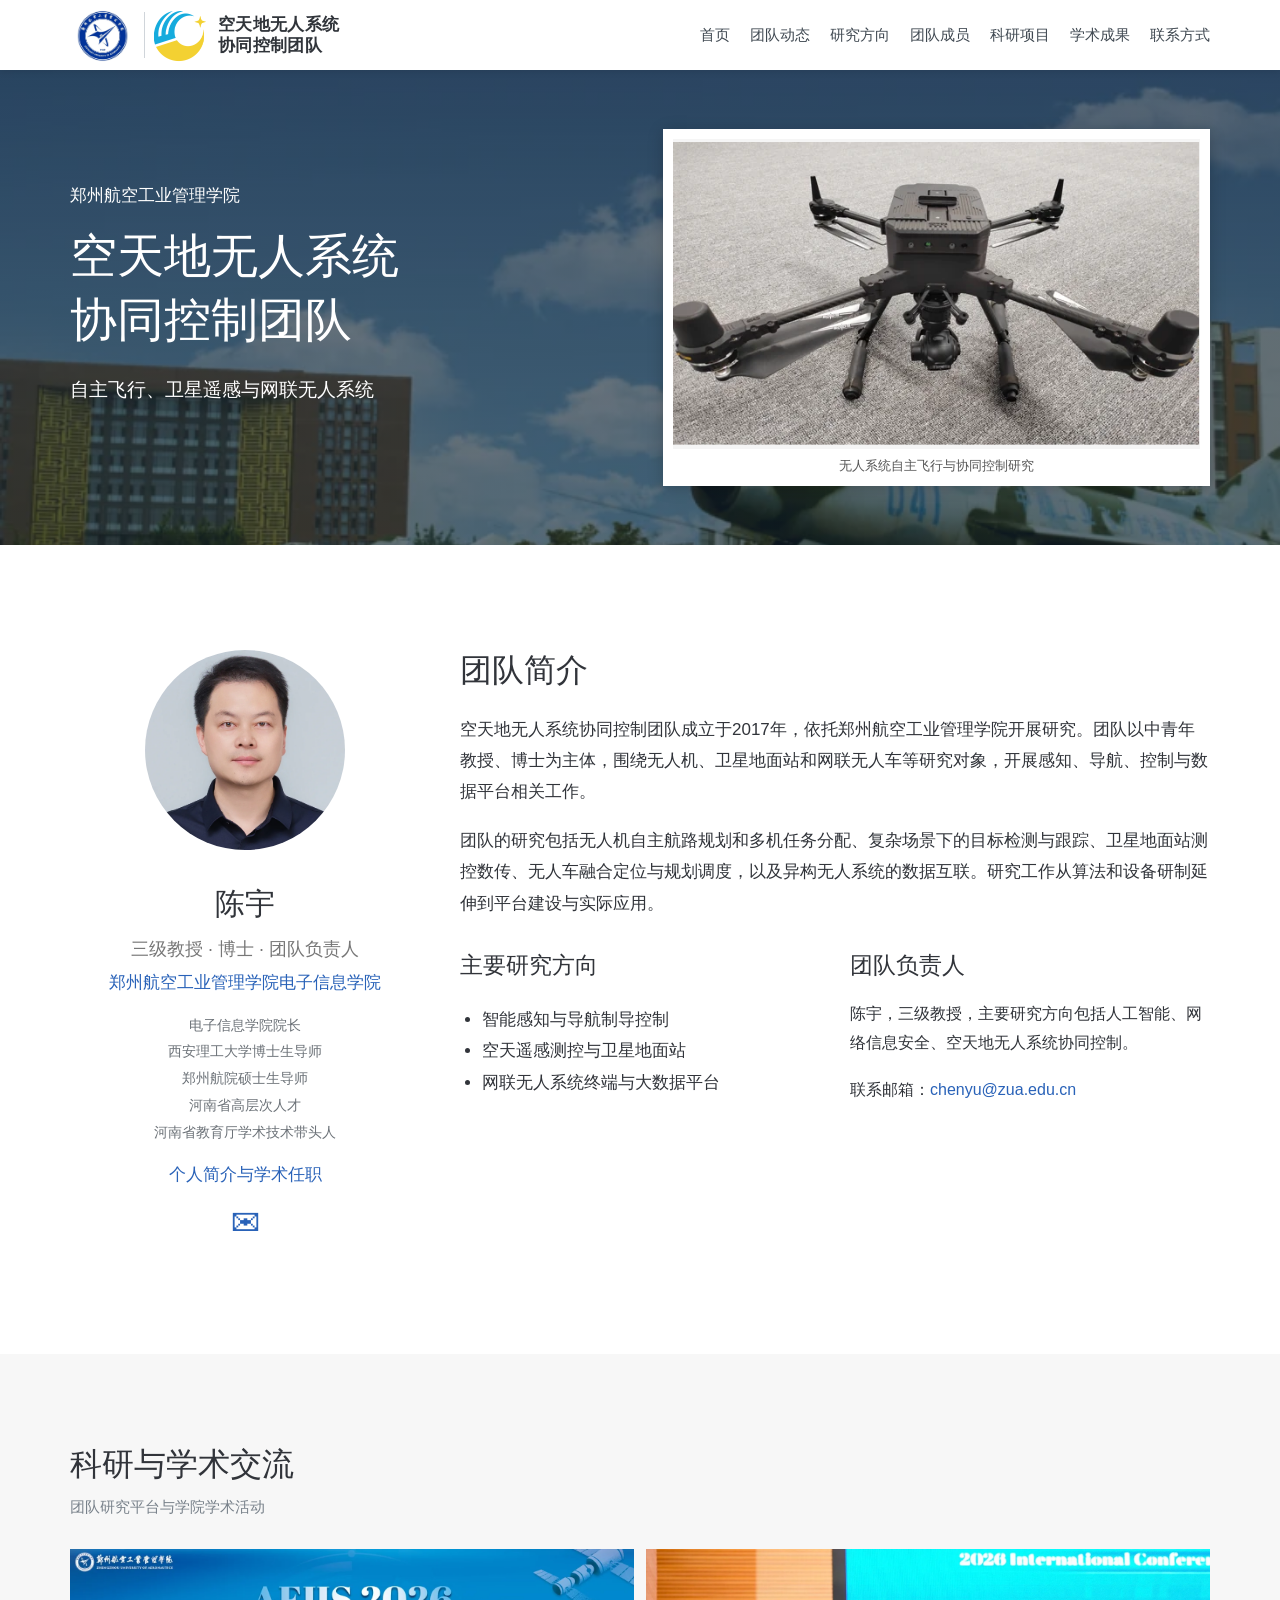
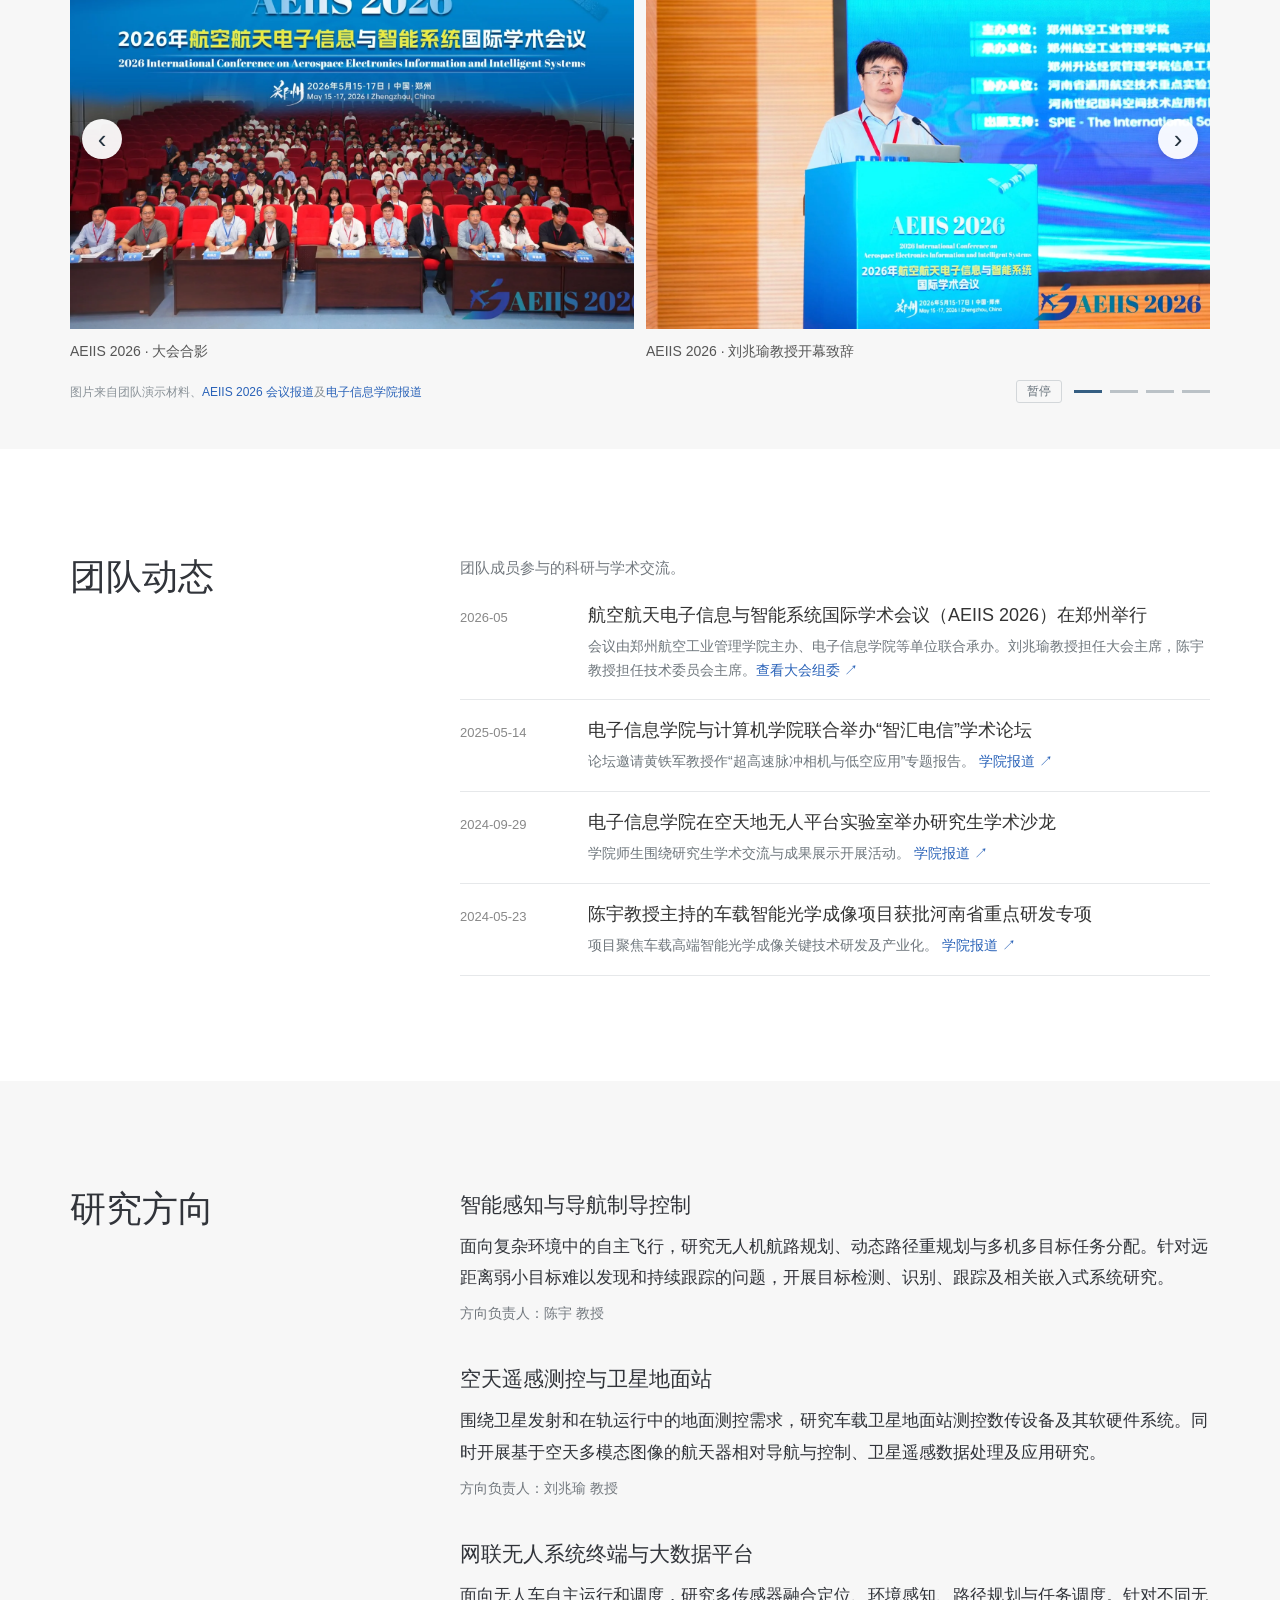
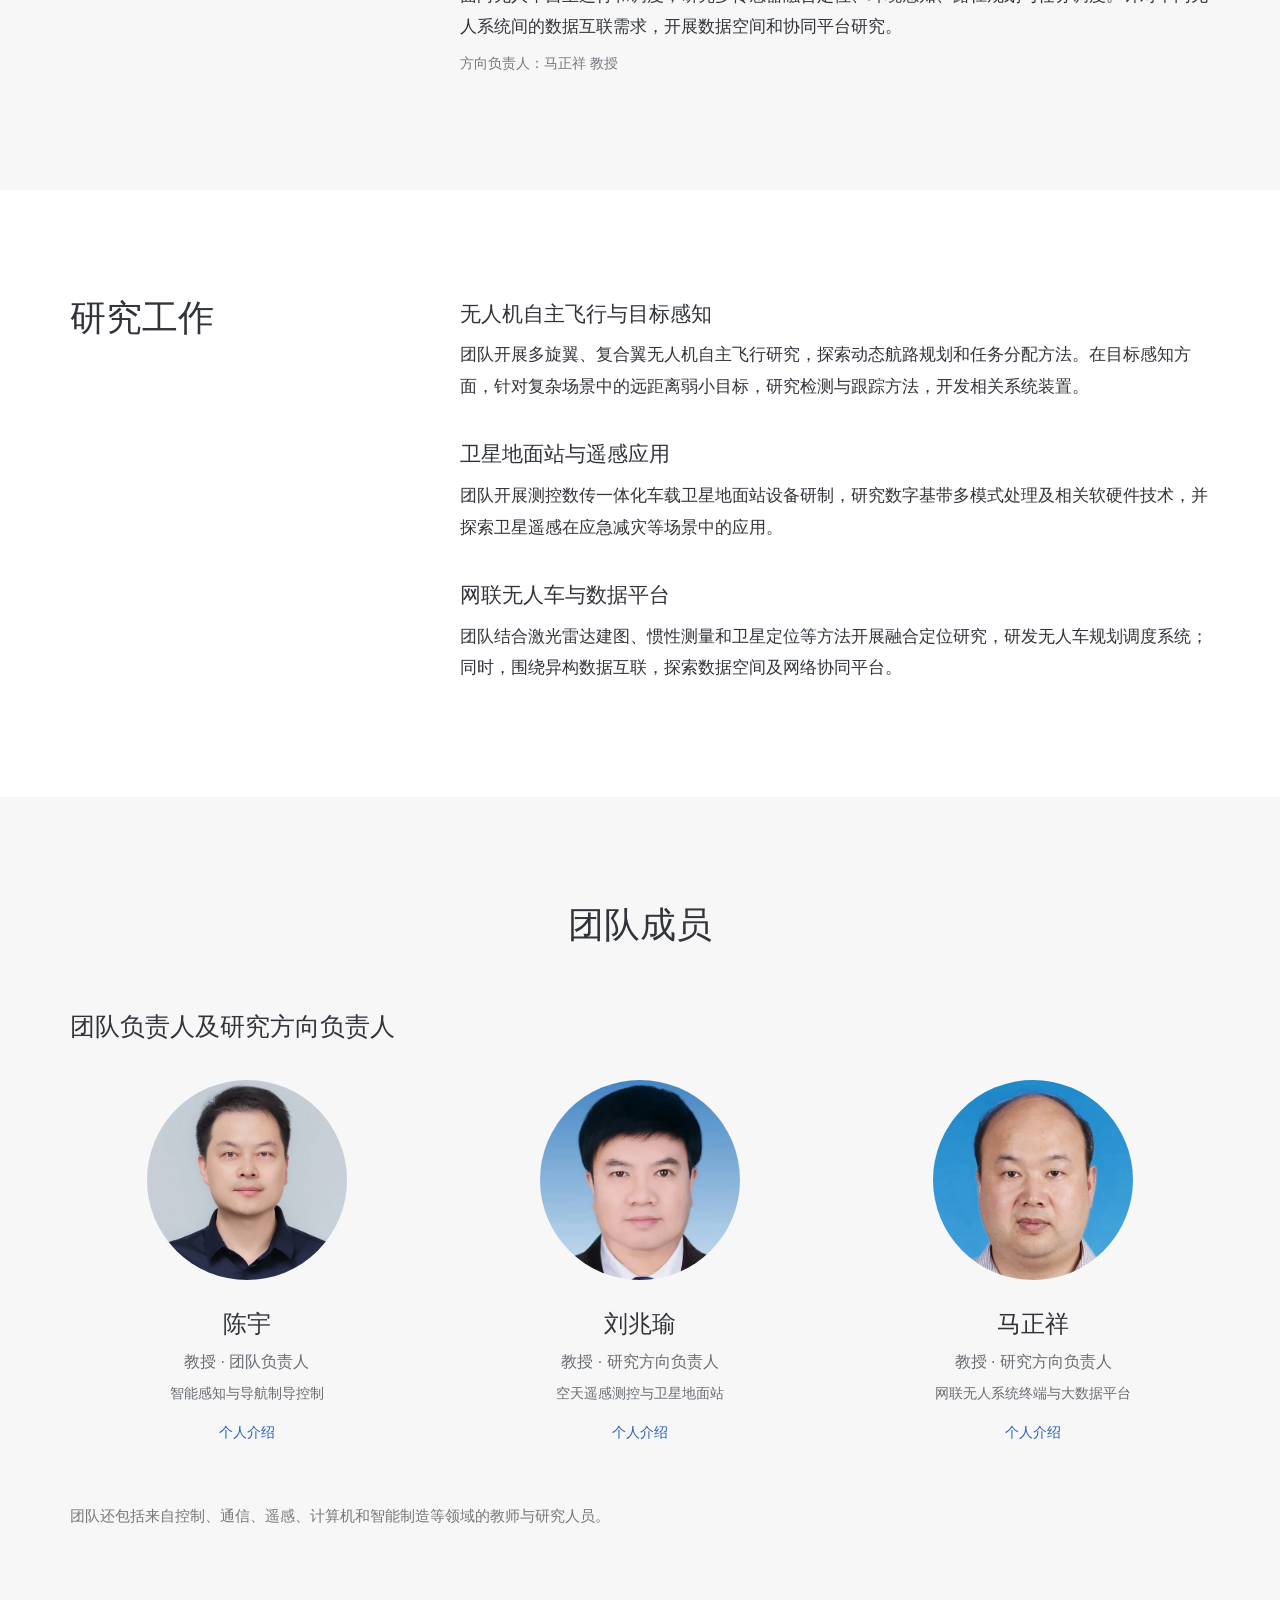
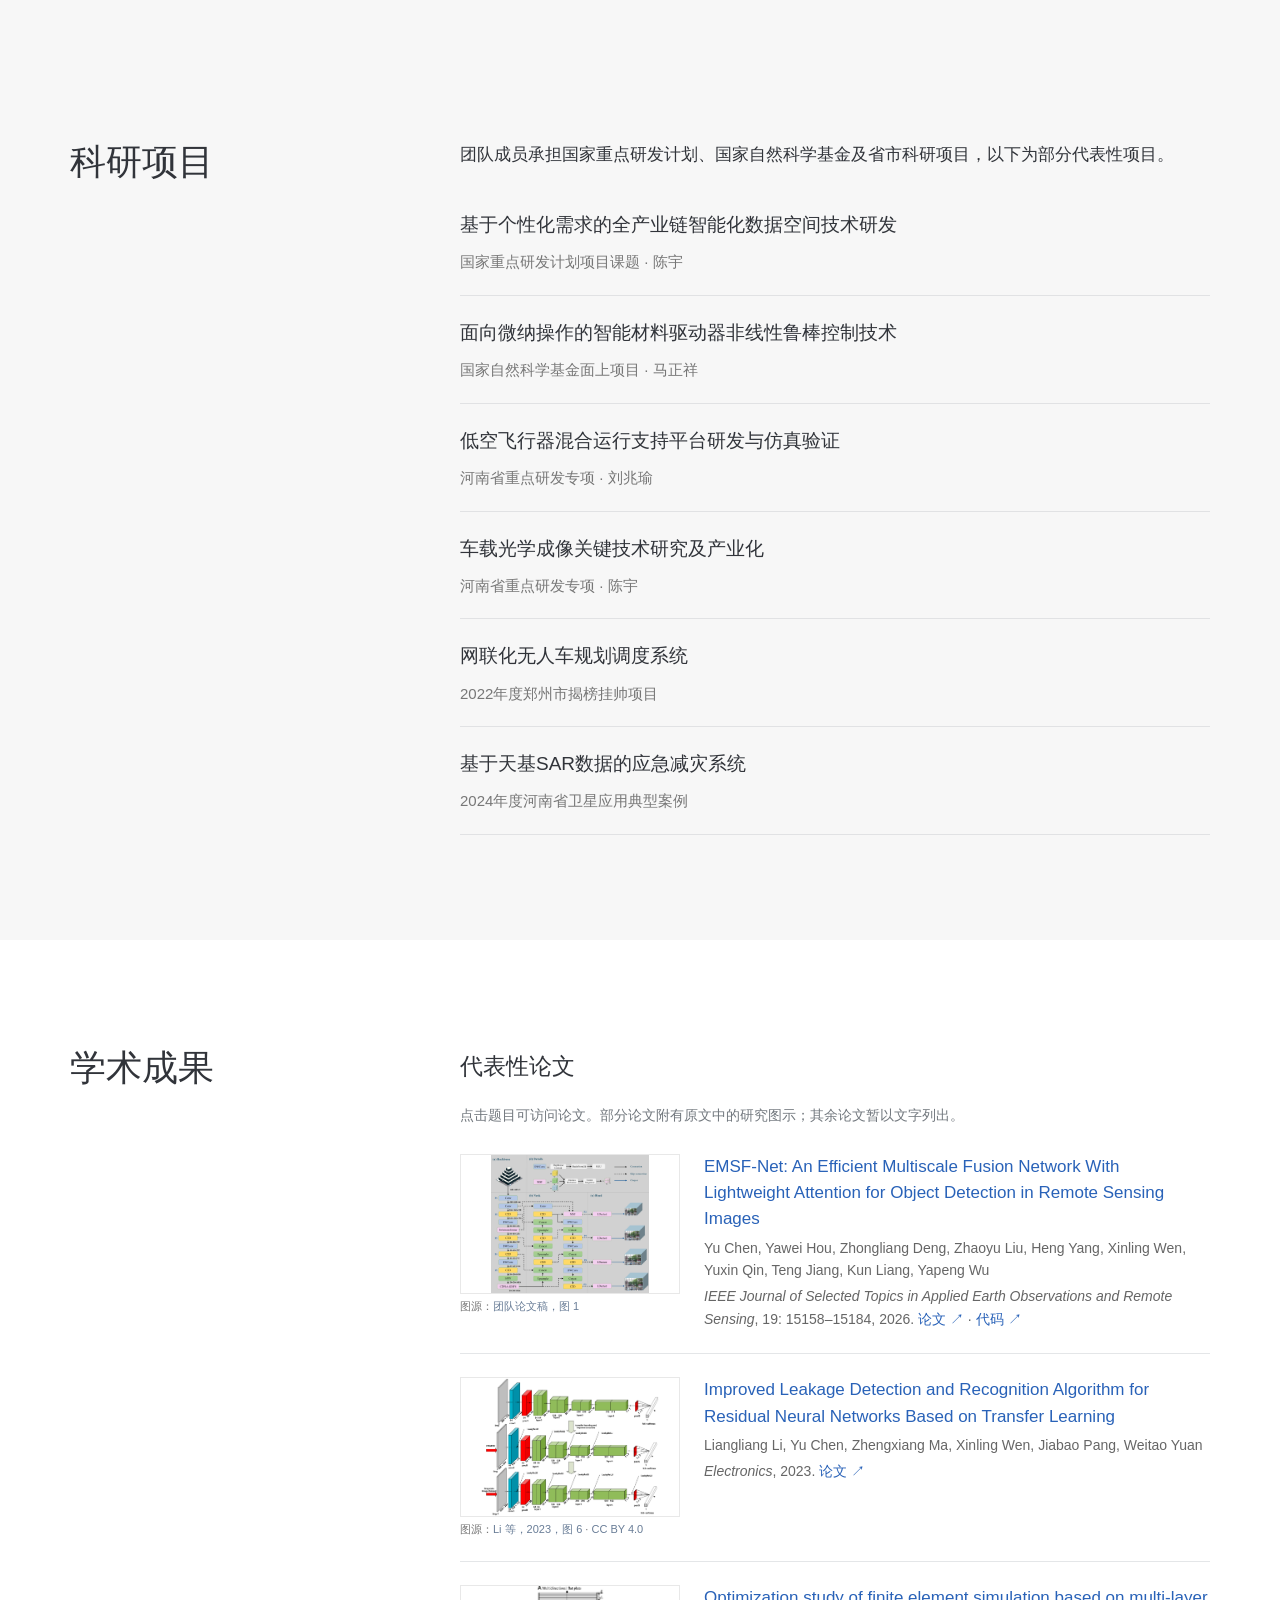
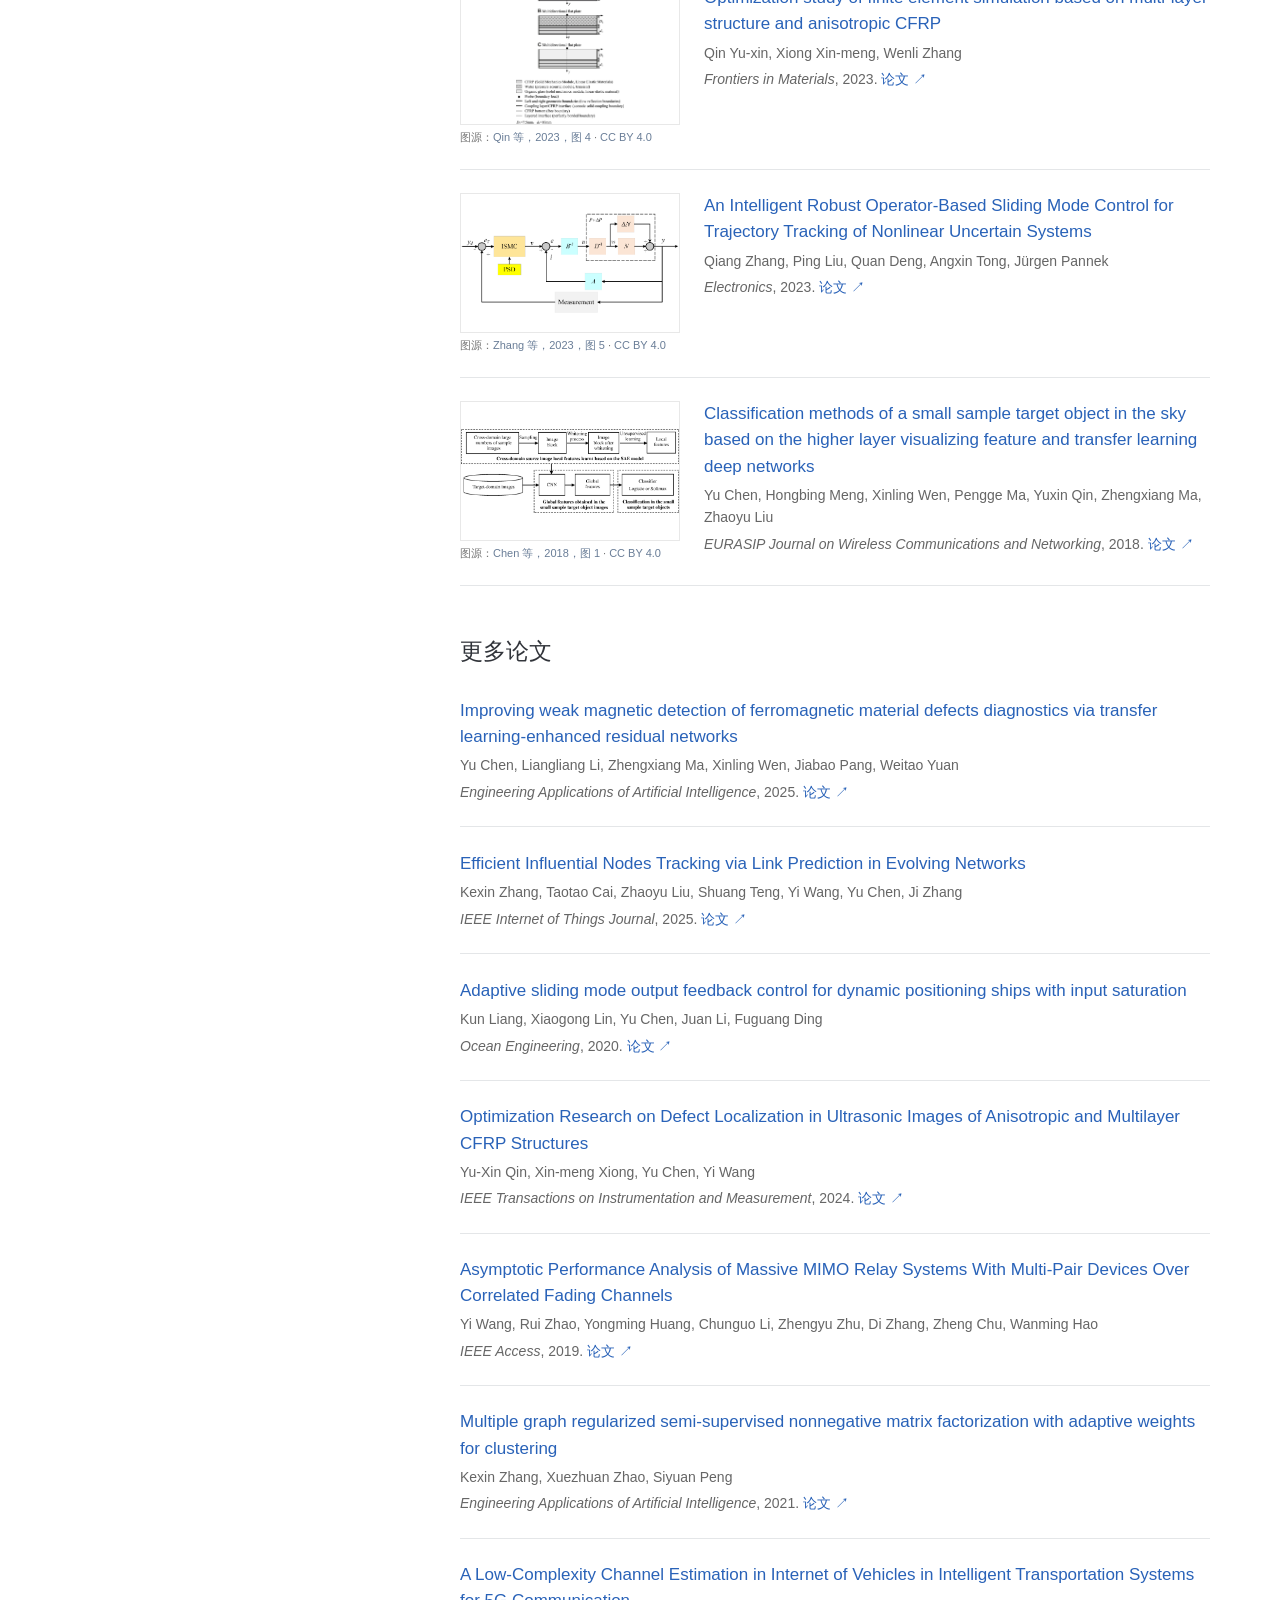
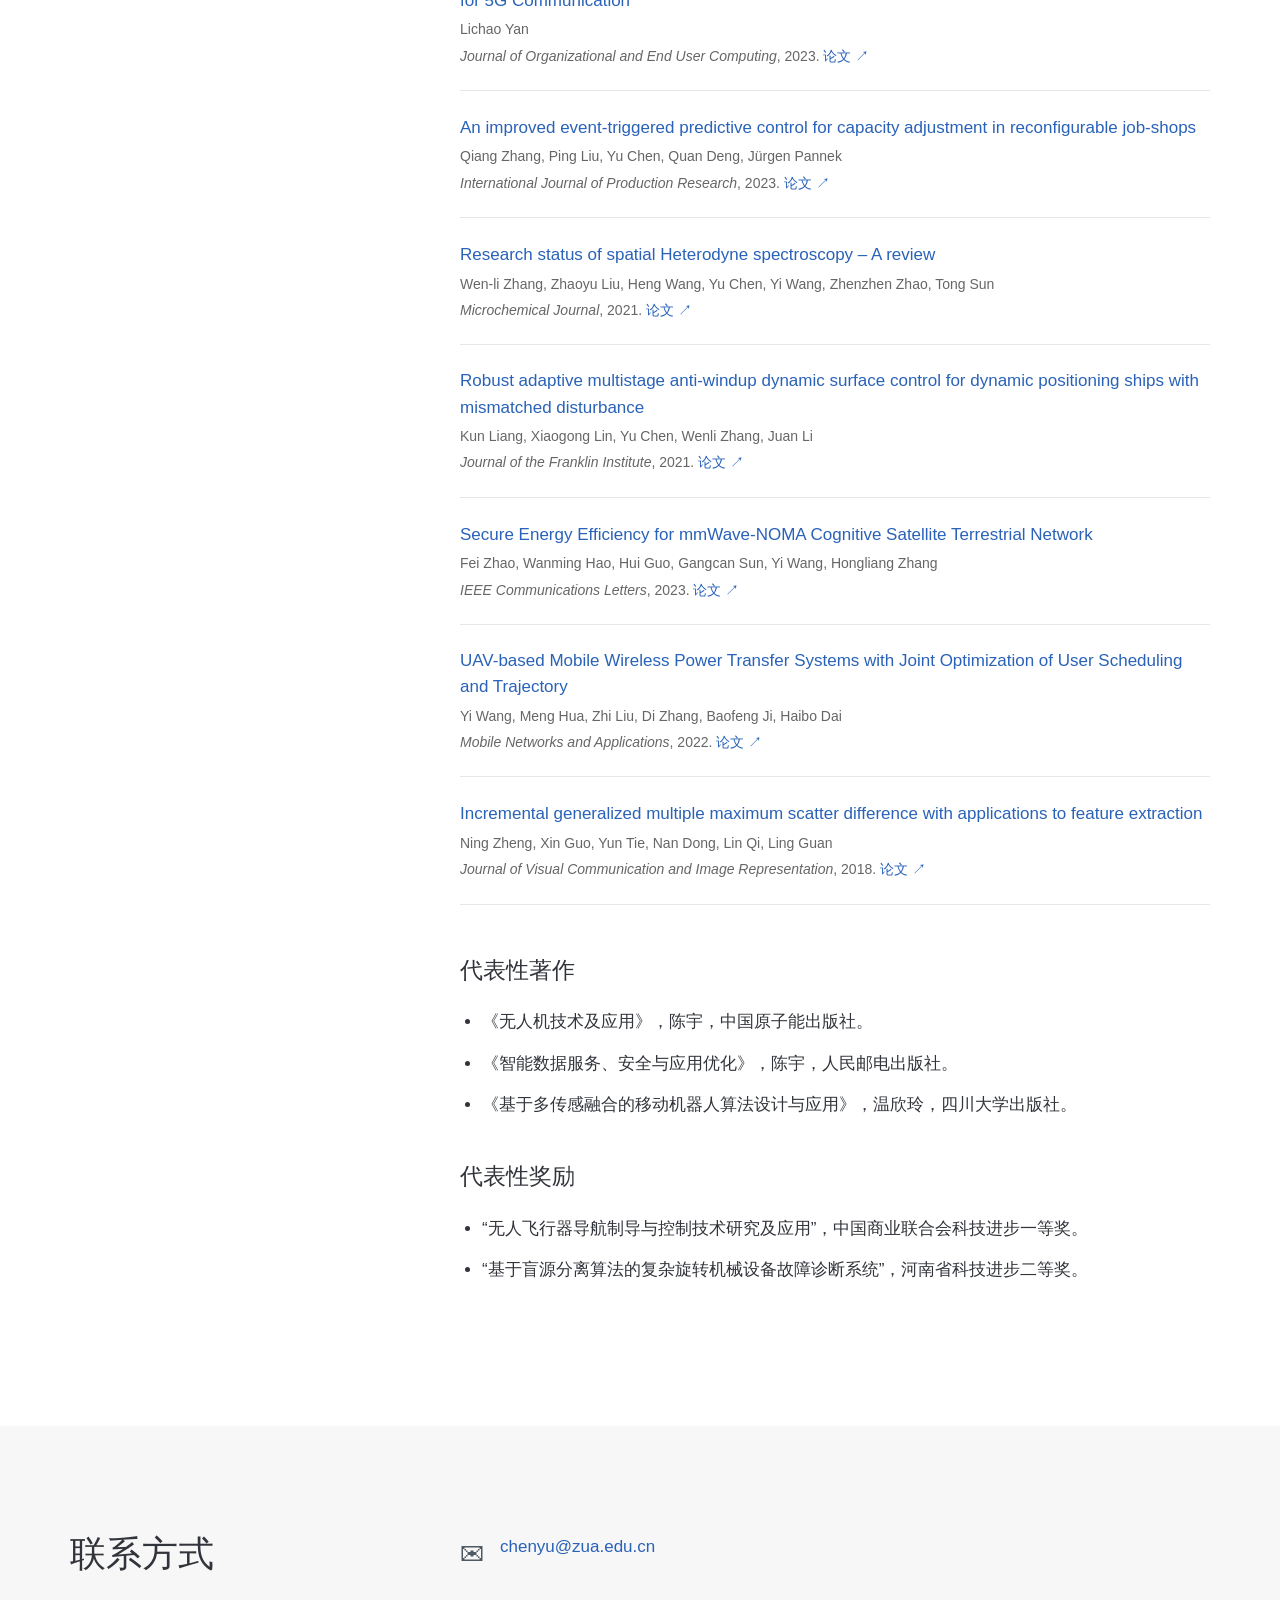
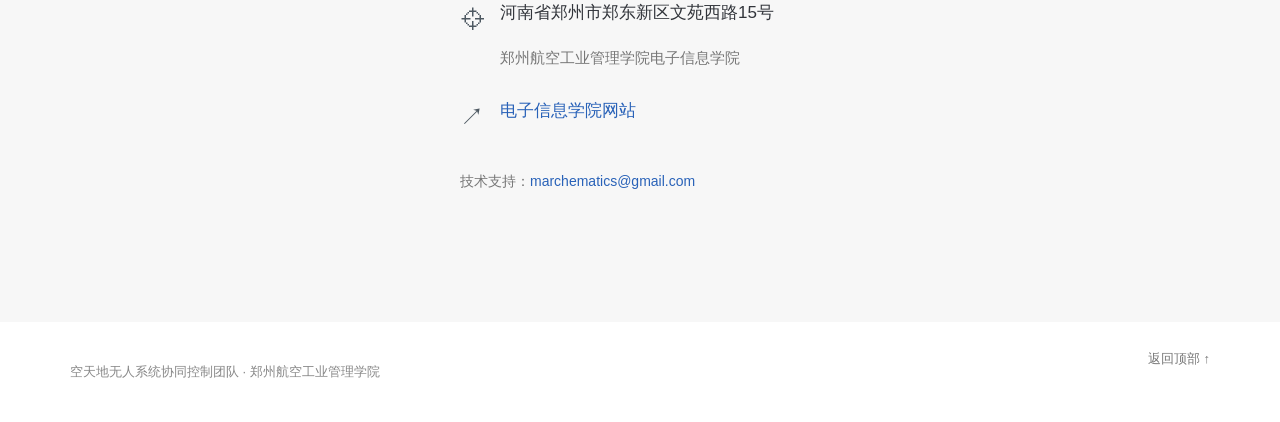
==== commit 1ad90ef0: "Optimize and preload website images" ====
--- a/index.html
+++ b/index.html
@@ -1,12 +1,12 @@
 <!doctype html>
-<html lang="zh-CN"><head><meta charset="utf-8"><meta name="viewport" content="width=device-width,initial-scale=1"><meta name="description" content="郑州航空工业管理学院空天地无人系统协同控制团队，开展智能感知、导航控制、卫星遥感和网联无人系统研究。"><title>空天地无人系统协同控制团队</title><link rel="stylesheet" href="style.1ef2412df3c8.css"></head>
+<html lang="zh-CN"><head><meta charset="utf-8"><meta name="viewport" content="width=device-width,initial-scale=1"><meta name="description" content="郑州航空工业管理学院空天地无人系统协同控制团队，开展智能感知、导航控制、卫星遥感和网联无人系统研究。"><title>空天地无人系统协同控制团队</title><link rel="stylesheet" href="style.96401e03da39.css"></head>
 <body id="top"><header class="site-header"><nav class="nav-wrap" aria-label="主导航"><a class="brand" href="#top" aria-label="郑州航空工业管理学院电子信息学院，空天地无人系统协同控制团队首页"><img class="university-emblem" src="assets/university-emblem.jpg" alt=""><span class="brand-divider" aria-hidden="true"></span><span class="college-emblem" aria-hidden="true"><img src="assets/college-identity.png" alt=""></span><span class="brand-title">空天地无人系统<br>协同控制团队</span></a><button class="menu-toggle" aria-controls="nav-links" aria-expanded="false" aria-label="展开导航">☰</button><div id="nav-links" class="nav-links"><a href="#about">首页</a><a href="#news">团队动态</a><a href="#research">研究方向</a><a href="#people">团队成员</a><a href="#projects">科研项目</a><a href="#publications">学术成果</a><a href="#contact">联系方式</a></div></nav></header>
-<main><section class="hero"><div class="hero-inner"><div class="hero-copy"><p class="hero-institution">郑州航空工业管理学院</p><h1>空天地无人系统<br>协同控制团队</h1><p>自主飞行、卫星遥感与网联无人系统</p></div><div class="hero-figure"><img src="assets/uav.png" alt="团队演示材料中的无人机平台"><p>无人系统自主飞行与协同控制研究</p></div></div></section>
-<section id="about" class="section about"><div class="container profile-layout"><div class="profile"><img src="assets/chen-yu.png" alt="陈宇教授"><h2>陈宇</h2><p>三级教授 · 博士 · 团队负责人</p><a href="https://dzxxxy.zua.edu.cn/" target="_blank" rel="noopener">郑州航空工业管理学院电子信息学院</a><ul class="profile-titles"><li>电子信息学院院长</li><li>西安理工大学博士生导师</li><li>郑州航院硕士生导师</li><li>河南省高层次人才</li><li>河南省教育厅学术技术带头人</li></ul><a class="profile-details" href="people/chen-yu.html">个人简介与学术任职</a><a class="profile-mail" href="mailto:chenyu@zua.edu.cn" aria-label="发送邮件至陈宇">✉</a></div><div class="profile-text"><h2>团队简介</h2><p>空天地无人系统协同控制团队成立于2017年，依托郑州航空工业管理学院开展研究。团队以中青年教授、博士为主体，围绕无人机、卫星地面站和网联无人车等研究对象，开展感知、导航、控制与数据平台相关工作。</p><p>团队的研究包括无人机自主航路规划和多机任务分配、复杂场景下的目标检测与跟踪、卫星地面站测控数传、无人车融合定位与规划调度，以及异构无人系统的数据互联。研究工作从算法和设备研制延伸到平台建设与实际应用。</p><div class="about-columns"><div><h3>主要研究方向</h3><ul><li>智能感知与导航制导控制</li><li>空天遥感测控与卫星地面站</li><li>网联无人系统终端与大数据平台</li></ul></div><div><h3>团队负责人</h3><p>陈宇，三级教授，主要研究方向包括人工智能、网络信息安全、空天地无人系统协同控制。</p><p>联系邮箱：<a href="mailto:chenyu@zua.edu.cn">chenyu@zua.edu.cn</a></p></div></div></div></div></section>
-<section class="gallery-section" aria-labelledby="gallery-heading"><div class="container"><div class="gallery-heading"><h2 id="gallery-heading">科研与学术交流</h2><p>团队研究平台与学院学术活动</p></div><div class="gallery" role="region" aria-roledescription="轮播图" aria-label="科研与学术交流照片" data-carousel><div class="gallery-slide" role="group" aria-roledescription="幻灯片" aria-label="第 1 张，共 4 张"><figure><img src="assets/aeiis-2026-group.jpg" alt="AEIIS 2026 国际学术会议合影" loading="lazy"><figcaption>AEIIS 2026 · 大会合影</figcaption></figure><figure><img src="assets/aeiis-2026-opening.jpg" alt="AEIIS 2026 大会主席刘兆瑜教授在开幕式致辞" loading="lazy"><figcaption>AEIIS 2026 · 刘兆瑜教授开幕致辞</figcaption></figure></div><div class="gallery-slide" role="group" aria-roledescription="幻灯片" aria-label="第 2 张，共 4 张" hidden><figure><img src="assets/forum-report-01.png" alt="智汇电信学术论坛专题报告现场" loading="lazy"><figcaption>“智汇电信”学术论坛 · 专题报告</figcaption></figure><figure><img src="assets/forum-report-02.png" alt="智汇电信学术论坛交流现场" loading="lazy"><figcaption>“智汇电信”学术论坛 · 师生交流</figcaption></figure></div><div class="gallery-slide" role="group" aria-roledescription="幻灯片" aria-label="第 3 张，共 4 张" hidden><figure><img src="assets/satellite-display.png" alt="团队演示材料中的卫星地面站天线" loading="lazy"><figcaption>卫星地面站天线</figcaption></figure><figure><img src="assets/vehicle.png" alt="团队演示材料中的网联无人车平台" loading="lazy"><figcaption>网联无人车终端</figcaption></figure></div><div class="gallery-slide" role="group" aria-roledescription="幻灯片" aria-label="第 4 张，共 4 张" hidden><figure><img src="assets/drone-folded.jpg" alt="团队演示材料中折叠状态的无人机设备" loading="lazy"><figcaption>无人机平台 · 折叠状态</figcaption></figure><figure><img src="assets/uav.png" alt="团队演示材料中展开状态的多旋翼无人机" loading="lazy"><figcaption>无人机平台 · 展开状态</figcaption></figure></div><button class="gallery-arrow previous" type="button" aria-label="上一组图片">‹</button><button class="gallery-arrow next" type="button" aria-label="下一组图片">›</button><div class="gallery-footer"><p>图片来自团队演示材料、<a href="https://aeiis.com/AEIIS_2026" target="_blank" rel="noopener">AEIIS 2026 会议报道</a>及<a href="https://dzxxxy.zua.edu.cn/info/1077/4293.htm" target="_blank" rel="noopener">电子信息学院报道</a></p><div class="gallery-controls"><button type="button" class="gallery-toggle" aria-label="暂停自动播放">暂停</button><div class="gallery-dots" aria-label="选择图片"><button type="button" aria-label="显示第 1 组" aria-current="true"></button><button type="button" aria-label="显示第 2 组"></button><button type="button" aria-label="显示第 3 组"></button><button type="button" aria-label="显示第 4 组"></button></div></div></div></div></div></section>
+<main><section class="hero"><div class="hero-inner"><div class="hero-copy"><p class="hero-institution">郑州航空工业管理学院</p><h1>空天地无人系统<br>协同控制团队</h1><p>自主飞行、卫星遥感与网联无人系统</p></div><div class="hero-figure"><img src="assets/optimized/uav.webp" alt="团队演示材料中的无人机平台" fetchpriority="high"><p>无人系统自主飞行与协同控制研究</p></div></div></section>
+<section id="about" class="section about"><div class="container profile-layout"><div class="profile"><img src="assets/optimized/chen-yu.webp" alt="陈宇教授"><h2>陈宇</h2><p>三级教授 · 博士 · 团队负责人</p><a href="https://dzxxxy.zua.edu.cn/" target="_blank" rel="noopener">郑州航空工业管理学院电子信息学院</a><ul class="profile-titles"><li>电子信息学院院长</li><li>西安理工大学博士生导师</li><li>郑州航院硕士生导师</li><li>河南省高层次人才</li><li>河南省教育厅学术技术带头人</li></ul><a class="profile-details" href="people/chen-yu.html">个人简介与学术任职</a><a class="profile-mail" href="mailto:chenyu@zua.edu.cn" aria-label="发送邮件至陈宇">✉</a></div><div class="profile-text"><h2>团队简介</h2><p>空天地无人系统协同控制团队成立于2017年，依托郑州航空工业管理学院开展研究。团队以中青年教授、博士为主体，围绕无人机、卫星地面站和网联无人车等研究对象，开展感知、导航、控制与数据平台相关工作。</p><p>团队的研究包括无人机自主航路规划和多机任务分配、复杂场景下的目标检测与跟踪、卫星地面站测控数传、无人车融合定位与规划调度，以及异构无人系统的数据互联。研究工作从算法和设备研制延伸到平台建设与实际应用。</p><div class="about-columns"><div><h3>主要研究方向</h3><ul><li>智能感知与导航制导控制</li><li>空天遥感测控与卫星地面站</li><li>网联无人系统终端与大数据平台</li></ul></div><div><h3>团队负责人</h3><p>陈宇，三级教授，主要研究方向包括人工智能、网络信息安全、空天地无人系统协同控制。</p><p>联系邮箱：<a href="mailto:chenyu@zua.edu.cn">chenyu@zua.edu.cn</a></p></div></div></div></div></section>
+<section class="gallery-section" aria-labelledby="gallery-heading"><div class="container"><div class="gallery-heading"><h2 id="gallery-heading">科研与学术交流</h2><p>团队研究平台与学院学术活动</p></div><div class="gallery" role="region" aria-roledescription="轮播图" aria-label="科研与学术交流照片" data-carousel><div class="gallery-slide" role="group" aria-roledescription="幻灯片" aria-label="第 1 张，共 4 张"><figure><img src="assets/optimized/aeiis-2026-group.webp" alt="AEIIS 2026 国际学术会议合影" loading="lazy"><figcaption>AEIIS 2026 · 大会合影</figcaption></figure><figure><img src="assets/optimized/aeiis-2026-opening.webp" alt="AEIIS 2026 大会主席刘兆瑜教授在开幕式致辞" loading="lazy"><figcaption>AEIIS 2026 · 刘兆瑜教授开幕致辞</figcaption></figure></div><div class="gallery-slide" role="group" aria-roledescription="幻灯片" aria-label="第 2 张，共 4 张" hidden><figure><img src="assets/optimized/forum-report-01.webp" alt="智汇电信学术论坛专题报告现场" loading="lazy"><figcaption>“智汇电信”学术论坛 · 专题报告</figcaption></figure><figure><img src="assets/optimized/forum-report-02.webp" alt="智汇电信学术论坛交流现场" loading="lazy"><figcaption>“智汇电信”学术论坛 · 师生交流</figcaption></figure></div><div class="gallery-slide" role="group" aria-roledescription="幻灯片" aria-label="第 3 张，共 4 张" hidden><figure><img src="assets/optimized/satellite-display.webp" alt="团队演示材料中的卫星地面站天线" loading="lazy"><figcaption>卫星地面站天线</figcaption></figure><figure><img src="assets/optimized/vehicle.webp" alt="团队演示材料中的网联无人车平台" loading="lazy"><figcaption>网联无人车终端</figcaption></figure></div><div class="gallery-slide" role="group" aria-roledescription="幻灯片" aria-label="第 4 张，共 4 张" hidden><figure><img src="assets/optimized/drone-folded.webp" alt="团队演示材料中折叠状态的无人机设备" loading="lazy"><figcaption>无人机平台 · 折叠状态</figcaption></figure><figure><img src="assets/optimized/uav.webp" alt="团队演示材料中展开状态的多旋翼无人机" loading="lazy"><figcaption>无人机平台 · 展开状态</figcaption></figure></div><button class="gallery-arrow previous" type="button" aria-label="上一组图片">‹</button><button class="gallery-arrow next" type="button" aria-label="下一组图片">›</button><p class="gallery-status" role="status" hidden></p><div class="gallery-footer"><p>图片来自团队演示材料、<a href="https://aeiis.com/AEIIS_2026" target="_blank" rel="noopener">AEIIS 2026 会议报道</a>及<a href="https://dzxxxy.zua.edu.cn/info/1077/4293.htm" target="_blank" rel="noopener">电子信息学院报道</a></p><div class="gallery-controls"><button type="button" class="gallery-toggle" aria-label="暂停自动播放">暂停</button><div class="gallery-dots" aria-label="选择图片"><button type="button" aria-label="显示第 1 组" aria-current="true"></button><button type="button" aria-label="显示第 2 组"></button><button type="button" aria-label="显示第 3 组"></button><button type="button" aria-label="显示第 4 组"></button></div></div></div></div></div></section>
 <section id="news" class="section news-section"><div class="container section-layout"><div class="section-heading"><h2>团队动态</h2></div><div class="section-content"><p class="news-intro">团队成员参与的科研与学术交流。</p><div class="news-list"><article><time datetime="2026-05-15">2026-05</time><div><h3><a href="https://aeiis.com/AEIIS_2026" target="_blank" rel="noopener">航空航天电子信息与智能系统国际学术会议（AEIIS 2026）在郑州举行</a></h3><p>会议由郑州航空工业管理学院主办、电子信息学院等单位联合承办。刘兆瑜教授担任大会主席，陈宇教授担任技术委员会主席。<a href="https://www.keoaeic.org/meeting/RJUJMU.html" target="_blank" rel="noopener">查看大会组委 ↗</a></p></div></article><article><time datetime="2025-05-14">2025-05-14</time><div><h3><a href="https://dzxxxy.zua.edu.cn/info/1077/4293.htm" target="_blank" rel="noopener">电子信息学院与计算机学院联合举办“智汇电信”学术论坛</a></h3><p>论坛邀请黄铁军教授作“超高速脉冲相机与低空应用”专题报告。 <a href="https://dzxxxy.zua.edu.cn/info/1077/4293.htm" target="_blank" rel="noopener">学院报道 ↗</a></p></div></article><article><time datetime="2024-09-29">2024-09-29</time><div><h3><a href="https://dzxxxy.zua.edu.cn/info/1077/4023.htm" target="_blank" rel="noopener">电子信息学院在空天地无人平台实验室举办研究生学术沙龙</a></h3><p>学院师生围绕研究生学术交流与成果展示开展活动。 <a href="https://dzxxxy.zua.edu.cn/info/1077/4023.htm" target="_blank" rel="noopener">学院报道 ↗</a></p></div></article><article><time datetime="2024-05-23">2024-05-23</time><div><h3><a href="https://dzxxxy.zua.edu.cn/info/1077/3912.htm" target="_blank" rel="noopener">陈宇教授主持的车载智能光学成像项目获批河南省重点研发专项</a></h3><p>项目聚焦车载高端智能光学成像关键技术研发及产业化。 <a href="https://dzxxxy.zua.edu.cn/info/1077/3912.htm" target="_blank" rel="noopener">学院报道 ↗</a></p></div></article></div></div></div></section>
 <section id="research" class="section alt"><div class="container section-layout"><div class="section-heading"><h2>研究方向</h2></div><div class="section-content research-list"><article><h3>智能感知与导航制导控制</h3><p>面向复杂环境中的自主飞行，研究无人机航路规划、动态路径重规划与多机多目标任务分配。针对远距离弱小目标难以发现和持续跟踪的问题，开展目标检测、识别、跟踪及相关嵌入式系统研究。</p><p class="subtle">方向负责人：陈宇 教授</p></article><article><h3>空天遥感测控与卫星地面站</h3><p>围绕卫星发射和在轨运行中的地面测控需求，研究车载卫星地面站测控数传设备及其软硬件系统。同时开展基于空天多模态图像的航天器相对导航与控制、卫星遥感数据处理及应用研究。</p><p class="subtle">方向负责人：刘兆瑜 教授</p></article><article><h3>网联无人系统终端与大数据平台</h3><p>面向无人车自主运行和调度，研究多传感器融合定位、环境感知、路径规划与任务调度。针对不同无人系统间的数据互联需求，开展数据空间和协同平台研究。</p><p class="subtle">方向负责人：马正祥 教授</p></article></div></div></section>
-<section class="section" id="work"><div class="container section-layout"><div class="section-heading"><h2>研究工作</h2></div><div class="section-content research-list"><article><h3>无人机自主飞行与目标感知</h3><p>团队开展多旋翼、复合翼无人机自主飞行研究，探索动态航路规划和任务分配方法。在目标感知方面，针对复杂场景中的远距离弱小目标，研究检测与跟踪方法，开发相关系统装置。</p></article><article><h3>卫星地面站与遥感应用</h3><p>团队开展测控数传一体化车载卫星地面站设备研制，研究数字基带多模式处理及相关软硬件技术，并探索卫星遥感在应急减灾等场景中的应用。</p></article><article><h3>网联无人车与数据平台</h3><p>团队结合激光雷达建图、惯性测量和卫星定位等方法开展融合定位研究，研发无人车规划调度系统；同时，围绕异构数据互联，探索数据空间及网络协同平台。</p></article></div></div></section><section id="people" class="section alt"><div class="container"><h2 class="center-title">团队成员</h2><h3 class="group-title">团队负责人及研究方向负责人</h3><div class="people-grid"><article class="person"><a href="people/chen-yu.html" aria-label="查看陈宇教授个人介绍"><img src="assets/chen-yu.png" alt="陈宇教授" loading="lazy"></a><h3><a href="people/chen-yu.html">陈宇</a></h3><p>教授 · 团队负责人</p><p class="subtle">智能感知与导航制导控制</p><p><a class="person-detail-link" href="people/chen-yu.html">个人介绍</a></p></article><article class="person"><a href="people/liu-zhaoyu.html" aria-label="查看刘兆瑜教授个人介绍"><img src="assets/liu-zhaoyu.png" alt="刘兆瑜教授" loading="lazy"></a><h3><a href="people/liu-zhaoyu.html">刘兆瑜</a></h3><p>教授 · 研究方向负责人</p><p class="subtle">空天遥感测控与卫星地面站</p><p><a class="person-detail-link" href="people/liu-zhaoyu.html">个人介绍</a></p></article><article class="person"><a href="people/ma-zhengxiang.html" aria-label="查看马正祥教授个人介绍"><img src="assets/ma-zhengxiang.jpg" alt="马正祥教授" loading="lazy"></a><h3><a href="people/ma-zhengxiang.html">马正祥</a></h3><p>教授 · 研究方向负责人</p><p class="subtle">网联无人系统终端与大数据平台</p><p><a class="person-detail-link" href="people/ma-zhengxiang.html">个人介绍</a></p></article></div><p class="people-note">团队还包括来自控制、通信、遥感、计算机和智能制造等领域的教师与研究人员。</p></div></section>
+<section class="section" id="work"><div class="container section-layout"><div class="section-heading"><h2>研究工作</h2></div><div class="section-content research-list"><article><h3>无人机自主飞行与目标感知</h3><p>团队开展多旋翼、复合翼无人机自主飞行研究，探索动态航路规划和任务分配方法。在目标感知方面，针对复杂场景中的远距离弱小目标，研究检测与跟踪方法，开发相关系统装置。</p></article><article><h3>卫星地面站与遥感应用</h3><p>团队开展测控数传一体化车载卫星地面站设备研制，研究数字基带多模式处理及相关软硬件技术，并探索卫星遥感在应急减灾等场景中的应用。</p></article><article><h3>网联无人车与数据平台</h3><p>团队结合激光雷达建图、惯性测量和卫星定位等方法开展融合定位研究，研发无人车规划调度系统；同时，围绕异构数据互联，探索数据空间及网络协同平台。</p></article></div></div></section><section id="people" class="section alt"><div class="container"><h2 class="center-title">团队成员</h2><h3 class="group-title">团队负责人及研究方向负责人</h3><div class="people-grid"><article class="person"><a href="people/chen-yu.html" aria-label="查看陈宇教授个人介绍"><img src="assets/optimized/chen-yu.webp" alt="陈宇教授" loading="lazy"></a><h3><a href="people/chen-yu.html">陈宇</a></h3><p>教授 · 团队负责人</p><p class="subtle">智能感知与导航制导控制</p><p><a class="person-detail-link" href="people/chen-yu.html">个人介绍</a></p></article><article class="person"><a href="people/liu-zhaoyu.html" aria-label="查看刘兆瑜教授个人介绍"><img src="assets/optimized/liu-zhaoyu.webp" alt="刘兆瑜教授" loading="lazy"></a><h3><a href="people/liu-zhaoyu.html">刘兆瑜</a></h3><p>教授 · 研究方向负责人</p><p class="subtle">空天遥感测控与卫星地面站</p><p><a class="person-detail-link" href="people/liu-zhaoyu.html">个人介绍</a></p></article><article class="person"><a href="people/ma-zhengxiang.html" aria-label="查看马正祥教授个人介绍"><img src="assets/optimized/ma-zhengxiang.webp" alt="马正祥教授" loading="lazy"></a><h3><a href="people/ma-zhengxiang.html">马正祥</a></h3><p>教授 · 研究方向负责人</p><p class="subtle">网联无人系统终端与大数据平台</p><p><a class="person-detail-link" href="people/ma-zhengxiang.html">个人介绍</a></p></article></div><p class="people-note">团队还包括来自控制、通信、遥感、计算机和智能制造等领域的教师与研究人员。</p></div></section>
 <section id="projects" class="section alt"><div class="container section-layout"><div class="section-heading"><h2>科研项目</h2></div><div class="section-content"><p>团队成员承担国家重点研发计划、国家自然科学基金及省市科研项目，以下为部分代表性项目。</p><div class="item-list"><article><h3>基于个性化需求的全产业链智能化数据空间技术研发</h3><p>国家重点研发计划项目课题 · 陈宇</p></article><article><h3>面向微纳操作的智能材料驱动器非线性鲁棒控制技术</h3><p>国家自然科学基金面上项目 · 马正祥</p></article><article><h3>低空飞行器混合运行支持平台研发与仿真验证</h3><p>河南省重点研发专项 · 刘兆瑜</p></article><article><h3>车载光学成像关键技术研究及产业化</h3><p>河南省重点研发专项 · 陈宇</p></article><article><h3>网联化无人车规划调度系统</h3><p>2022年度郑州市揭榜挂帅项目</p></article><article><h3>基于天基SAR数据的应急减灾系统</h3><p>2024年度河南省卫星应用典型案例</p></article></div></div></div></section>
 <section id="publications" class="section"><div class="container section-layout"><div class="section-heading"><h2>学术成果</h2></div><div class="section-content"><h3 class="content-heading">代表性论文</h3><p class="subtle publication-note">点击题目可访问论文。部分论文附有原文中的研究图示；其余论文暂以文字列出。</p><ol class="publications illustrated-papers"><li class="paper-with-figure"><figure class="paper-figure"><a href="https://doi.org/10.1109/JSTARS.2026.3687004" target="_blank" rel="noopener" aria-label="阅读论文：EMSF-Net: An Efficient Multiscale Fusion Network With Lightweight Attention for Object Detection in Remote Sensing Images"><img src="assets/papers/emsf-net.png" alt="EMSF-Net 的完整网络架构，展示骨干网络、特征融合和检测头" loading="lazy"></a><figcaption>图源：<a href="https://doi.org/10.1109/JSTARS.2026.3687004" target="_blank" rel="noopener">团队论文稿，图 1</a></figcaption></figure><div class="paper-info"><a class="paper-title" href="https://doi.org/10.1109/JSTARS.2026.3687004" target="_blank" rel="noopener">EMSF-Net: An Efficient Multiscale Fusion Network With Lightweight Attention for Object Detection in Remote Sensing Images</a><span class="paper-authors">Yu Chen, Yawei Hou, Zhongliang Deng, Zhaoyu Liu, Heng Yang, Xinling Wen, Yuxin Qin, Teng Jiang, Kun Liang, Yapeng Wu</span><span class="paper-venue"><em>IEEE Journal of Selected Topics in Applied Earth Observations and Remote Sensing</em>, 19: 15158–15184, 2026. <a href="https://doi.org/10.1109/JSTARS.2026.3687004" target="_blank" rel="noopener">论文 ↗</a> · <a href="https://github.com/Yawei-Hou/EMSF-Net" target="_blank" rel="noopener">代码 ↗</a></span></div></li><li class="paper-with-figure"><figure class="paper-figure"><a href="https://doi.org/10.3390/electronics12204378" target="_blank" rel="noopener" aria-label="阅读论文：Improved Leakage Detection and Recognition Algorithm for Residual Neural Networks Based on Transfer Learning"><img src="assets/papers/leakage-resnet.png" alt="论文第6图：基于迁移学习的改进残差网络结构" loading="lazy"></a><figcaption>图源：<a href="https://doi.org/10.3390/electronics12204378" target="_blank" rel="noopener">Li 等，2023，图 6</a> · <a href="https://creativecommons.org/licenses/by/4.0/" target="_blank" rel="noopener">CC BY 4.0</a></figcaption></figure><div class="paper-info"><a class="paper-title" href="https://doi.org/10.3390/electronics12204378" target="_blank" rel="noopener">Improved Leakage Detection and Recognition Algorithm for Residual Neural Networks Based on Transfer Learning</a><span class="paper-authors">Liangliang Li, Yu Chen, Zhengxiang Ma, Xinling Wen, Jiabao Pang, Weitao Yuan</span><span class="paper-venue"><em>Electronics</em>, 2023. <a href="https://doi.org/10.3390/electronics12204378" target="_blank" rel="noopener">论文 ↗</a></span></div></li><li class="paper-with-figure"><figure class="paper-figure"><a href="https://doi.org/10.3389/fmats.2023.1288846" target="_blank" rel="noopener" aria-label="阅读论文：Optimization study of finite element simulation based on multi-layer structure and anisotropic CFRP"><img src="assets/papers/cfrp-model.webp" alt="论文第4图：不同耦合条件下复合材料试件有限元模型" loading="lazy"></a><figcaption>图源：<a href="https://doi.org/10.3389/fmats.2023.1288846" target="_blank" rel="noopener">Qin 等，2023，图 4</a> · <a href="https://creativecommons.org/licenses/by/4.0/" target="_blank" rel="noopener">CC BY 4.0</a></figcaption></figure><div class="paper-info"><a class="paper-title" href="https://doi.org/10.3389/fmats.2023.1288846" target="_blank" rel="noopener">Optimization study of finite element simulation based on multi-layer structure and anisotropic CFRP</a><span class="paper-authors">Qin Yu-xin, Xiong Xin-meng, Wenli Zhang</span><span class="paper-venue"><em>Frontiers in Materials</em>, 2023. <a href="https://doi.org/10.3389/fmats.2023.1288846" target="_blank" rel="noopener">论文 ↗</a></span></div></li><li class="paper-with-figure"><figure class="paper-figure"><a href="https://doi.org/10.3390/electronics12163379" target="_blank" rel="noopener" aria-label="阅读论文：An Intelligent Robust Operator-Based Sliding Mode Control for Trajectory Tracking of Nonlinear Uncertain Systems"><img src="assets/papers/robust-control.png" alt="论文第5图：结合粒子群优化的鲁棒轨迹跟踪控制框图" loading="lazy"></a><figcaption>图源：<a href="https://doi.org/10.3390/electronics12163379" target="_blank" rel="noopener">Zhang 等，2023，图 5</a> · <a href="https://creativecommons.org/licenses/by/4.0/" target="_blank" rel="noopener">CC BY 4.0</a></figcaption></figure><div class="paper-info"><a class="paper-title" href="https://doi.org/10.3390/electronics12163379" target="_blank" rel="noopener">An Intelligent Robust Operator-Based Sliding Mode Control for Trajectory Tracking of Nonlinear Uncertain Systems</a><span class="paper-authors">Qiang Zhang, Ping Liu, Quan Deng, Angxin Tong, Jürgen Pannek</span><span class="paper-venue"><em>Electronics</em>, 2023. <a href="https://doi.org/10.3390/electronics12163379" target="_blank" rel="noopener">论文 ↗</a></span></div></li><li class="paper-with-figure"><figure class="paper-figure"><a href="https://doi.org/10.1186/s13638-018-1133-2" target="_blank" rel="noopener" aria-label="阅读论文：Classification methods of a small sample target object in the sky based on the higher layer visualizing feature and transfer learning deep networks"><img src="assets/papers/sky-classification.png" alt="论文第1图：小样本空中目标分类算法框架" loading="lazy"></a><figcaption>图源：<a href="https://doi.org/10.1186/s13638-018-1133-2" target="_blank" rel="noopener">Chen 等，2018，图 1</a> · <a href="https://creativecommons.org/licenses/by/4.0/" target="_blank" rel="noopener">CC BY 4.0</a></figcaption></figure><div class="paper-info"><a class="paper-title" href="https://doi.org/10.1186/s13638-018-1133-2" target="_blank" rel="noopener">Classification methods of a small sample target object in the sky based on the higher layer visualizing feature and transfer learning deep networks</a><span class="paper-authors">Yu Chen, Hongbing Meng, Xinling Wen, Pengge Ma, Yuxin Qin, Zhengxiang Ma, Zhaoyu Liu</span><span class="paper-venue"><em>EURASIP Journal on Wireless Communications and Networking</em>, 2018. <a href="https://doi.org/10.1186/s13638-018-1133-2" target="_blank" rel="noopener">论文 ↗</a></span></div></li></ol><h3 class="content-heading more-papers-heading">更多论文</h3><ol class="publications more-papers"><li><div class="paper-info"><a class="paper-title" href="https://doi.org/10.1016/j.engappai.2025.110647" target="_blank" rel="noopener">Improving weak magnetic detection of ferromagnetic material defects diagnostics via transfer learning-enhanced residual networks</a><span class="paper-authors">Yu Chen, Liangliang Li, Zhengxiang Ma, Xinling Wen, Jiabao Pang, Weitao Yuan</span><span class="paper-venue"><em>Engineering Applications of Artificial Intelligence</em>, 2025. <a href="https://doi.org/10.1016/j.engappai.2025.110647" target="_blank" rel="noopener">论文 ↗</a></span></div></li><li><div class="paper-info"><a class="paper-title" href="https://doi.org/10.1109/JIOT.2025.3542852" target="_blank" rel="noopener">Efficient Influential Nodes Tracking via Link Prediction in Evolving Networks</a><span class="paper-authors">Kexin Zhang, Taotao Cai, Zhaoyu Liu, Shuang Teng, Yi Wang, Yu Chen, Ji Zhang</span><span class="paper-venue"><em>IEEE Internet of Things Journal</em>, 2025. <a href="https://doi.org/10.1109/JIOT.2025.3542852" target="_blank" rel="noopener">论文 ↗</a></span></div></li><li><div class="paper-info"><a class="paper-title" href="https://doi.org/10.1016/j.oceaneng.2020.107245" target="_blank" rel="noopener">Adaptive sliding mode output feedback control for dynamic positioning ships with input saturation</a><span class="paper-authors">Kun Liang, Xiaogong Lin, Yu Chen, Juan Li, Fuguang Ding</span><span class="paper-venue"><em>Ocean Engineering</em>, 2020. <a href="https://doi.org/10.1016/j.oceaneng.2020.107245" target="_blank" rel="noopener">论文 ↗</a></span></div></li><li><div class="paper-info"><a class="paper-title" href="https://doi.org/10.1109/TIM.2024.3373102" target="_blank" rel="noopener">Optimization Research on Defect Localization in Ultrasonic Images of Anisotropic and Multilayer CFRP Structures</a><span class="paper-authors">Yu-Xin Qin, Xin-meng Xiong, Yu Chen, Yi Wang</span><span class="paper-venue"><em>IEEE Transactions on Instrumentation and Measurement</em>, 2024. <a href="https://doi.org/10.1109/TIM.2024.3373102" target="_blank" rel="noopener">论文 ↗</a></span></div></li><li><div class="paper-info"><a class="paper-title" href="https://doi.org/10.1109/ACCESS.2019.2901828" target="_blank" rel="noopener">Asymptotic Performance Analysis of Massive MIMO Relay Systems With Multi-Pair Devices Over Correlated Fading Channels</a><span class="paper-authors">Yi Wang, Rui Zhao, Yongming Huang, Chunguo Li, Zhengyu Zhu, Di Zhang, Zheng Chu, Wanming Hao</span><span class="paper-venue"><em>IEEE Access</em>, 2019. <a href="https://doi.org/10.1109/ACCESS.2019.2901828" target="_blank" rel="noopener">论文 ↗</a></span></div></li><li><div class="paper-info"><a class="paper-title" href="https://doi.org/10.1016/j.engappai.2021.104499" target="_blank" rel="noopener">Multiple graph regularized semi-supervised nonnegative matrix factorization with adaptive weights for clustering</a><span class="paper-authors">Kexin Zhang, Xuezhuan Zhao, Siyuan Peng</span><span class="paper-venue"><em>Engineering Applications of Artificial Intelligence</em>, 2021. <a href="https://doi.org/10.1016/j.engappai.2021.104499" target="_blank" rel="noopener">论文 ↗</a></span></div></li><li><div class="paper-info"><a class="paper-title" href="https://doi.org/10.4018/JOEUC.326759" target="_blank" rel="noopener">A Low-Complexity Channel Estimation in Internet of Vehicles in Intelligent Transportation Systems for 5G Communication</a><span class="paper-authors">Lichao Yan</span><span class="paper-venue"><em>Journal of Organizational and End User Computing</em>, 2023. <a href="https://doi.org/10.4018/JOEUC.326759" target="_blank" rel="noopener">论文 ↗</a></span></div></li><li><div class="paper-info"><a class="paper-title" href="https://doi.org/10.1080/00207543.2022.2120922" target="_blank" rel="noopener">An improved event-triggered predictive control for capacity adjustment in reconfigurable job-shops</a><span class="paper-authors">Qiang Zhang, Ping Liu, Yu Chen, Quan Deng, Jürgen Pannek</span><span class="paper-venue"><em>International Journal of Production Research</em>, 2023. <a href="https://doi.org/10.1080/00207543.2022.2120922" target="_blank" rel="noopener">论文 ↗</a></span></div></li><li><div class="paper-info"><a class="paper-title" href="https://doi.org/10.1016/j.microc.2021.106228" target="_blank" rel="noopener">Research status of spatial Heterodyne spectroscopy – A review</a><span class="paper-authors">Wen-li Zhang, Zhaoyu Liu, Heng Wang, Yu Chen, Yi Wang, Zhenzhen Zhao, Tong Sun</span><span class="paper-venue"><em>Microchemical Journal</em>, 2021. <a href="https://doi.org/10.1016/j.microc.2021.106228" target="_blank" rel="noopener">论文 ↗</a></span></div></li><li><div class="paper-info"><a class="paper-title" href="https://doi.org/10.1016/j.jfranklin.2021.01.003" target="_blank" rel="noopener">Robust adaptive multistage anti-windup dynamic surface control for dynamic positioning ships with mismatched disturbance</a><span class="paper-authors">Kun Liang, Xiaogong Lin, Yu Chen, Wenli Zhang, Juan Li</span><span class="paper-venue"><em>Journal of the Franklin Institute</em>, 2021. <a href="https://doi.org/10.1016/j.jfranklin.2021.01.003" target="_blank" rel="noopener">论文 ↗</a></span></div></li><li><div class="paper-info"><a class="paper-title" href="https://doi.org/10.1109/LCOMM.2022.3164468" target="_blank" rel="noopener">Secure Energy Efficiency for mmWave-NOMA Cognitive Satellite Terrestrial Network</a><span class="paper-authors">Fei Zhao, Wanming Hao, Hui Guo, Gangcan Sun, Yi Wang, Hongliang Zhang</span><span class="paper-venue"><em>IEEE Communications Letters</em>, 2023. <a href="https://doi.org/10.1109/LCOMM.2022.3164468" target="_blank" rel="noopener">论文 ↗</a></span></div></li><li><div class="paper-info"><a class="paper-title" href="https://doi.org/10.1007/s11036-019-01398-1" target="_blank" rel="noopener">UAV-based Mobile Wireless Power Transfer Systems with Joint Optimization of User Scheduling and Trajectory</a><span class="paper-authors">Yi Wang, Meng Hua, Zhi Liu, Di Zhang, Baofeng Ji, Haibo Dai</span><span class="paper-venue"><em>Mobile Networks and Applications</em>, 2022. <a href="https://doi.org/10.1007/s11036-019-01398-1" target="_blank" rel="noopener">论文 ↗</a></span></div></li><li><div class="paper-info"><a class="paper-title" href="https://doi.org/10.1016/j.jvcir.2018.04.012" target="_blank" rel="noopener">Incremental generalized multiple maximum scatter difference with applications to feature extraction</a><span class="paper-authors">Ning Zheng, Xin Guo, Yun Tie, Nan Dong, Lin Qi, Ling Guan</span><span class="paper-venue"><em>Journal of Visual Communication and Image Representation</em>, 2018. <a href="https://doi.org/10.1016/j.jvcir.2018.04.012" target="_blank" rel="noopener">论文 ↗</a></span></div></li></ol><h3 class="content-heading">代表性著作</h3><ul class="book-list"><li>《无人机技术及应用》，陈宇，中国原子能出版社。</li><li>《智能数据服务、安全与应用优化》，陈宇，人民邮电出版社。</li><li>《基于多传感融合的移动机器人算法设计与应用》，温欣玲，四川大学出版社。</li></ul><h3 class="content-heading">代表性奖励</h3><ul class="book-list"><li>“无人飞行器导航制导与控制技术研究及应用”，中国商业联合会科技进步一等奖。</li><li>“基于盲源分离算法的复杂旋转机械设备故障诊断系统”，河南省科技进步二等奖。</li></ul></div></div></section>
-<section id="contact" class="section alt"><div class="container section-layout"><div class="section-heading"><h2>联系方式</h2></div><div class="section-content contact-list"><p><span aria-hidden="true">✉</span><a href="mailto:chenyu@zua.edu.cn">chenyu@zua.edu.cn</a></p><p><span aria-hidden="true">⌖</span>河南省郑州市郑东新区文苑西路15号<br><small>郑州航空工业管理学院电子信息学院</small></p><p><span aria-hidden="true">↗</span><a href="https://dzxxxy.zua.edu.cn/" target="_blank" rel="noopener">电子信息学院网站</a></p><p class="technical">技术支持：<a href="mailto:marchematics@gmail.com">marchematics@gmail.com</a></p></div></div></section></main><footer class="container footer"><p>空天地无人系统协同控制团队 · 郑州航空工业管理学院</p><a href="#top">返回顶部 ↑</a></footer><script src="script.7cb347e5e899.js"></script></body></html>
+<section id="contact" class="section alt"><div class="container section-layout"><div class="section-heading"><h2>联系方式</h2></div><div class="section-content contact-list"><p><span aria-hidden="true">✉</span><a href="mailto:chenyu@zua.edu.cn">chenyu@zua.edu.cn</a></p><p><span aria-hidden="true">⌖</span>河南省郑州市郑东新区文苑西路15号<br><small>郑州航空工业管理学院电子信息学院</small></p><p><span aria-hidden="true">↗</span><a href="https://dzxxxy.zua.edu.cn/" target="_blank" rel="noopener">电子信息学院网站</a></p><p class="technical">技术支持：<a href="mailto:marchematics@gmail.com">marchematics@gmail.com</a></p></div></div></section></main><footer class="container footer"><p>空天地无人系统协同控制团队 · 郑州航空工业管理学院</p><a href="#top">返回顶部 ↑</a></footer><script src="script.0ec071eeea4f.js"></script></body></html>
--- a/style.96401e03da39.css
+++ b/style.96401e03da39.css
@@ -0,0 +1,25 @@
+:root{--text:#31343a;--muted:#72787e;--link:#2962b8;--alt:#f7f7f7}*{box-sizing:border-box}html{scroll-behavior:smooth;scroll-padding-top:76px}body{margin:0;color:var(--text);font-family:-apple-system,BlinkMacSystemFont,"Segoe UI","Microsoft YaHei","PingFang SC",sans-serif;font-size:17px;line-height:1.85}a{color:var(--link);text-decoration:none}a:hover{text-decoration:underline}.container{width:min(1140px,calc(100% - 48px));margin:auto}.site-header{position:sticky;top:0;background:#fff;box-shadow:0 2px 7px #00000017;z-index:10}.nav-wrap{width:min(1140px,calc(100% - 48px));height:70px;margin:auto;display:flex;align-items:center;justify-content:space-between;gap:28px}.brand{font-size:22px;font-weight:700;color:#30343a;white-space:nowrap}.brand:hover{text-decoration:none}.nav-links{display:flex;align-items:center;gap:26px}.nav-links a{color:#3f4851;font-size:15px;white-space:nowrap}.menu-toggle{display:none}.hero{background:linear-gradient(rgba(20,35,48,.63),rgba(20,35,48,.63)),url('assets/optimized/campus.webp') center 48%/cover;color:#fff}.hero-inner{width:min(1140px,calc(100% - 48px));margin:auto;min-height:475px;display:grid;grid-template-columns:1fr 1fr;align-items:center;gap:45px}.hero-institution{font-size:17px;margin:0 0 13px}.hero h1{font-size:clamp(35px,3.7vw,50px);line-height:1.35;font-weight:400;margin:0 0 20px}.hero-copy>p:not(.hero-institution){font-size:19px;margin:0 0 28px}.hero-button{display:inline-block;background:#fff;color:#2458a4;padding:9px 23px;border-radius:4px;font-size:17px}.hero-figure{background:white;padding:10px;box-shadow:0 2px 15px #0003}.hero-figure img{width:100%;height:310px;object-fit:contain;display:block;background:#f5f5f5}.hero-figure p{text-align:center;color:#555;font-size:13px;line-height:1.4;margin:8px 0 1px}.section{padding:105px 0}.alt{background:var(--alt)}.profile-layout{display:grid;grid-template-columns:350px 1fr;gap:40px}.profile{text-align:center}.profile img,.person img{width:200px;height:200px;object-fit:cover;object-position:center 20%;border-radius:50%}.profile h2{font-size:30px;font-weight:400;margin:16px 0 0}.profile p{color:#777;font-size:18px;margin:1px 0}.profile>a:not(.profile-mail){display:block;font-size:17px}.profile-mail{font-size:29px;display:inline-block;margin-top:14px}.profile-text h2{font-size:32px;line-height:1.3;margin:0 0 22px;font-weight:400}.profile-text p{margin:0 0 17px}.about-columns{display:grid;grid-template-columns:1fr 1fr;gap:30px;margin-top:25px}.about-columns h3,.content-heading{font-size:23px;font-weight:500;margin:0 0 12px}.about-columns ul,.book-list{padding-left:22px}.about-columns p{font-size:16px}.section-layout{display:grid;grid-template-columns:350px 1fr;gap:40px}.section-heading h2,.center-title{font-size:36px;font-weight:400;line-height:1.3;margin:0}.section-content>p:first-child{margin-top:0}.research-list article{margin:0 0 33px}.research-list article:last-child{margin-bottom:0}.research-list h3,.item-list h3{font-size:21px;font-weight:500;margin:0 0 6px}.research-list p{margin:0 0 8px}.subtle{color:var(--muted);font-size:14px}.center-title{text-align:center;margin-bottom:55px}.group-title{font-size:25px;font-weight:400;margin:0 0 30px}.people-grid{display:grid;grid-template-columns:repeat(3,1fr);gap:40px}.person{text-align:center}.person h3{font-size:24px;font-weight:400;margin:12px 0 0}.person p{margin:0;color:#686d73;font-size:16px}.person .subtle{font-size:14px;max-width:240px;margin:5px auto}.people-note{font-size:15px;color:#777;margin:55px 0 0}.item-list article{padding:19px 0;border-bottom:1px solid #e1e2e4}.item-list h3{font-size:19px}.item-list p{margin:0;color:#777;font-size:15px}.content-heading{margin:0 0 15px}.publication-note{margin-bottom:20px}.publications{padding-left:23px;margin-bottom:42px}.publications li{padding-left:5px;margin-bottom:19px;line-height:1.6}.publications span{font-size:14px;color:#777}.book-list{margin:0 0 35px}.book-list li{margin-bottom:10px}.contact-list p{margin:0 0 22px}.contact-list p>span{display:inline-block;width:40px;font-size:24px;color:#4e5962;vertical-align:top}.contact-list small{margin-left:40px;color:#777;font-size:15px}.contact-list .technical{font-size:14px;margin-top:30px;color:#777}.footer{display:flex;justify-content:space-between;color:#888;font-size:13px;padding-top:25px;padding-bottom:25px}.footer a{color:#777}@media(max-width:950px){.brand{font-size:18px}.nav-links{gap:14px}.nav-links a{font-size:14px}.profile-layout,.section-layout{grid-template-columns:260px 1fr;gap:28px}}@media(max-width:760px){body{font-size:16px}.container,.nav-wrap,.hero-inner{width:calc(100% - 36px)}.nav-wrap{height:64px}.brand{font-size:16px;white-space:normal;line-height:1.3}.menu-toggle{display:block;margin-left:auto;background:none;border:0;font-size:24px;color:#555}.nav-links{display:none;position:absolute;top:64px;left:0;right:0;background:#fff;box-shadow:0 4px 6px #0002;padding:10px 18px 18px;flex-direction:column;align-items:stretch;gap:0}.nav-links.open{display:flex}.nav-links a{padding:7px 0;font-size:15px}.hero-inner{grid-template-columns:1fr;gap:25px;padding:50px 0}.hero h1{font-size:34px}.hero-figure img{height:200px}.section{padding:70px 0}.profile-layout,.section-layout{grid-template-columns:1fr;gap:35px}.profile-text h2,.section-heading h2,.center-title{font-size:30px}.about-columns{grid-template-columns:1fr;gap:8px}.people-grid{grid-template-columns:1fr;gap:45px}.center-title{margin-bottom:40px}.group-title{font-size:21px}.footer{display:block}.footer p{margin:0 0 8px}}
+
+.publications .paper-title{font-weight:500}.publications .paper-authors,.publications .paper-venue{display:block;font-size:14px;line-height:1.6;color:#666;margin-top:4px}.publications .paper-venue a{white-space:nowrap}.publications li{overflow-wrap:anywhere}
+/* Publication teasers use the paper's own figures, with source and license. */
+.illustrated-papers,.more-papers{list-style:none;padding:0;margin:25px 0 44px}.illustrated-papers li,.more-papers li{margin:0;padding:23px 0;border-bottom:1px solid #e4e6e8}.illustrated-papers li:first-child,.more-papers li:first-child{padding-top:0}.paper-with-figure{display:grid;grid-template-columns:220px minmax(0,1fr);gap:24px;align-items:start}.paper-figure{margin:0}.paper-figure>a{display:block;background:#fff;border:1px solid #e8e8e8;height:140px}.paper-figure img{width:100%;height:100%;object-fit:contain;display:block}.paper-figure figcaption{font-size:11px;color:#777;line-height:1.45;margin-top:5px}.paper-figure figcaption a{color:#697d97}.paper-info .paper-title{line-height:1.55;display:inline-block}.paper-info .paper-authors,.paper-info .paper-venue{display:block}.more-papers-heading{margin-top:30px}@media(max-width:760px){.paper-with-figure{grid-template-columns:1fr;gap:14px}.paper-figure>a{height:180px}.paper-figure img{max-width:100%}}
+
+/* Official university and school marks are kept in their original proportions. */
+.brand{display:flex;align-items:center;gap:9px;min-width:0;line-height:1.25}.university-emblem{display:block;width:65px;height:65px;object-fit:contain;flex:none}.brand-divider{height:46px;border-left:1px solid #d0d5da;flex:none}.college-emblem{position:relative;display:block;width:55px;height:55px;overflow:hidden;flex:none}.college-emblem img{position:absolute;max-width:none;width:296.5px;height:85px;left:-13px;top:-15px}.brand-title{display:block;white-space:nowrap;font-size:17px;letter-spacing:.02em}.nav-wrap{gap:18px}.nav-links{gap:20px}@media(max-width:950px){.nav-links{gap:12px}.brand-title{font-size:15px}.university-emblem{width:54px;height:54px}.brand-divider{height:38px}.college-emblem{transform:scale(.88);margin:-3px}}@media(max-width:760px){.brand{gap:5px}.university-emblem{width:45px;height:45px}.brand-divider{height:34px}.college-emblem{transform:scale(.72);margin:-8px}.brand-title{font-size:14px}.menu-toggle{flex:none}}@media(max-width:360px){.brand-title{font-size:12px}.nav-wrap{gap:7px}}
+/* Individual profiles */
+.person-detail-link{display:inline-block;margin-top:8px;font-size:14px}.person h3 a{color:inherit}.person h3 a:hover{color:var(--link)}.profile-page{padding:85px 0 95px}.profile-page .profile-layout{align-items:start}.profile-aside .profile-role{margin-bottom:5px}.profile-aside .profile-mail-text{display:block;font-size:14px;margin-top:12px;overflow-wrap:anywhere}.profile-page-content h1{font-weight:400;font-size:36px;line-height:1.3;margin:0 0 22px}.profile-page-content h2{font-size:24px;font-weight:500;margin:35px 0 12px}.profile-page-content p{margin:0 0 16px}.profile-page-content ul{padding-left:22px;margin:0}.profile-page-content li{margin-bottom:11px}.profile-page-content .profile-publications{list-style:none;padding:0}.profile-page-content .profile-publications li{padding:0 0 19px;margin:0 0 19px;border-bottom:1px solid #e5e6e8}.profile-publications .paper-authors,.profile-publications .paper-venue{display:block;color:#6e747b;font-size:14px;line-height:1.6;margin-top:5px}.profile-source{font-size:13px;color:#7c858e;border-top:1px solid #e5e6e8;margin-top:36px;padding-top:17px}.profile-back{display:inline-block;margin-top:18px;font-size:14px}@media(max-width:760px){.profile-page{padding:60px 0}.profile-page-content h1{font-size:30px}.profile-page-content h2{font-size:22px}}
+.profile .profile-titles{list-style:none;padding:0;margin:15px auto 0;color:#6c7278;font-size:14px;line-height:1.7;max-width:330px}.profile .profile-titles li{margin:3px 0}.profile .profile-details{display:block;font-size:14px;margin:14px 0 0}.profile .profile-details+.profile-mail{margin-top:5px}
+/* Image carousel and linked news */
+.gallery{position:relative;background:#e8ecef;overflow:hidden}.gallery-slide{display:grid;grid-template-columns:1fr 1fr;height:clamp(300px,39vw,560px)}.gallery-slide[hidden]{display:none}.gallery-slide figure{position:relative;min-width:0;margin:0;overflow:hidden;background:#e1e5e7}.gallery-slide figure+figure{border-left:2px solid #fff}.gallery-slide img{display:block;width:100%;height:100%;object-fit:cover}.gallery-slide figcaption{position:absolute;bottom:58px;left:0;color:white;font-size:16px;background:#102331b8;padding:6px 15px}.gallery-arrow{position:absolute;top:45%;width:42px;height:56px;background:#0006;border:0;color:white;font-size:35px;line-height:1;cursor:pointer}.gallery-arrow:hover,.gallery-toggle:hover{background:#000a}.gallery-arrow.previous{left:0}.gallery-arrow.next{right:0}.gallery-controls{position:absolute;bottom:18px;left:50%;transform:translateX(-50%);display:flex;align-items:center;gap:14px}.gallery-toggle{color:white;background:#0008;border:1px solid #ffffffa0;border-radius:3px;padding:3px 8px;cursor:pointer;font-size:12px}.gallery-dots{display:flex;gap:8px}.gallery-dots button{width:28px;height:4px;padding:0;background:#ffffff90;border:0;cursor:pointer}.gallery-dots button[aria-current=true]{background:white}.gallery-source{position:absolute;right:12px;bottom:0;margin:0;color:white;text-shadow:0 1px 4px #000;font-size:11px}.news-list article{display:grid;grid-template-columns:110px 1fr;gap:18px;border-bottom:1px solid #e6e8ea;padding:17px 0}.news-list article:first-child{padding-top:0}.news-list time{font-size:13px;color:#888;padding-top:4px}.news-list h3{font-size:18px;font-weight:500;line-height:1.5;margin:0 0 6px}.news-list h3 a{color:#333}.news-list h3 a:hover{color:var(--link)}.news-list p{font-size:14px;color:#6f777d;line-height:1.7;margin:0}.news-intro{color:#72787e;font-size:15px;margin-bottom:20px}@media(max-width:760px){.gallery-slide{height:300px}.gallery-slide figcaption{font-size:12px;padding:5px 8px;bottom:56px}.gallery-arrow{width:30px;font-size:28px}.gallery-source{font-size:10px}.news-list article{grid-template-columns:1fr;gap:3px}.news-list time{padding-top:0}}
+.gallery-dots button{height:24px;background:transparent;position:relative}.gallery-dots button:before{content:"";display:block;position:absolute;left:0;right:0;top:10px;height:4px;background:#ffffff90}.gallery-dots button[aria-current=true]{background:transparent}.gallery-dots button[aria-current=true]:before{background:white}@media(min-width:761px) and (max-width:960px){.menu-toggle{display:block;margin-left:auto;background:none;border:0;font-size:24px;color:#555}.nav-links{display:none;position:absolute;top:70px;left:0;right:0;background:#fff;box-shadow:0 4px 6px #0002;padding:10px 24px 18px;flex-direction:column;align-items:stretch;gap:0}.nav-links.open{display:flex}.nav-links a{padding:7px 0;font-size:15px}}
+/* Research gallery: original photographs, restrained captions and controls. */
+.gallery-section{padding:90px 0 45px;background:#f7f7f7}.gallery-heading{margin-bottom:28px}.gallery-heading h2{font-size:32px;line-height:1.3;font-weight:400;margin:0 0 8px}.gallery-heading p{font-size:15px;color:#78818a;margin:0}.gallery{background:transparent;overflow:visible}.gallery-slide{height:auto;gap:12px}.gallery-slide figure{background:transparent;overflow:visible}.gallery-slide figure+figure{border:0}.gallery-slide img{width:100%;height:380px;object-fit:cover}.gallery-slide figcaption{position:static;background:transparent;color:#555;font-size:14px;padding:10px 0 0}.gallery-arrow{top:170px;display:grid;place-items:center;width:40px;height:40px;line-height:1;font-size:26px;border-radius:50%;color:#263440;background:#fffffff0;box-shadow:0 1px 6px #0002}.gallery-arrow.previous{left:12px}.gallery-arrow.next{right:12px}.gallery-arrow:hover{background:#fff}.gallery-footer{display:flex;justify-content:space-between;align-items:center;gap:16px;margin-top:15px}.gallery-footer p{font-size:12px;color:#8a9298;margin:0}.gallery-controls{position:static;transform:none;gap:12px}.gallery-toggle{border:1px solid #d3d7da;background:transparent;color:#66717a;padding:2px 10px}.gallery-toggle:hover{background:#eceff1}.gallery-dots button:before{background:#bbc2c7;height:3px}.gallery-dots button[aria-current=true]:before{background:#355e82}@media(max-width:760px){.gallery-section{padding:65px 0 30px}.gallery-heading h2{font-size:27px}.gallery-slide{height:auto;gap:7px}.gallery-slide img{height:clamp(155px,43vw,280px)}.gallery-slide figcaption{font-size:12px;padding:8px 0 0}.gallery-arrow{width:32px;height:32px;top:calc(clamp(155px,43vw,280px) / 2 - 16px);font-size:21px}.gallery-arrow.previous{left:6px}.gallery-arrow.next{right:6px}.gallery-footer{align-items:flex-start;flex-wrap:wrap;gap:4px}.gallery-footer p{font-size:11px}}
+@keyframes gallery-enter{from{opacity:0;transform:translateX(var(--gallery-enter-offset,35px))}to{opacity:1;transform:translateX(0)}}
+@keyframes gallery-exit{from{opacity:1;transform:translateX(0)}to{opacity:0;transform:translateX(var(--gallery-exit-offset,-35px))}}
+.gallery-slide.is-entering{position:relative;z-index:1;animation:gallery-enter .5s ease both}.gallery-slide.is-leaving{position:absolute;top:0;left:0;right:0;pointer-events:none;animation:gallery-exit .5s ease both}.gallery-status{font-size:13px;color:#66717a;margin:8px 0 0}.gallery-status[hidden]{display:none}@media(prefers-reduced-motion:reduce){.gallery-slide.is-entering,.gallery-slide.is-leaving{animation:none}}
+
+/* Preserve vertical page scrolling while allowing horizontal gallery gestures. */
+.gallery-slide{touch-action:pan-y pinch-zoom;user-select:none}.gallery-slide img{-webkit-user-drag:none}
+
+/* Publication figures follow the same layout as the team bibliography. */
+.profile-page-content .profile-publications .paper-with-figure{display:grid;grid-template-columns:220px minmax(0,1fr);gap:24px}.profile-page-content .profile-publications .paper-info{min-width:0}.profile-page-content .profile-publications .paper-figure>a{height:140px}.profile-page-content .profile-papers-intro{font-size:14px;color:#6e747b;margin-bottom:22px}@media(max-width:760px){.profile-page-content .profile-publications .paper-with-figure{grid-template-columns:1fr;gap:12px}.profile-page-content .profile-publications .paper-figure>a{height:180px}}
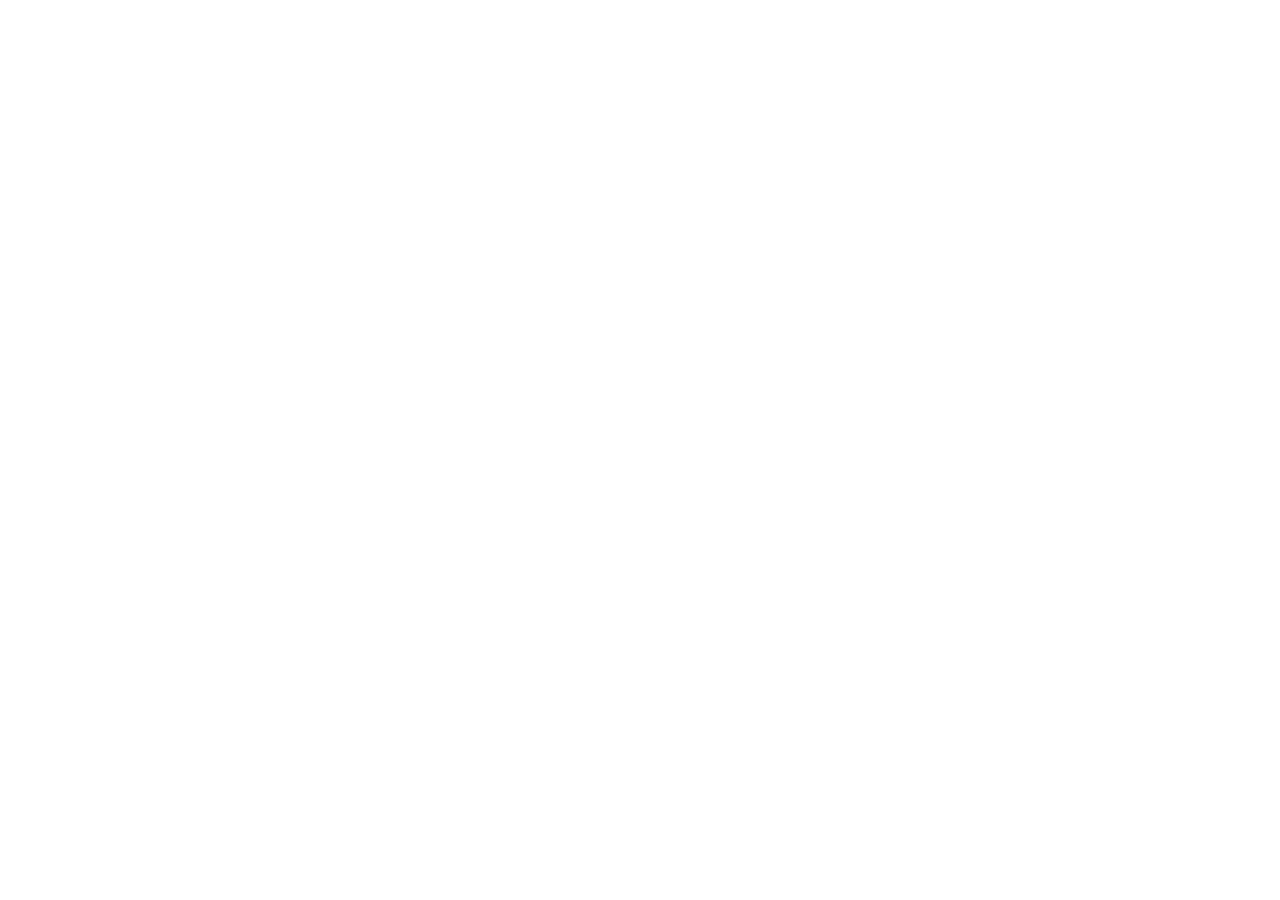
==== commit aca72236: "Redirect visitors to zuausr site" ====
--- a/index.html
+++ b/index.html
@@ -1,12 +1 @@
-<!doctype html>
-<html lang="zh-CN"><head><meta charset="utf-8"><meta name="viewport" content="width=device-width,initial-scale=1"><meta name="description" content="郑州航空工业管理学院空天地无人系统协同控制团队，开展智能感知、导航控制、卫星遥感和网联无人系统研究。"><title>空天地无人系统协同控制团队</title><link rel="stylesheet" href="style.96401e03da39.css"></head>
-<body id="top"><header class="site-header"><nav class="nav-wrap" aria-label="主导航"><a class="brand" href="#top" aria-label="郑州航空工业管理学院电子信息学院，空天地无人系统协同控制团队首页"><img class="university-emblem" src="assets/university-emblem.jpg" alt=""><span class="brand-divider" aria-hidden="true"></span><span class="college-emblem" aria-hidden="true"><img src="assets/college-identity.png" alt=""></span><span class="brand-title">空天地无人系统<br>协同控制团队</span></a><button class="menu-toggle" aria-controls="nav-links" aria-expanded="false" aria-label="展开导航">☰</button><div id="nav-links" class="nav-links"><a href="#about">首页</a><a href="#news">团队动态</a><a href="#research">研究方向</a><a href="#people">团队成员</a><a href="#projects">科研项目</a><a href="#publications">学术成果</a><a href="#contact">联系方式</a></div></nav></header>
-<main><section class="hero"><div class="hero-inner"><div class="hero-copy"><p class="hero-institution">郑州航空工业管理学院</p><h1>空天地无人系统<br>协同控制团队</h1><p>自主飞行、卫星遥感与网联无人系统</p></div><div class="hero-figure"><img src="assets/optimized/uav.webp" alt="团队演示材料中的无人机平台" fetchpriority="high"><p>无人系统自主飞行与协同控制研究</p></div></div></section>
-<section id="about" class="section about"><div class="container profile-layout"><div class="profile"><img src="assets/optimized/chen-yu.webp" alt="陈宇教授"><h2>陈宇</h2><p>三级教授 · 博士 · 团队负责人</p><a href="https://dzxxxy.zua.edu.cn/" target="_blank" rel="noopener">郑州航空工业管理学院电子信息学院</a><ul class="profile-titles"><li>电子信息学院院长</li><li>西安理工大学博士生导师</li><li>郑州航院硕士生导师</li><li>河南省高层次人才</li><li>河南省教育厅学术技术带头人</li></ul><a class="profile-details" href="people/chen-yu.html">个人简介与学术任职</a><a class="profile-mail" href="mailto:chenyu@zua.edu.cn" aria-label="发送邮件至陈宇">✉</a></div><div class="profile-text"><h2>团队简介</h2><p>空天地无人系统协同控制团队成立于2017年，依托郑州航空工业管理学院开展研究。团队以中青年教授、博士为主体，围绕无人机、卫星地面站和网联无人车等研究对象，开展感知、导航、控制与数据平台相关工作。</p><p>团队的研究包括无人机自主航路规划和多机任务分配、复杂场景下的目标检测与跟踪、卫星地面站测控数传、无人车融合定位与规划调度，以及异构无人系统的数据互联。研究工作从算法和设备研制延伸到平台建设与实际应用。</p><div class="about-columns"><div><h3>主要研究方向</h3><ul><li>智能感知与导航制导控制</li><li>空天遥感测控与卫星地面站</li><li>网联无人系统终端与大数据平台</li></ul></div><div><h3>团队负责人</h3><p>陈宇，三级教授，主要研究方向包括人工智能、网络信息安全、空天地无人系统协同控制。</p><p>联系邮箱：<a href="mailto:chenyu@zua.edu.cn">chenyu@zua.edu.cn</a></p></div></div></div></div></section>
-<section class="gallery-section" aria-labelledby="gallery-heading"><div class="container"><div class="gallery-heading"><h2 id="gallery-heading">科研与学术交流</h2><p>团队研究平台与学院学术活动</p></div><div class="gallery" role="region" aria-roledescription="轮播图" aria-label="科研与学术交流照片" data-carousel><div class="gallery-slide" role="group" aria-roledescription="幻灯片" aria-label="第 1 张，共 4 张"><figure><img src="assets/optimized/aeiis-2026-group.webp" alt="AEIIS 2026 国际学术会议合影" loading="lazy"><figcaption>AEIIS 2026 · 大会合影</figcaption></figure><figure><img src="assets/optimized/aeiis-2026-opening.webp" alt="AEIIS 2026 大会主席刘兆瑜教授在开幕式致辞" loading="lazy"><figcaption>AEIIS 2026 · 刘兆瑜教授开幕致辞</figcaption></figure></div><div class="gallery-slide" role="group" aria-roledescription="幻灯片" aria-label="第 2 张，共 4 张" hidden><figure><img src="assets/optimized/forum-report-01.webp" alt="智汇电信学术论坛专题报告现场" loading="lazy"><figcaption>“智汇电信”学术论坛 · 专题报告</figcaption></figure><figure><img src="assets/optimized/forum-report-02.webp" alt="智汇电信学术论坛交流现场" loading="lazy"><figcaption>“智汇电信”学术论坛 · 师生交流</figcaption></figure></div><div class="gallery-slide" role="group" aria-roledescription="幻灯片" aria-label="第 3 张，共 4 张" hidden><figure><img src="assets/optimized/satellite-display.webp" alt="团队演示材料中的卫星地面站天线" loading="lazy"><figcaption>卫星地面站天线</figcaption></figure><figure><img src="assets/optimized/vehicle.webp" alt="团队演示材料中的网联无人车平台" loading="lazy"><figcaption>网联无人车终端</figcaption></figure></div><div class="gallery-slide" role="group" aria-roledescription="幻灯片" aria-label="第 4 张，共 4 张" hidden><figure><img src="assets/optimized/drone-folded.webp" alt="团队演示材料中折叠状态的无人机设备" loading="lazy"><figcaption>无人机平台 · 折叠状态</figcaption></figure><figure><img src="assets/optimized/uav.webp" alt="团队演示材料中展开状态的多旋翼无人机" loading="lazy"><figcaption>无人机平台 · 展开状态</figcaption></figure></div><button class="gallery-arrow previous" type="button" aria-label="上一组图片">‹</button><button class="gallery-arrow next" type="button" aria-label="下一组图片">›</button><p class="gallery-status" role="status" hidden></p><div class="gallery-footer"><p>图片来自团队演示材料、<a href="https://aeiis.com/AEIIS_2026" target="_blank" rel="noopener">AEIIS 2026 会议报道</a>及<a href="https://dzxxxy.zua.edu.cn/info/1077/4293.htm" target="_blank" rel="noopener">电子信息学院报道</a></p><div class="gallery-controls"><button type="button" class="gallery-toggle" aria-label="暂停自动播放">暂停</button><div class="gallery-dots" aria-label="选择图片"><button type="button" aria-label="显示第 1 组" aria-current="true"></button><button type="button" aria-label="显示第 2 组"></button><button type="button" aria-label="显示第 3 组"></button><button type="button" aria-label="显示第 4 组"></button></div></div></div></div></div></section>
-<section id="news" class="section news-section"><div class="container section-layout"><div class="section-heading"><h2>团队动态</h2></div><div class="section-content"><p class="news-intro">团队成员参与的科研与学术交流。</p><div class="news-list"><article><time datetime="2026-05-15">2026-05</time><div><h3><a href="https://aeiis.com/AEIIS_2026" target="_blank" rel="noopener">航空航天电子信息与智能系统国际学术会议（AEIIS 2026）在郑州举行</a></h3><p>会议由郑州航空工业管理学院主办、电子信息学院等单位联合承办。刘兆瑜教授担任大会主席，陈宇教授担任技术委员会主席。<a href="https://www.keoaeic.org/meeting/RJUJMU.html" target="_blank" rel="noopener">查看大会组委 ↗</a></p></div></article><article><time datetime="2025-05-14">2025-05-14</time><div><h3><a href="https://dzxxxy.zua.edu.cn/info/1077/4293.htm" target="_blank" rel="noopener">电子信息学院与计算机学院联合举办“智汇电信”学术论坛</a></h3><p>论坛邀请黄铁军教授作“超高速脉冲相机与低空应用”专题报告。 <a href="https://dzxxxy.zua.edu.cn/info/1077/4293.htm" target="_blank" rel="noopener">学院报道 ↗</a></p></div></article><article><time datetime="2024-09-29">2024-09-29</time><div><h3><a href="https://dzxxxy.zua.edu.cn/info/1077/4023.htm" target="_blank" rel="noopener">电子信息学院在空天地无人平台实验室举办研究生学术沙龙</a></h3><p>学院师生围绕研究生学术交流与成果展示开展活动。 <a href="https://dzxxxy.zua.edu.cn/info/1077/4023.htm" target="_blank" rel="noopener">学院报道 ↗</a></p></div></article><article><time datetime="2024-05-23">2024-05-23</time><div><h3><a href="https://dzxxxy.zua.edu.cn/info/1077/3912.htm" target="_blank" rel="noopener">陈宇教授主持的车载智能光学成像项目获批河南省重点研发专项</a></h3><p>项目聚焦车载高端智能光学成像关键技术研发及产业化。 <a href="https://dzxxxy.zua.edu.cn/info/1077/3912.htm" target="_blank" rel="noopener">学院报道 ↗</a></p></div></article></div></div></div></section>
-<section id="research" class="section alt"><div class="container section-layout"><div class="section-heading"><h2>研究方向</h2></div><div class="section-content research-list"><article><h3>智能感知与导航制导控制</h3><p>面向复杂环境中的自主飞行，研究无人机航路规划、动态路径重规划与多机多目标任务分配。针对远距离弱小目标难以发现和持续跟踪的问题，开展目标检测、识别、跟踪及相关嵌入式系统研究。</p><p class="subtle">方向负责人：陈宇 教授</p></article><article><h3>空天遥感测控与卫星地面站</h3><p>围绕卫星发射和在轨运行中的地面测控需求，研究车载卫星地面站测控数传设备及其软硬件系统。同时开展基于空天多模态图像的航天器相对导航与控制、卫星遥感数据处理及应用研究。</p><p class="subtle">方向负责人：刘兆瑜 教授</p></article><article><h3>网联无人系统终端与大数据平台</h3><p>面向无人车自主运行和调度，研究多传感器融合定位、环境感知、路径规划与任务调度。针对不同无人系统间的数据互联需求，开展数据空间和协同平台研究。</p><p class="subtle">方向负责人：马正祥 教授</p></article></div></div></section>
-<section class="section" id="work"><div class="container section-layout"><div class="section-heading"><h2>研究工作</h2></div><div class="section-content research-list"><article><h3>无人机自主飞行与目标感知</h3><p>团队开展多旋翼、复合翼无人机自主飞行研究，探索动态航路规划和任务分配方法。在目标感知方面，针对复杂场景中的远距离弱小目标，研究检测与跟踪方法，开发相关系统装置。</p></article><article><h3>卫星地面站与遥感应用</h3><p>团队开展测控数传一体化车载卫星地面站设备研制，研究数字基带多模式处理及相关软硬件技术，并探索卫星遥感在应急减灾等场景中的应用。</p></article><article><h3>网联无人车与数据平台</h3><p>团队结合激光雷达建图、惯性测量和卫星定位等方法开展融合定位研究，研发无人车规划调度系统；同时，围绕异构数据互联，探索数据空间及网络协同平台。</p></article></div></div></section><section id="people" class="section alt"><div class="container"><h2 class="center-title">团队成员</h2><h3 class="group-title">团队负责人及研究方向负责人</h3><div class="people-grid"><article class="person"><a href="people/chen-yu.html" aria-label="查看陈宇教授个人介绍"><img src="assets/optimized/chen-yu.webp" alt="陈宇教授" loading="lazy"></a><h3><a href="people/chen-yu.html">陈宇</a></h3><p>教授 · 团队负责人</p><p class="subtle">智能感知与导航制导控制</p><p><a class="person-detail-link" href="people/chen-yu.html">个人介绍</a></p></article><article class="person"><a href="people/liu-zhaoyu.html" aria-label="查看刘兆瑜教授个人介绍"><img src="assets/optimized/liu-zhaoyu.webp" alt="刘兆瑜教授" loading="lazy"></a><h3><a href="people/liu-zhaoyu.html">刘兆瑜</a></h3><p>教授 · 研究方向负责人</p><p class="subtle">空天遥感测控与卫星地面站</p><p><a class="person-detail-link" href="people/liu-zhaoyu.html">个人介绍</a></p></article><article class="person"><a href="people/ma-zhengxiang.html" aria-label="查看马正祥教授个人介绍"><img src="assets/optimized/ma-zhengxiang.webp" alt="马正祥教授" loading="lazy"></a><h3><a href="people/ma-zhengxiang.html">马正祥</a></h3><p>教授 · 研究方向负责人</p><p class="subtle">网联无人系统终端与大数据平台</p><p><a class="person-detail-link" href="people/ma-zhengxiang.html">个人介绍</a></p></article></div><p class="people-note">团队还包括来自控制、通信、遥感、计算机和智能制造等领域的教师与研究人员。</p></div></section>
-<section id="projects" class="section alt"><div class="container section-layout"><div class="section-heading"><h2>科研项目</h2></div><div class="section-content"><p>团队成员承担国家重点研发计划、国家自然科学基金及省市科研项目，以下为部分代表性项目。</p><div class="item-list"><article><h3>基于个性化需求的全产业链智能化数据空间技术研发</h3><p>国家重点研发计划项目课题 · 陈宇</p></article><article><h3>面向微纳操作的智能材料驱动器非线性鲁棒控制技术</h3><p>国家自然科学基金面上项目 · 马正祥</p></article><article><h3>低空飞行器混合运行支持平台研发与仿真验证</h3><p>河南省重点研发专项 · 刘兆瑜</p></article><article><h3>车载光学成像关键技术研究及产业化</h3><p>河南省重点研发专项 · 陈宇</p></article><article><h3>网联化无人车规划调度系统</h3><p>2022年度郑州市揭榜挂帅项目</p></article><article><h3>基于天基SAR数据的应急减灾系统</h3><p>2024年度河南省卫星应用典型案例</p></article></div></div></div></section>
-<section id="publications" class="section"><div class="container section-layout"><div class="section-heading"><h2>学术成果</h2></div><div class="section-content"><h3 class="content-heading">代表性论文</h3><p class="subtle publication-note">点击题目可访问论文。部分论文附有原文中的研究图示；其余论文暂以文字列出。</p><ol class="publications illustrated-papers"><li class="paper-with-figure"><figure class="paper-figure"><a href="https://doi.org/10.1109/JSTARS.2026.3687004" target="_blank" rel="noopener" aria-label="阅读论文：EMSF-Net: An Efficient Multiscale Fusion Network With Lightweight Attention for Object Detection in Remote Sensing Images"><img src="assets/papers/emsf-net.png" alt="EMSF-Net 的完整网络架构，展示骨干网络、特征融合和检测头" loading="lazy"></a><figcaption>图源：<a href="https://doi.org/10.1109/JSTARS.2026.3687004" target="_blank" rel="noopener">团队论文稿，图 1</a></figcaption></figure><div class="paper-info"><a class="paper-title" href="https://doi.org/10.1109/JSTARS.2026.3687004" target="_blank" rel="noopener">EMSF-Net: An Efficient Multiscale Fusion Network With Lightweight Attention for Object Detection in Remote Sensing Images</a><span class="paper-authors">Yu Chen, Yawei Hou, Zhongliang Deng, Zhaoyu Liu, Heng Yang, Xinling Wen, Yuxin Qin, Teng Jiang, Kun Liang, Yapeng Wu</span><span class="paper-venue"><em>IEEE Journal of Selected Topics in Applied Earth Observations and Remote Sensing</em>, 19: 15158–15184, 2026. <a href="https://doi.org/10.1109/JSTARS.2026.3687004" target="_blank" rel="noopener">论文 ↗</a> · <a href="https://github.com/Yawei-Hou/EMSF-Net" target="_blank" rel="noopener">代码 ↗</a></span></div></li><li class="paper-with-figure"><figure class="paper-figure"><a href="https://doi.org/10.3390/electronics12204378" target="_blank" rel="noopener" aria-label="阅读论文：Improved Leakage Detection and Recognition Algorithm for Residual Neural Networks Based on Transfer Learning"><img src="assets/papers/leakage-resnet.png" alt="论文第6图：基于迁移学习的改进残差网络结构" loading="lazy"></a><figcaption>图源：<a href="https://doi.org/10.3390/electronics12204378" target="_blank" rel="noopener">Li 等，2023，图 6</a> · <a href="https://creativecommons.org/licenses/by/4.0/" target="_blank" rel="noopener">CC BY 4.0</a></figcaption></figure><div class="paper-info"><a class="paper-title" href="https://doi.org/10.3390/electronics12204378" target="_blank" rel="noopener">Improved Leakage Detection and Recognition Algorithm for Residual Neural Networks Based on Transfer Learning</a><span class="paper-authors">Liangliang Li, Yu Chen, Zhengxiang Ma, Xinling Wen, Jiabao Pang, Weitao Yuan</span><span class="paper-venue"><em>Electronics</em>, 2023. <a href="https://doi.org/10.3390/electronics12204378" target="_blank" rel="noopener">论文 ↗</a></span></div></li><li class="paper-with-figure"><figure class="paper-figure"><a href="https://doi.org/10.3389/fmats.2023.1288846" target="_blank" rel="noopener" aria-label="阅读论文：Optimization study of finite element simulation based on multi-layer structure and anisotropic CFRP"><img src="assets/papers/cfrp-model.webp" alt="论文第4图：不同耦合条件下复合材料试件有限元模型" loading="lazy"></a><figcaption>图源：<a href="https://doi.org/10.3389/fmats.2023.1288846" target="_blank" rel="noopener">Qin 等，2023，图 4</a> · <a href="https://creativecommons.org/licenses/by/4.0/" target="_blank" rel="noopener">CC BY 4.0</a></figcaption></figure><div class="paper-info"><a class="paper-title" href="https://doi.org/10.3389/fmats.2023.1288846" target="_blank" rel="noopener">Optimization study of finite element simulation based on multi-layer structure and anisotropic CFRP</a><span class="paper-authors">Qin Yu-xin, Xiong Xin-meng, Wenli Zhang</span><span class="paper-venue"><em>Frontiers in Materials</em>, 2023. <a href="https://doi.org/10.3389/fmats.2023.1288846" target="_blank" rel="noopener">论文 ↗</a></span></div></li><li class="paper-with-figure"><figure class="paper-figure"><a href="https://doi.org/10.3390/electronics12163379" target="_blank" rel="noopener" aria-label="阅读论文：An Intelligent Robust Operator-Based Sliding Mode Control for Trajectory Tracking of Nonlinear Uncertain Systems"><img src="assets/papers/robust-control.png" alt="论文第5图：结合粒子群优化的鲁棒轨迹跟踪控制框图" loading="lazy"></a><figcaption>图源：<a href="https://doi.org/10.3390/electronics12163379" target="_blank" rel="noopener">Zhang 等，2023，图 5</a> · <a href="https://creativecommons.org/licenses/by/4.0/" target="_blank" rel="noopener">CC BY 4.0</a></figcaption></figure><div class="paper-info"><a class="paper-title" href="https://doi.org/10.3390/electronics12163379" target="_blank" rel="noopener">An Intelligent Robust Operator-Based Sliding Mode Control for Trajectory Tracking of Nonlinear Uncertain Systems</a><span class="paper-authors">Qiang Zhang, Ping Liu, Quan Deng, Angxin Tong, Jürgen Pannek</span><span class="paper-venue"><em>Electronics</em>, 2023. <a href="https://doi.org/10.3390/electronics12163379" target="_blank" rel="noopener">论文 ↗</a></span></div></li><li class="paper-with-figure"><figure class="paper-figure"><a href="https://doi.org/10.1186/s13638-018-1133-2" target="_blank" rel="noopener" aria-label="阅读论文：Classification methods of a small sample target object in the sky based on the higher layer visualizing feature and transfer learning deep networks"><img src="assets/papers/sky-classification.png" alt="论文第1图：小样本空中目标分类算法框架" loading="lazy"></a><figcaption>图源：<a href="https://doi.org/10.1186/s13638-018-1133-2" target="_blank" rel="noopener">Chen 等，2018，图 1</a> · <a href="https://creativecommons.org/licenses/by/4.0/" target="_blank" rel="noopener">CC BY 4.0</a></figcaption></figure><div class="paper-info"><a class="paper-title" href="https://doi.org/10.1186/s13638-018-1133-2" target="_blank" rel="noopener">Classification methods of a small sample target object in the sky based on the higher layer visualizing feature and transfer learning deep networks</a><span class="paper-authors">Yu Chen, Hongbing Meng, Xinling Wen, Pengge Ma, Yuxin Qin, Zhengxiang Ma, Zhaoyu Liu</span><span class="paper-venue"><em>EURASIP Journal on Wireless Communications and Networking</em>, 2018. <a href="https://doi.org/10.1186/s13638-018-1133-2" target="_blank" rel="noopener">论文 ↗</a></span></div></li></ol><h3 class="content-heading more-papers-heading">更多论文</h3><ol class="publications more-papers"><li><div class="paper-info"><a class="paper-title" href="https://doi.org/10.1016/j.engappai.2025.110647" target="_blank" rel="noopener">Improving weak magnetic detection of ferromagnetic material defects diagnostics via transfer learning-enhanced residual networks</a><span class="paper-authors">Yu Chen, Liangliang Li, Zhengxiang Ma, Xinling Wen, Jiabao Pang, Weitao Yuan</span><span class="paper-venue"><em>Engineering Applications of Artificial Intelligence</em>, 2025. <a href="https://doi.org/10.1016/j.engappai.2025.110647" target="_blank" rel="noopener">论文 ↗</a></span></div></li><li><div class="paper-info"><a class="paper-title" href="https://doi.org/10.1109/JIOT.2025.3542852" target="_blank" rel="noopener">Efficient Influential Nodes Tracking via Link Prediction in Evolving Networks</a><span class="paper-authors">Kexin Zhang, Taotao Cai, Zhaoyu Liu, Shuang Teng, Yi Wang, Yu Chen, Ji Zhang</span><span class="paper-venue"><em>IEEE Internet of Things Journal</em>, 2025. <a href="https://doi.org/10.1109/JIOT.2025.3542852" target="_blank" rel="noopener">论文 ↗</a></span></div></li><li><div class="paper-info"><a class="paper-title" href="https://doi.org/10.1016/j.oceaneng.2020.107245" target="_blank" rel="noopener">Adaptive sliding mode output feedback control for dynamic positioning ships with input saturation</a><span class="paper-authors">Kun Liang, Xiaogong Lin, Yu Chen, Juan Li, Fuguang Ding</span><span class="paper-venue"><em>Ocean Engineering</em>, 2020. <a href="https://doi.org/10.1016/j.oceaneng.2020.107245" target="_blank" rel="noopener">论文 ↗</a></span></div></li><li><div class="paper-info"><a class="paper-title" href="https://doi.org/10.1109/TIM.2024.3373102" target="_blank" rel="noopener">Optimization Research on Defect Localization in Ultrasonic Images of Anisotropic and Multilayer CFRP Structures</a><span class="paper-authors">Yu-Xin Qin, Xin-meng Xiong, Yu Chen, Yi Wang</span><span class="paper-venue"><em>IEEE Transactions on Instrumentation and Measurement</em>, 2024. <a href="https://doi.org/10.1109/TIM.2024.3373102" target="_blank" rel="noopener">论文 ↗</a></span></div></li><li><div class="paper-info"><a class="paper-title" href="https://doi.org/10.1109/ACCESS.2019.2901828" target="_blank" rel="noopener">Asymptotic Performance Analysis of Massive MIMO Relay Systems With Multi-Pair Devices Over Correlated Fading Channels</a><span class="paper-authors">Yi Wang, Rui Zhao, Yongming Huang, Chunguo Li, Zhengyu Zhu, Di Zhang, Zheng Chu, Wanming Hao</span><span class="paper-venue"><em>IEEE Access</em>, 2019. <a href="https://doi.org/10.1109/ACCESS.2019.2901828" target="_blank" rel="noopener">论文 ↗</a></span></div></li><li><div class="paper-info"><a class="paper-title" href="https://doi.org/10.1016/j.engappai.2021.104499" target="_blank" rel="noopener">Multiple graph regularized semi-supervised nonnegative matrix factorization with adaptive weights for clustering</a><span class="paper-authors">Kexin Zhang, Xuezhuan Zhao, Siyuan Peng</span><span class="paper-venue"><em>Engineering Applications of Artificial Intelligence</em>, 2021. <a href="https://doi.org/10.1016/j.engappai.2021.104499" target="_blank" rel="noopener">论文 ↗</a></span></div></li><li><div class="paper-info"><a class="paper-title" href="https://doi.org/10.4018/JOEUC.326759" target="_blank" rel="noopener">A Low-Complexity Channel Estimation in Internet of Vehicles in Intelligent Transportation Systems for 5G Communication</a><span class="paper-authors">Lichao Yan</span><span class="paper-venue"><em>Journal of Organizational and End User Computing</em>, 2023. <a href="https://doi.org/10.4018/JOEUC.326759" target="_blank" rel="noopener">论文 ↗</a></span></div></li><li><div class="paper-info"><a class="paper-title" href="https://doi.org/10.1080/00207543.2022.2120922" target="_blank" rel="noopener">An improved event-triggered predictive control for capacity adjustment in reconfigurable job-shops</a><span class="paper-authors">Qiang Zhang, Ping Liu, Yu Chen, Quan Deng, Jürgen Pannek</span><span class="paper-venue"><em>International Journal of Production Research</em>, 2023. <a href="https://doi.org/10.1080/00207543.2022.2120922" target="_blank" rel="noopener">论文 ↗</a></span></div></li><li><div class="paper-info"><a class="paper-title" href="https://doi.org/10.1016/j.microc.2021.106228" target="_blank" rel="noopener">Research status of spatial Heterodyne spectroscopy – A review</a><span class="paper-authors">Wen-li Zhang, Zhaoyu Liu, Heng Wang, Yu Chen, Yi Wang, Zhenzhen Zhao, Tong Sun</span><span class="paper-venue"><em>Microchemical Journal</em>, 2021. <a href="https://doi.org/10.1016/j.microc.2021.106228" target="_blank" rel="noopener">论文 ↗</a></span></div></li><li><div class="paper-info"><a class="paper-title" href="https://doi.org/10.1016/j.jfranklin.2021.01.003" target="_blank" rel="noopener">Robust adaptive multistage anti-windup dynamic surface control for dynamic positioning ships with mismatched disturbance</a><span class="paper-authors">Kun Liang, Xiaogong Lin, Yu Chen, Wenli Zhang, Juan Li</span><span class="paper-venue"><em>Journal of the Franklin Institute</em>, 2021. <a href="https://doi.org/10.1016/j.jfranklin.2021.01.003" target="_blank" rel="noopener">论文 ↗</a></span></div></li><li><div class="paper-info"><a class="paper-title" href="https://doi.org/10.1109/LCOMM.2022.3164468" target="_blank" rel="noopener">Secure Energy Efficiency for mmWave-NOMA Cognitive Satellite Terrestrial Network</a><span class="paper-authors">Fei Zhao, Wanming Hao, Hui Guo, Gangcan Sun, Yi Wang, Hongliang Zhang</span><span class="paper-venue"><em>IEEE Communications Letters</em>, 2023. <a href="https://doi.org/10.1109/LCOMM.2022.3164468" target="_blank" rel="noopener">论文 ↗</a></span></div></li><li><div class="paper-info"><a class="paper-title" href="https://doi.org/10.1007/s11036-019-01398-1" target="_blank" rel="noopener">UAV-based Mobile Wireless Power Transfer Systems with Joint Optimization of User Scheduling and Trajectory</a><span class="paper-authors">Yi Wang, Meng Hua, Zhi Liu, Di Zhang, Baofeng Ji, Haibo Dai</span><span class="paper-venue"><em>Mobile Networks and Applications</em>, 2022. <a href="https://doi.org/10.1007/s11036-019-01398-1" target="_blank" rel="noopener">论文 ↗</a></span></div></li><li><div class="paper-info"><a class="paper-title" href="https://doi.org/10.1016/j.jvcir.2018.04.012" target="_blank" rel="noopener">Incremental generalized multiple maximum scatter difference with applications to feature extraction</a><span class="paper-authors">Ning Zheng, Xin Guo, Yun Tie, Nan Dong, Lin Qi, Ling Guan</span><span class="paper-venue"><em>Journal of Visual Communication and Image Representation</em>, 2018. <a href="https://doi.org/10.1016/j.jvcir.2018.04.012" target="_blank" rel="noopener">论文 ↗</a></span></div></li></ol><h3 class="content-heading">代表性著作</h3><ul class="book-list"><li>《无人机技术及应用》，陈宇，中国原子能出版社。</li><li>《智能数据服务、安全与应用优化》，陈宇，人民邮电出版社。</li><li>《基于多传感融合的移动机器人算法设计与应用》，温欣玲，四川大学出版社。</li></ul><h3 class="content-heading">代表性奖励</h3><ul class="book-list"><li>“无人飞行器导航制导与控制技术研究及应用”，中国商业联合会科技进步一等奖。</li><li>“基于盲源分离算法的复杂旋转机械设备故障诊断系统”，河南省科技进步二等奖。</li></ul></div></div></section>
-<section id="contact" class="section alt"><div class="container section-layout"><div class="section-heading"><h2>联系方式</h2></div><div class="section-content contact-list"><p><span aria-hidden="true">✉</span><a href="mailto:chenyu@zua.edu.cn">chenyu@zua.edu.cn</a></p><p><span aria-hidden="true">⌖</span>河南省郑州市郑东新区文苑西路15号<br><small>郑州航空工业管理学院电子信息学院</small></p><p><span aria-hidden="true">↗</span><a href="https://dzxxxy.zua.edu.cn/" target="_blank" rel="noopener">电子信息学院网站</a></p><p class="technical">技术支持：<a href="mailto:marchematics@gmail.com">marchematics@gmail.com</a></p></div></div></section></main><footer class="container footer"><p>空天地无人系统协同控制团队 · 郑州航空工业管理学院</p><a href="#top">返回顶部 ↑</a></footer><script src="script.0ec071eeea4f.js"></script></body></html>
+<!doctype html><html lang="zh-CN"><head><meta charset="utf-8"><meta name="viewport" content="width=device-width,initial-scale=1"><meta http-equiv="refresh" content="0;url=http://marchematics.com/zuausr/"><title>网站地址已更新</title><script>location.replace('http://marchematics.com/zuausr/' + location.search + location.hash);</script></head><body><p>团队网站已迁移，如未自动跳转，请<a href="http://marchematics.com/zuausr/">访问新网站</a>。</p></body></html>
